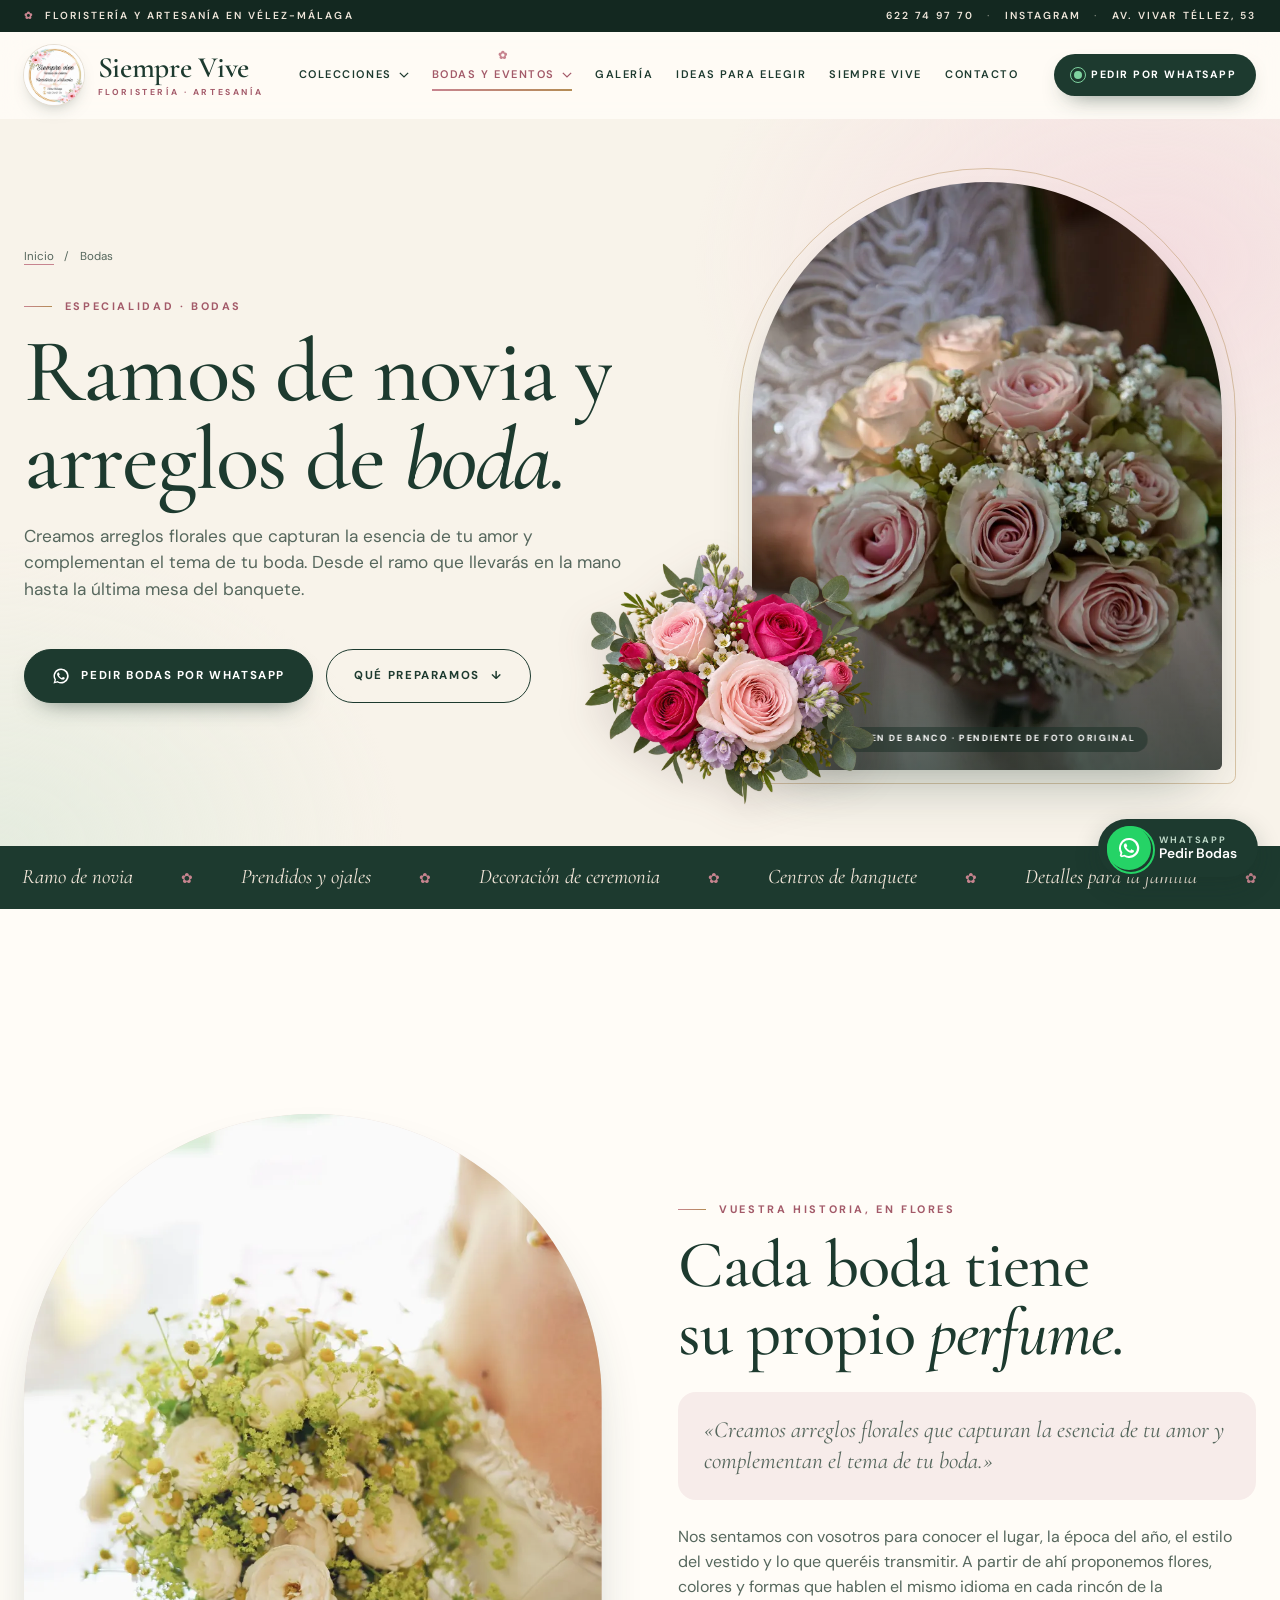
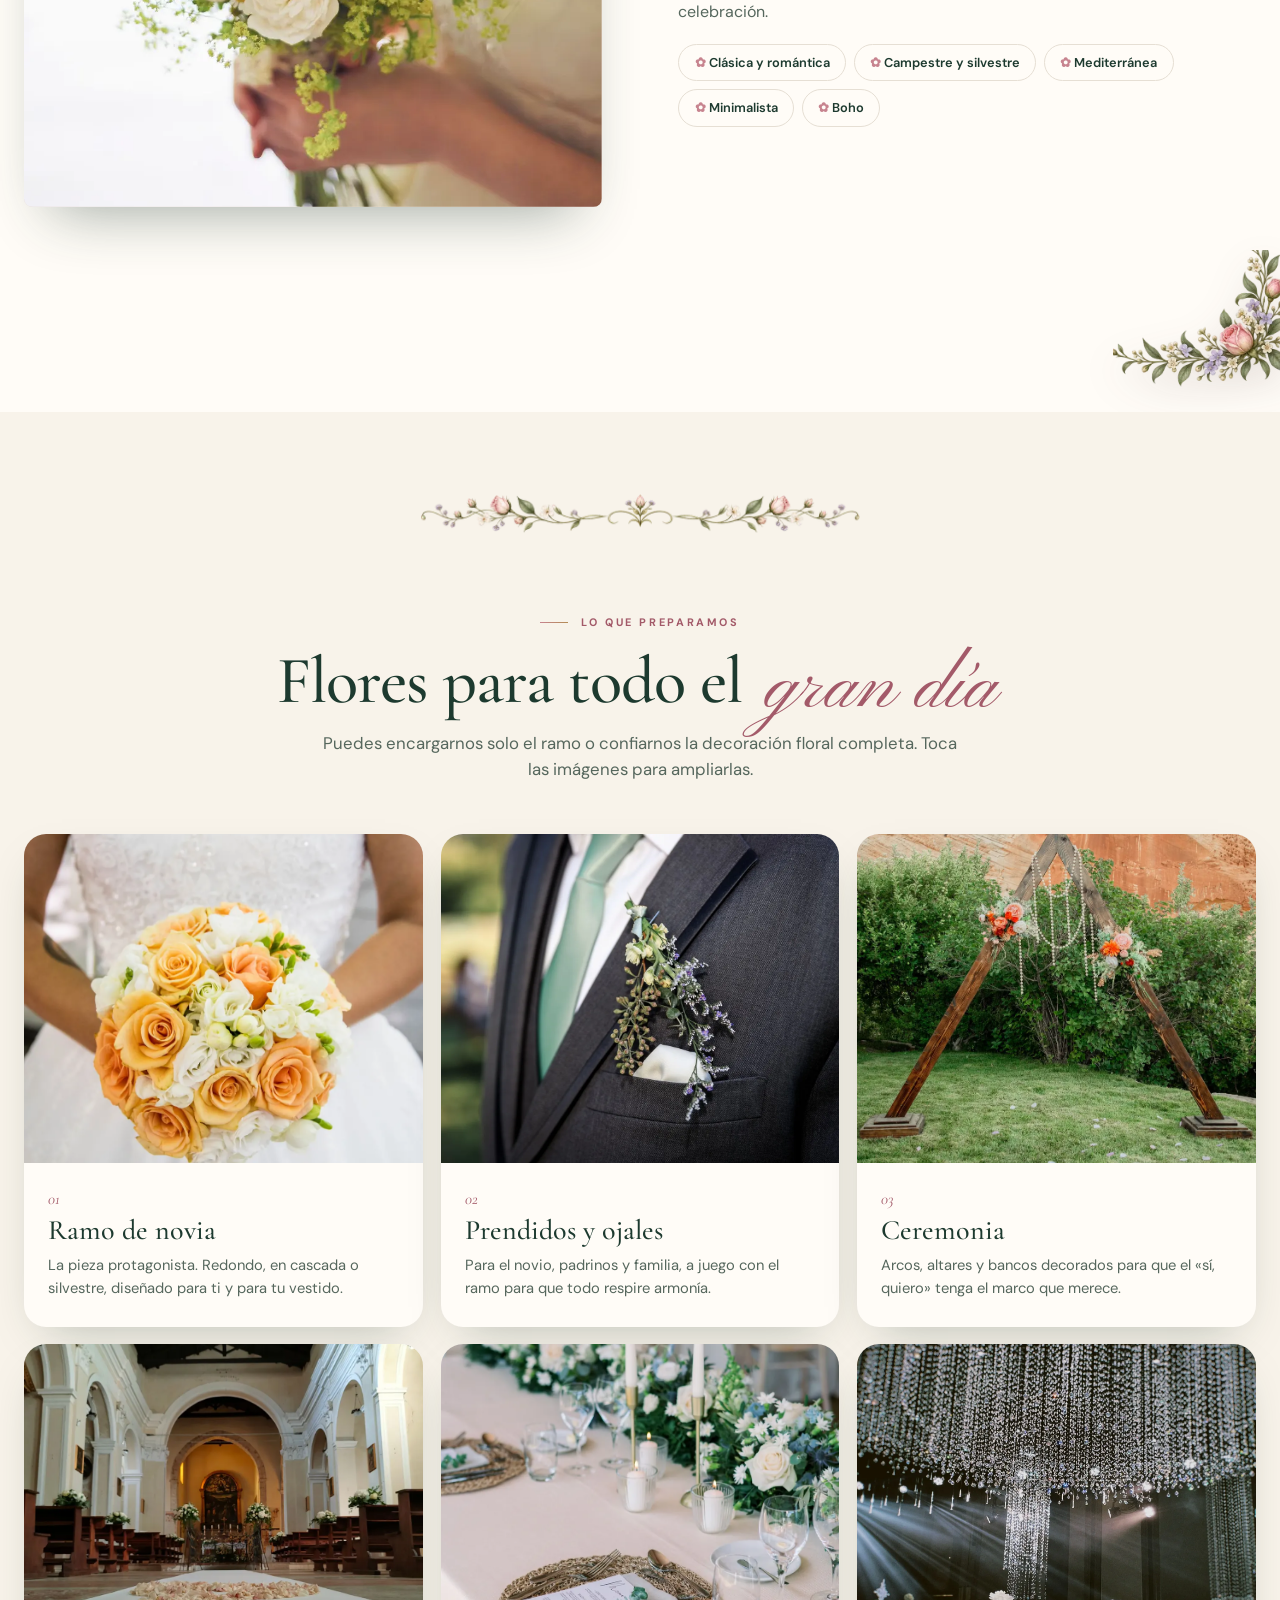
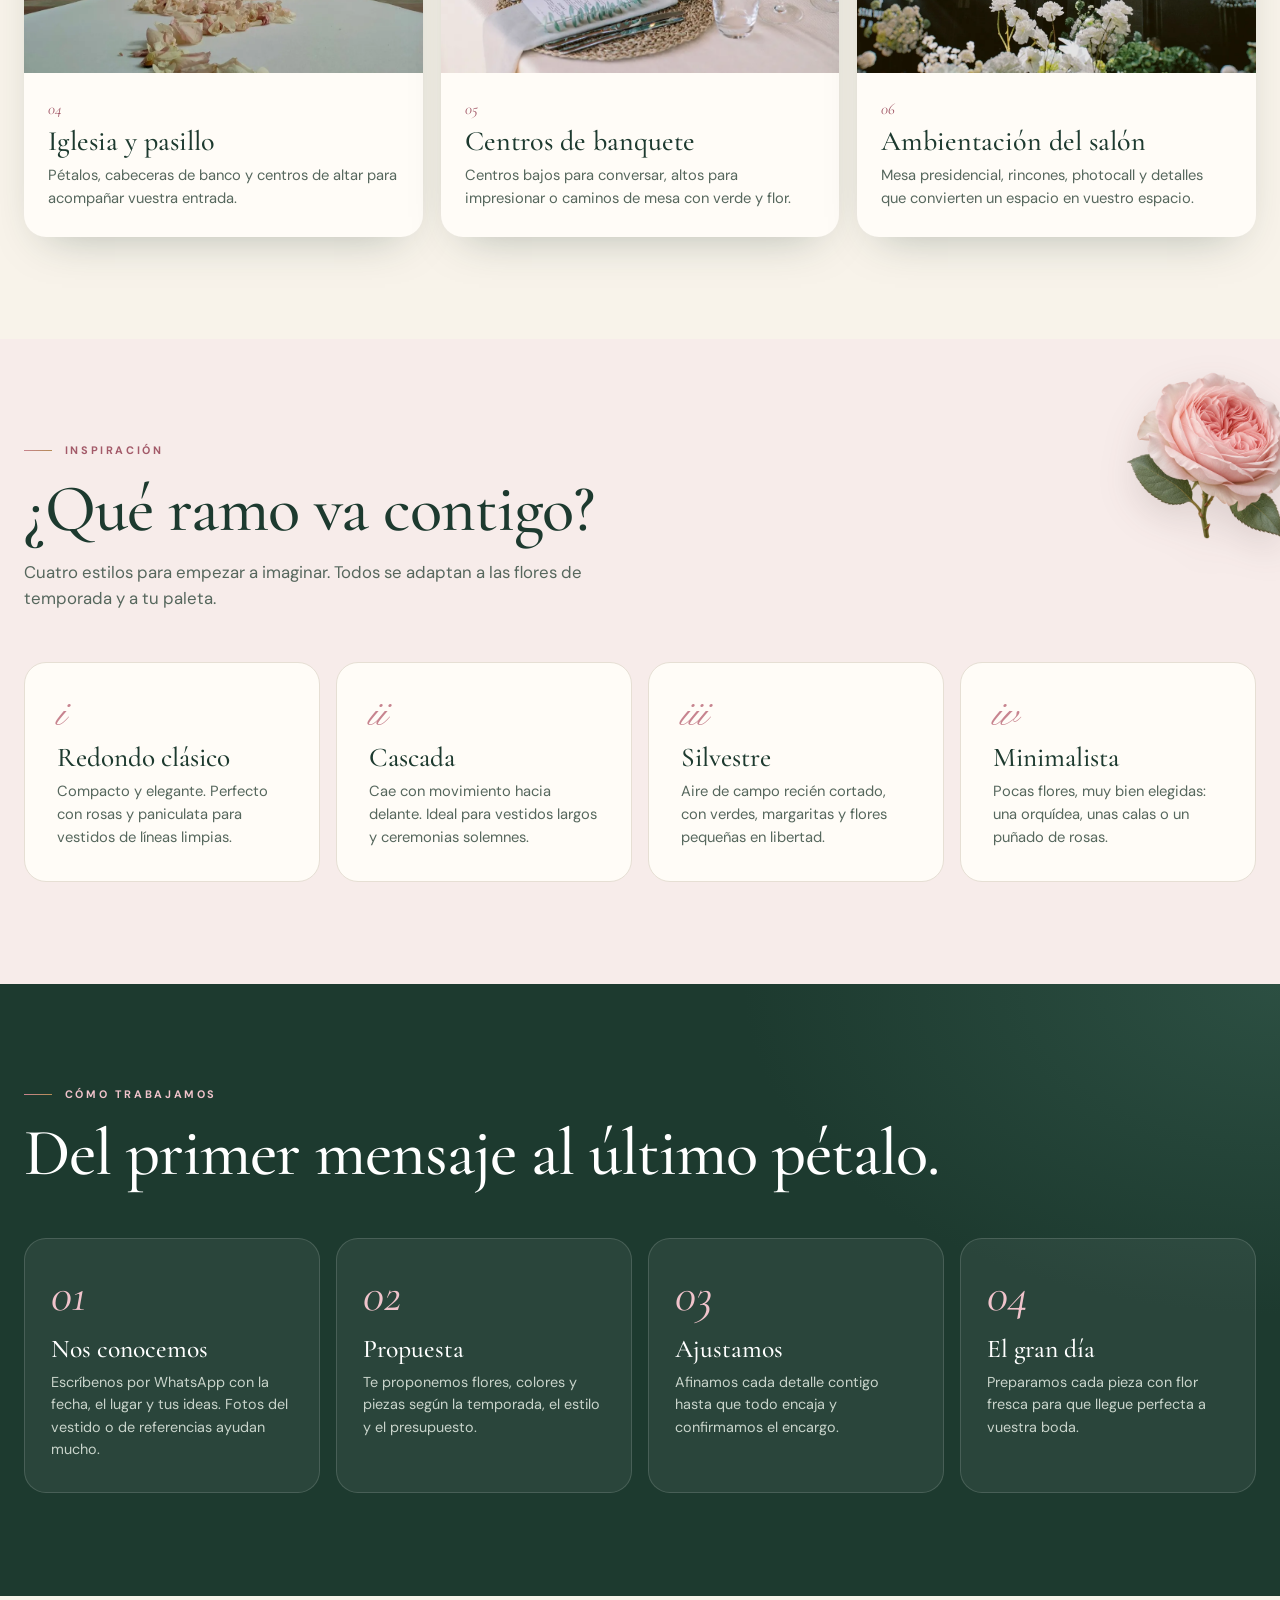
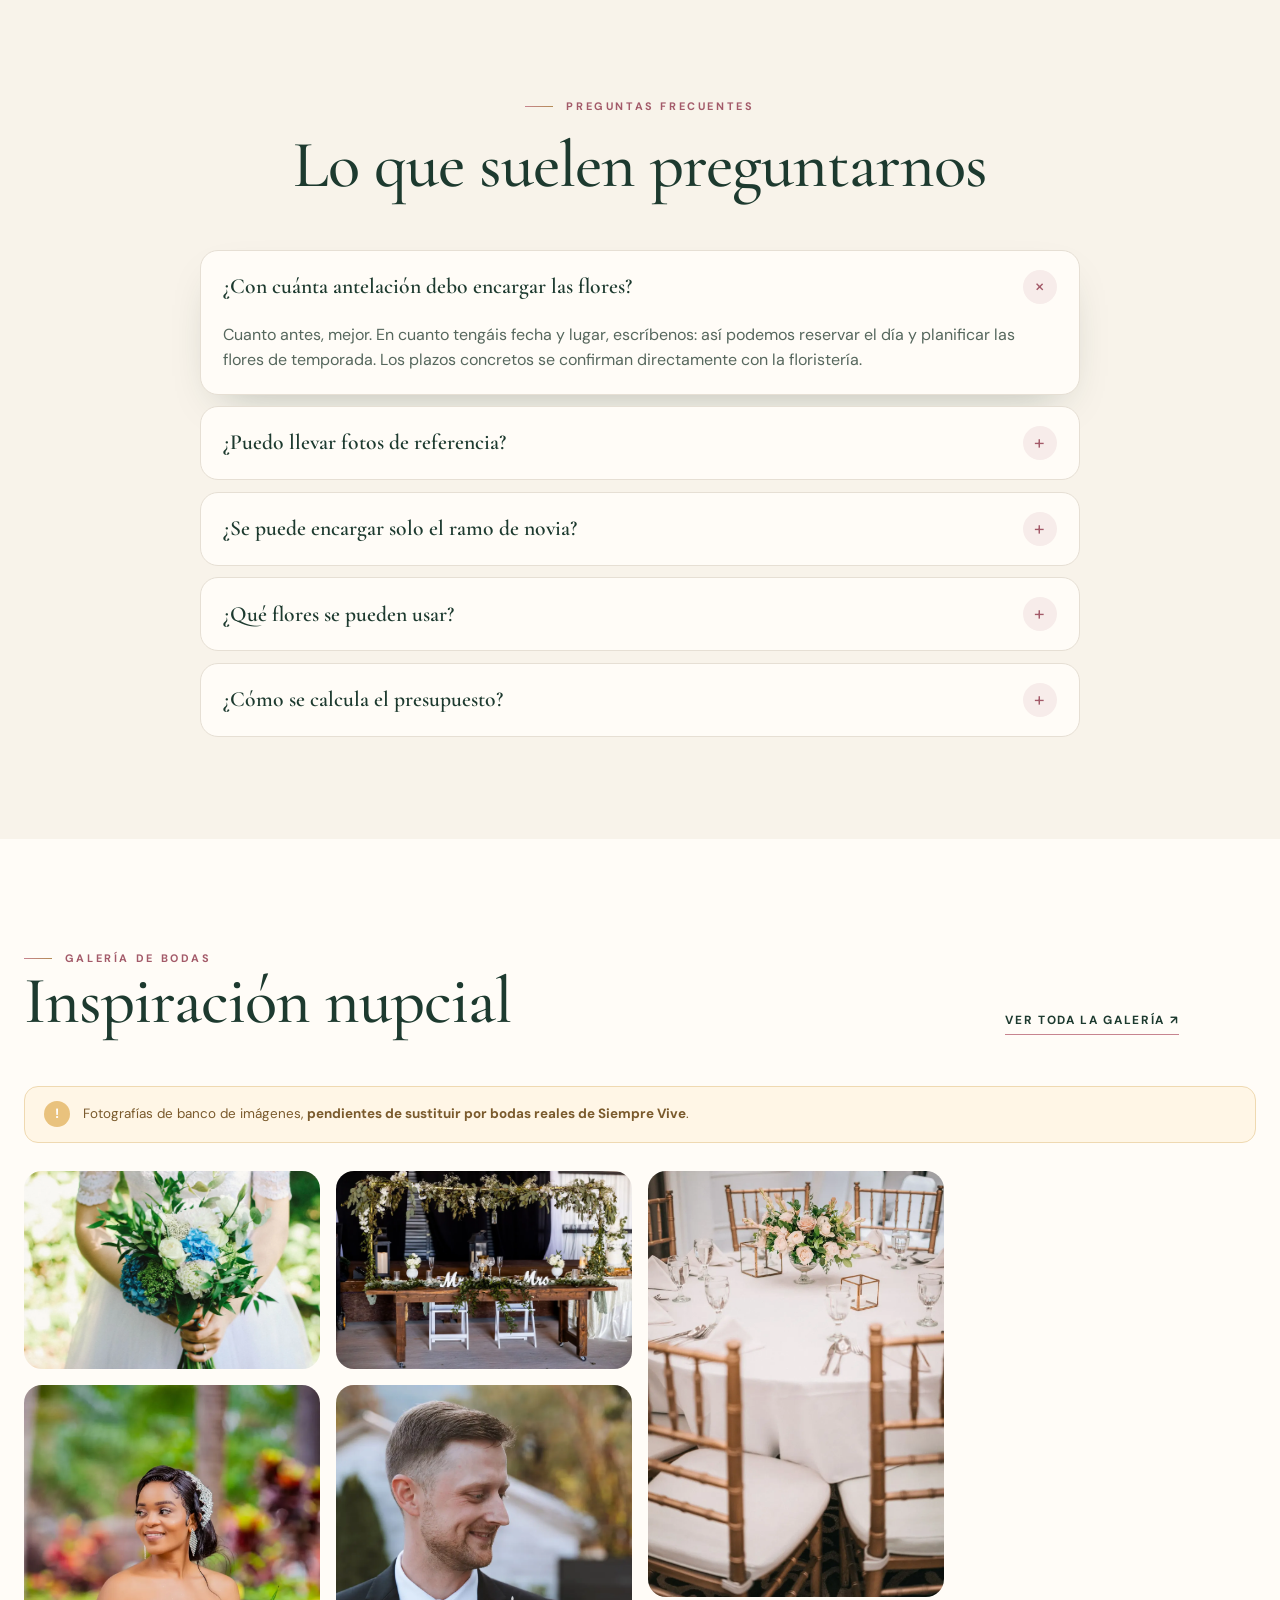
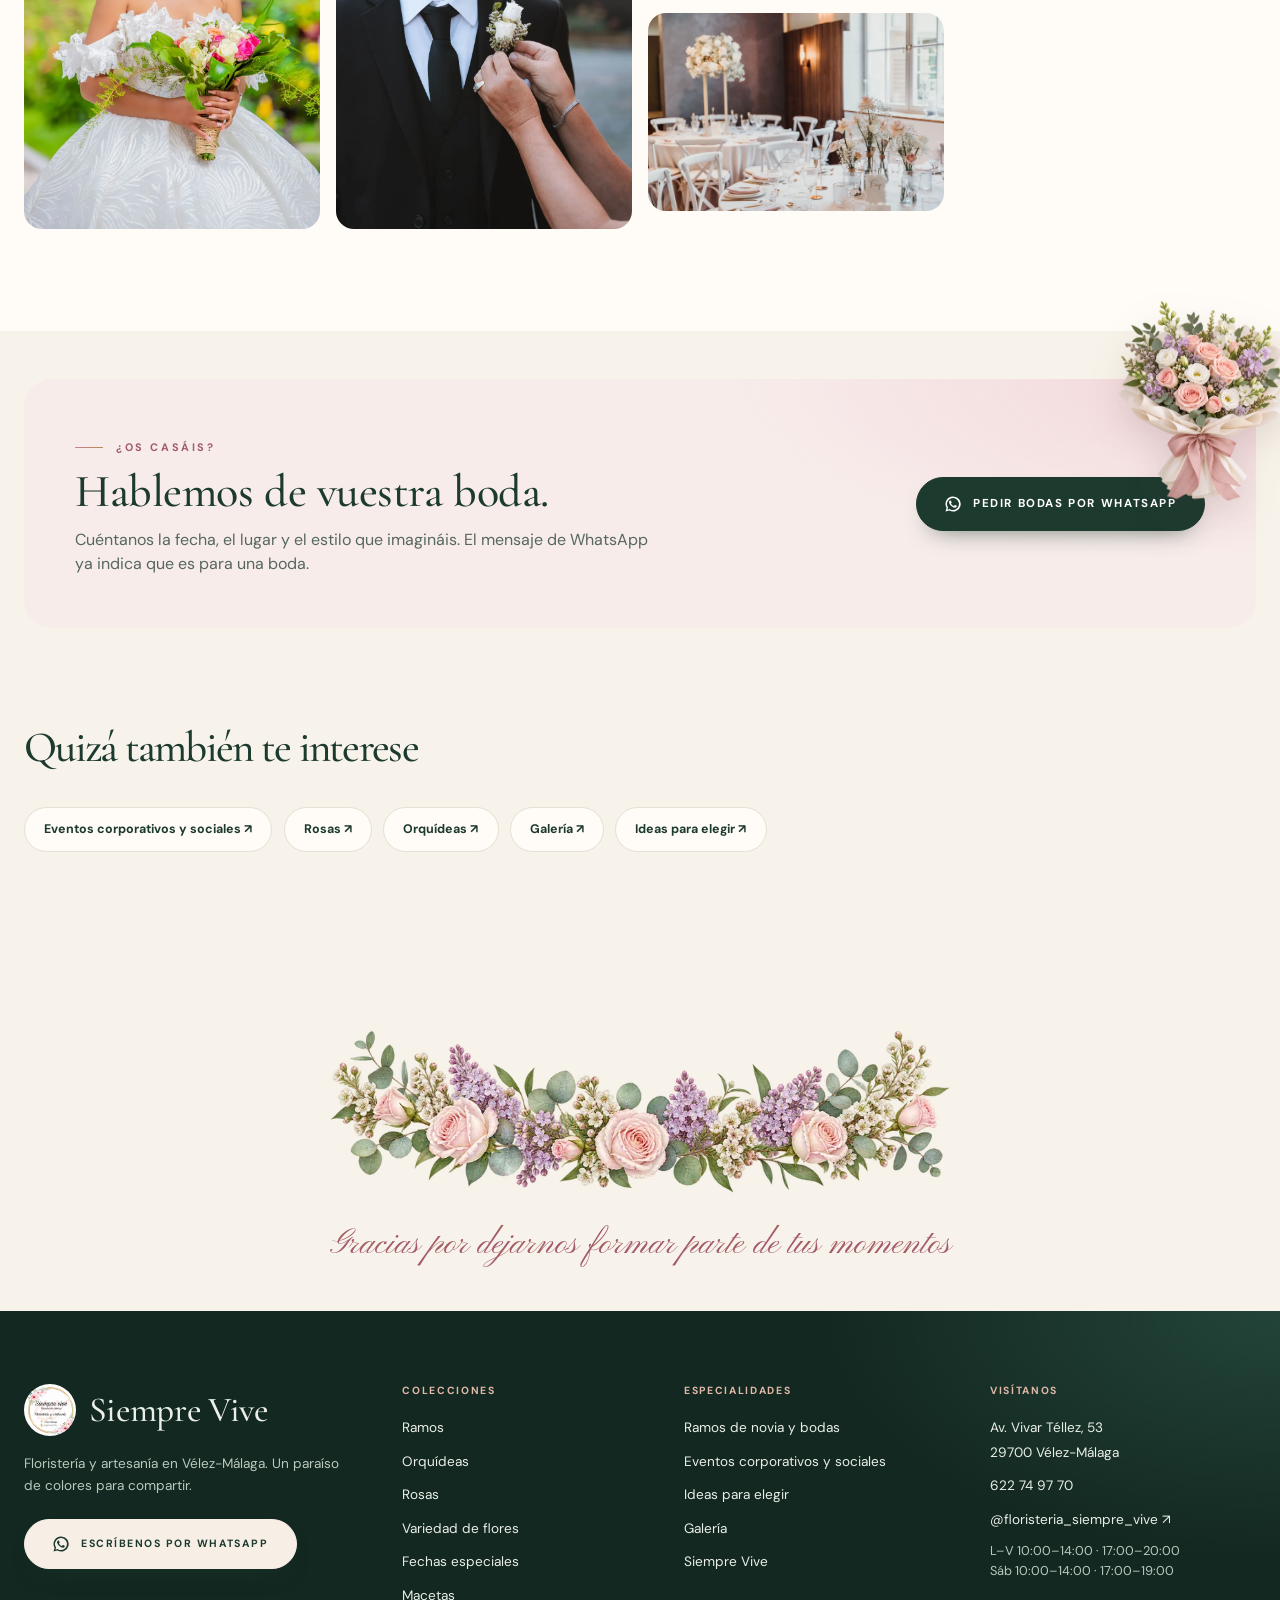
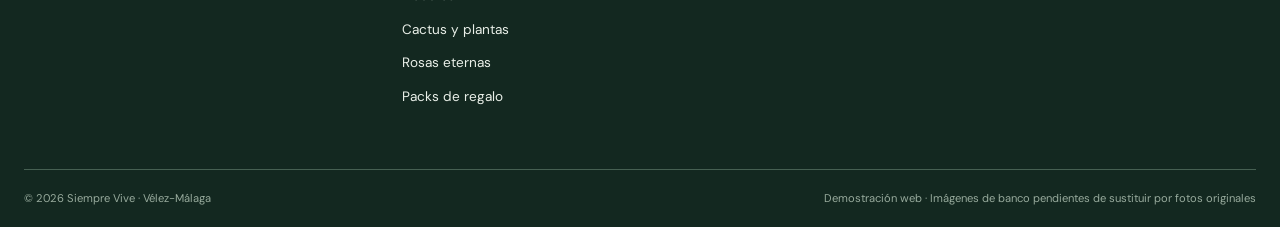
==== bodas.html @ 186dc27d "Web Floristería Siempre Vive: rediseño premium, bodas, eventos, galería e ideas para elegir Co-Autho" ====
<!doctype html>
<html lang="es">
<head>
  <meta charset="utf-8"><meta name="viewport" content="width=device-width, initial-scale=1">
  <title>Ramos de novia y arreglos de boda en Vélez-Málaga | Siempre Vive</title>
  <meta name="description" content="Ramos de novia, prendidos, decoración de ceremonia y centros de banquete. Siempre Vive crea arreglos florales que capturan la esencia de vuestro amor en Vélez-Málaga.">
  <meta name="theme-color" content="#1d3a2f">
  <meta property="og:type" content="website"><meta property="og:title" content="Ramos de novia y arreglos de boda | Siempre Vive"><meta property="og:description" content="Creamos arreglos florales que capturan la esencia de tu amor y complementan el tema de tu boda."><meta property="og:image" content="assets/images/banco/novia-rosas-rosa.webp">
  <link rel="preload" as="image" href="assets/images/banco/novia-rosas-rosa.webp">
  <link rel="preconnect" href="https://fonts.googleapis.com"><link rel="preconnect" href="https://fonts.gstatic.com" crossorigin><link rel="stylesheet" href="https://fonts.googleapis.com/css2?family=Cormorant+Garamond:ital,wght@0,400;0,500;0,600;1,400;1,500&amp;family=DM+Sans:wght@400;500;600;700&amp;family=Pinyon+Script&amp;display=swap"><link rel="stylesheet" href="assets/css/styles.css?v=09260100"><link rel="stylesheet" href="assets/css/premium.css?v=09260100"><script defer src="assets/js/site.js?v=09260100"></script>
</head>
<body>
<a class="skip-link" href="#contenido">Saltar al contenido</a>
<header class="site-header">
  <div class="topbar"><div class="container topbar-inner"><span class="topbar-msg"><span aria-hidden="true">✿</span> Floristería y artesanía en Vélez-Málaga</span><span class="topbar-links"><a href="tel:+34622749770">622 74 97 70</a><span aria-hidden="true">·</span><a href="https://www.instagram.com/floristeria_siempre_vive/" target="_blank" rel="noopener noreferrer">Instagram</a><span aria-hidden="true">·</span><a href="index.html#contacto">Av. Vivar Téllez, 53</a></span></div></div>
  <div class="header-main"><div class="container header-inner">
    <a class="brand" href="index.html" aria-label="Siempre Vive, ir al inicio"><img src="logo.jpeg" width="64" height="64" alt=""><span class="brand-copy"><span class="brand-name">Siempre Vive</span><span class="brand-sub">Floristería · Artesanía</span></span></a>
    <nav class="desktop-nav" aria-label="Navegación principal">
      <div class="nav-dropdown nav-mega"><button class="nav-trigger" type="button" aria-expanded="false" aria-controls="mega-colecciones">Colecciones <svg viewBox="0 0 12 8" aria-hidden="true"><path d="m1 1 5 5 5-5" fill="none" stroke="currentColor" stroke-width="1.5"/></svg></button>
        <div class="dropdown-panel mega-panel" id="mega-colecciones"><div class="mega-inner">
          <div class="mega-intro"><span class="script">Nuestras</span><strong>colecciones</strong><p>Flores, plantas y detalles para cada forma de sentir. Elige una colección y pídela directamente por WhatsApp.</p><a class="text-link" href="index.html#flores">Verlas todas <span aria-hidden="true">↗</span></a><img class="mega-orn" src="assets/images/adornos/esquina-sup.webp" alt="" aria-hidden="true"></div>
          <div class="mega-grid"><a class="mega-item" href="ramos.html"><img src="assets/images/thumbs/ramos.webp" alt="" width="56" height="56" loading="lazy"><span><strong>Ramos</strong><small>El detalle que habla</small></span></a><a class="mega-item" href="orquideas.html"><img src="assets/images/thumbs/orquideas.webp" alt="" width="56" height="56" loading="lazy"><span><strong>Orquídeas</strong><small>Elegancia natural</small></span></a><a class="mega-item" href="rosas.html"><img src="assets/images/thumbs/rosas.webp" alt="" width="56" height="56" loading="lazy"><span><strong>Rosas</strong><small>Un gesto clásico</small></span></a><a class="mega-item" href="variedad-de-flores.html"><img src="assets/images/thumbs/variedad.webp" alt="" width="56" height="56" loading="lazy"><span><strong>Variedad de flores</strong><small>Color en cada pétalo</small></span></a><a class="mega-item" href="fechas-especiales.html"><img src="assets/images/thumbs/fechas.webp" alt="" width="56" height="56" loading="lazy"><span><strong>Fechas especiales</strong><small>Momentos que importan</small></span></a><a class="mega-item" href="macetas.html"><img src="assets/images/thumbs/macetas.webp" alt="" width="56" height="56" loading="lazy"><span><strong>Macetas</strong><small>Un rincón con vida</small></span></a><a class="mega-item" href="cactus-y-plantas.html"><img src="assets/images/thumbs/cactus.webp" alt="" width="56" height="56" loading="lazy"><span><strong>Cactus y plantas</strong><small>Verdes singulares</small></span></a><a class="mega-item" href="rosas-eternas.html"><img src="assets/images/thumbs/rosas-eternas.webp" alt="" width="56" height="56" loading="lazy"><span><strong>Rosas eternas</strong><small>Un recuerdo que permanece</small></span></a><a class="mega-item" href="packs-de-regalo.html"><img src="assets/images/thumbs/packs.webp" alt="" width="56" height="56" loading="lazy"><span><strong>Packs de regalo</strong><small>Detalles con intención</small></span></a></div>
          <a class="mega-feature" href="galeria.html"><img src="assets/images/thumbs/galeria.webp" alt="" loading="lazy"><span><small>Inspírate</small><strong>Galería de trabajos</strong><em>Ver galería ↗</em></span></a>
        </div></div>
      </div>
      <div class="nav-dropdown nav-spec"><button class="nav-trigger is-active" type="button" aria-expanded="false" aria-controls="menu-bodas">Bodas y eventos <svg viewBox="0 0 12 8" aria-hidden="true"><path d="m1 1 5 5 5-5" fill="none" stroke="currentColor" stroke-width="1.5"/></svg></button>
        <div class="dropdown-panel spec-panel" id="menu-bodas"><a class="spec-item is-active" href="bodas.html"><span class="spec-img"><img src="assets/images/thumbs/bodas-card.webp" alt="" loading="lazy"></span><strong>Ramos de novia y bodas</strong><small>Arreglos que capturan la esencia de vuestro amor</small></a><a class="spec-item" href="eventos.html"><span class="spec-img"><img src="assets/images/thumbs/eventos-card.webp" alt="" loading="lazy"></span><strong>Eventos corporativos y sociales</strong><small>Elegancia y sofisticación para cada evento</small></a></div>
      </div>
      <a class="nav-link" href="galeria.html">Galería</a>
      <a class="nav-link" href="index.html#ideas">Ideas para elegir</a>
      <a class="nav-link" href="sobre-nosotros.html">Siempre Vive</a>
      <a class="nav-link" href="index.html#contacto">Contacto</a>
    </nav>
    <a class="header-cta" href="https://wa.me/34622749770" data-wa="" target="_blank" rel="noopener noreferrer"><span class="cta-dot" aria-hidden="true"></span>Pedir por WhatsApp</a>
    <button class="menu-toggle" type="button" aria-label="Abrir menú" aria-controls="mobile-menu" aria-expanded="false"><span></span><span></span><span></span></button>
  </div></div>
  <nav class="mobile-nav" id="mobile-menu" aria-label="Navegación móvil" inert>
    <img class="mnav-orn mnav-orn-a" src="assets/images/adornos/esquina-sup.webp" alt="" aria-hidden="true">
    <div class="mnav-head"><a class="brand" href="index.html"><img src="logo.jpeg" width="48" height="48" alt=""><span class="brand-name">Siempre Vive</span></a><button class="mnav-close" type="button" aria-label="Cerrar menú"><span></span><span></span></button></div>
    <div class="mnav-body">
      <div class="mnav-links">
        <a href="index.html"><small>01</small>Inicio</a>
        <a href="galeria.html"><small>02</small>Galería</a>
        <a href="index.html#ideas"><small>03</small>Ideas para elegir</a>
        <a href="sobre-nosotros.html"><small>04</small>Siempre Vive</a>
        <a href="index.html#contacto"><small>05</small>Contacto</a>
      </div>
      <p class="mnav-label">Bodas y eventos</p>
      <div class="mnav-spec"><a class="mspec is-active" href="bodas.html"><img src="assets/images/thumbs/bodas-card.webp" alt="" loading="lazy"><span>Ramos de novia y bodas</span></a><a class="mspec" href="eventos.html"><img src="assets/images/thumbs/eventos-card.webp" alt="" loading="lazy"><span>Eventos corporativos y sociales</span></a></div>
      <p class="mnav-label">Colecciones <span aria-hidden="true">→ desliza</span></p>
      <div class="mnav-chips"><a class="mchip" href="ramos.html"><img src="assets/images/thumbs/ramos.webp" alt="" width="64" height="64" loading="lazy"><span>Ramos</span></a><a class="mchip" href="orquideas.html"><img src="assets/images/thumbs/orquideas.webp" alt="" width="64" height="64" loading="lazy"><span>Orquídeas</span></a><a class="mchip" href="rosas.html"><img src="assets/images/thumbs/rosas.webp" alt="" width="64" height="64" loading="lazy"><span>Rosas</span></a><a class="mchip" href="variedad-de-flores.html"><img src="assets/images/thumbs/variedad.webp" alt="" width="64" height="64" loading="lazy"><span>Variedad de flores</span></a><a class="mchip" href="fechas-especiales.html"><img src="assets/images/thumbs/fechas.webp" alt="" width="64" height="64" loading="lazy"><span>Fechas especiales</span></a><a class="mchip" href="macetas.html"><img src="assets/images/thumbs/macetas.webp" alt="" width="64" height="64" loading="lazy"><span>Macetas</span></a><a class="mchip" href="cactus-y-plantas.html"><img src="assets/images/thumbs/cactus.webp" alt="" width="64" height="64" loading="lazy"><span>Cactus y plantas</span></a><a class="mchip" href="rosas-eternas.html"><img src="assets/images/thumbs/rosas-eternas.webp" alt="" width="64" height="64" loading="lazy"><span>Rosas eternas</span></a><a class="mchip" href="packs-de-regalo.html"><img src="assets/images/thumbs/packs.webp" alt="" width="64" height="64" loading="lazy"><span>Packs de regalo</span></a></div>
      <div class="mnav-foot"><a class="button btn-light-wa" href="https://wa.me/34622749770" data-wa="" target="_blank" rel="noopener noreferrer">Pedir por WhatsApp</a><div class="mnav-contact"><a href="tel:+34622749770">622 74 97 70</a><a href="https://www.instagram.com/floristeria_siempre_vive/" target="_blank" rel="noopener noreferrer">Instagram ↗</a></div><span class="script">con amor, Siempre Vive</span></div>
      <img class="mnav-orn-b" src="assets/images/adornos/guirnalda-fina.webp" alt="" aria-hidden="true">
    </div>
  </nav>
</header>
<main id="contenido">
  <section class="page-hero" aria-labelledby="page-title"><div class="page-hero-copy"><nav class="breadcrumb" aria-label="Ruta de navegación"><a href="index.html">Inicio</a><span aria-hidden="true">/</span><span aria-current="page">Bodas</span></nav><span class="eyebrow">Especialidad · Bodas</span><h1 id="page-title" data-split>Ramos de novia y arreglos de <em>boda.</em></h1><p>Creamos arreglos florales que capturan la esencia de tu amor y complementan el tema de tu boda. Desde el ramo que llevarás en la mano hasta la última mesa del banquete.</p><div class="hero-actions"><a class="button" href="https://wa.me/34622749770" target="_blank" rel="noopener noreferrer">Pedir Bodas por WhatsApp</a><a class="button button-outline" href="#preparamos">Qué preparamos <span aria-hidden="true">↓</span></a></div></div><div class="hero-visual"><div class="page-hero-image"><img src="assets/images/banco/novia-rosas-rosa.webp" alt="Novia sosteniendo un ramo de rosas rosadas y paniculata" fetchpriority="high"><span class="photo-tag">Imagen de banco · pendiente de foto original</span></div><img class="orn orn-hero" src="assets/images/adornos/ramos.webp" alt="" aria-hidden="true"></div></section>
  <div class="marquee" aria-label="Ramo de novia, prendidos, ceremonia, banquete y detalles"><div class="marquee-track" aria-hidden="true"><div class="marquee-group"><span>Ramo de novia</span><span>Prendidos y ojales</span><span>Decoración de ceremonia</span><span>Centros de banquete</span><span>Detalles para la familia</span></div><div class="marquee-group"><span>Ramo de novia</span><span>Prendidos y ojales</span><span>Decoración de ceremonia</span><span>Centros de banquete</span><span>Detalles para la familia</span></div></div></div>

  <section class="band band-paper" aria-labelledby="story-title">
    <img class="orn orn-band-br" src="assets/images/adornos/esquina-inf.webp" alt="" aria-hidden="true" loading="lazy">
    <div class="container feature-split">
      <div class="reveal-img arch" data-lightbox><img src="assets/images/banco/novia-blanco.webp" alt="Novia con ramo silvestre de flores blancas y verdes" loading="lazy"></div>
      <div data-reveal="right"><span class="eyebrow">Vuestra historia, en flores</span><h2 class="section-heading" id="story-title">Cada boda tiene su propio <em>perfume.</em></h2>
        <p class="feature-quote">«Creamos arreglos florales que capturan la esencia de tu amor y complementan el tema de tu boda.»</p>
        <p>Nos sentamos con vosotros para conocer el lugar, la época del año, el estilo del vestido y lo que queréis transmitir. A partir de ahí proponemos flores, colores y formas que hablen el mismo idioma en cada rincón de la celebración.</p>
        <ul class="pill-list"><li>Clásica y romántica</li><li>Campestre y silvestre</li><li>Mediterránea</li><li>Minimalista</li><li>Boho</li></ul>
      </div>
    </div>
  </section>

  <div class="orn-divider" aria-hidden="true" style="background:var(--cream)"><img src="assets/images/adornos/divisor.webp" alt="" loading="lazy"></div>

  <section class="band band-cream" id="preparamos" aria-labelledby="prep-title">
    <div class="container">
      <div class="sec-head center" data-reveal><span class="eyebrow">Lo que preparamos</span><h2 class="section-heading" id="prep-title">Flores para todo el <span class="script-accent">gran día</span></h2><p>Puedes encargarnos solo el ramo o confiarnos la decoración floral completa. Toca las imágenes para ampliarlas.</p></div>
      <div class="cards-3" data-stagger>
        <article class="icard"><figure data-lightbox><img src="assets/images/banco/novia-ramo.webp" alt="Ramo de novia redondo de rosas melocotón" loading="lazy"></figure><div><span>01</span><h3>Ramo de novia</h3><p>La pieza protagonista. Redondo, en cascada o silvestre, diseñado para ti y para tu vestido.</p></div></article>
        <article class="icard"><figure data-lightbox><img src="assets/images/banco/ojal-traje.webp" alt="Prendido floral en la solapa de un traje" loading="lazy"></figure><div><span>02</span><h3>Prendidos y ojales</h3><p>Para el novio, padrinos y familia, a juego con el ramo para que todo respire armonía.</p></div></article>
        <article class="icard"><figure data-lightbox><img src="assets/images/banco/arco-triangulo.webp" alt="Arco de boda de madera decorado con flores al aire libre" loading="lazy"></figure><div><span>03</span><h3>Ceremonia</h3><p>Arcos, altares y bancos decorados para que el «sí, quiero» tenga el marco que merece.</p></div></article>
        <article class="icard"><figure data-lightbox><img src="assets/images/banco/pasillo-iglesia.webp" alt="Pasillo de iglesia con pétalos de rosa" loading="lazy"></figure><div><span>04</span><h3>Iglesia y pasillo</h3><p>Pétalos, cabeceras de banco y centros de altar para acompañar vuestra entrada.</p></div></article>
        <article class="icard"><figure data-lightbox><img src="assets/images/banco/mesa-banquete-eucalipto.webp" alt="Mesa de banquete con flores blancas, eucalipto y velas" loading="lazy"></figure><div><span>05</span><h3>Centros de banquete</h3><p>Centros bajos para conversar, altos para impresionar o caminos de mesa con verde y flor.</p></div></article>
        <article class="icard"><figure data-lightbox><img src="assets/images/banco/lampara-flores.webp" alt="Salón con lámpara de cristal y flores blancas" loading="lazy"></figure><div><span>06</span><h3>Ambientación del salón</h3><p>Mesa presidencial, rincones, photocall y detalles que convierten un espacio en vuestro espacio.</p></div></article>
      </div>
    </div>
  </section>

  <section class="band band-pink" aria-labelledby="styles-title">
    <img class="orn orn-band-r" src="assets/images/adornos/rosas.webp" alt="" aria-hidden="true" loading="lazy">
    <div class="container">
      <div class="sec-head" data-reveal><span class="eyebrow">Inspiración</span><h2 class="section-heading" id="styles-title">¿Qué ramo va contigo?</h2><p>Cuatro estilos para empezar a imaginar. Todos se adaptan a las flores de temporada y a tu paleta.</p></div>
      <div class="ideas-questions qgrid-4" data-stagger>
        <article><b>i</b><h3>Redondo clásico</h3><p>Compacto y elegante. Perfecto con rosas y paniculata para vestidos de líneas limpias.</p></article>
        <article><b>ii</b><h3>Cascada</h3><p>Cae con movimiento hacia delante. Ideal para vestidos largos y ceremonias solemnes.</p></article>
        <article><b>iii</b><h3>Silvestre</h3><p>Aire de campo recién cortado, con verdes, margaritas y flores pequeñas en libertad.</p></article>
        <article><b>iv</b><h3>Minimalista</h3><p>Pocas flores, muy bien elegidas: una orquídea, unas calas o un puñado de rosas.</p></article>
      </div>
    </div>
  </section>

  <section class="band band-dark" aria-labelledby="process-title">
    <div class="container">
      <div class="sec-head" data-reveal><span class="eyebrow">Cómo trabajamos</span><h2 class="section-heading" id="process-title">Del primer mensaje al último pétalo.</h2></div>
      <div class="timeline" data-stagger>
        <article><h3>Nos conocemos</h3><p>Escríbenos por WhatsApp con la fecha, el lugar y tus ideas. Fotos del vestido o de referencias ayudan mucho.</p></article>
        <article><h3>Propuesta</h3><p>Te proponemos flores, colores y piezas según la temporada, el estilo y el presupuesto.</p></article>
        <article><h3>Ajustamos</h3><p>Afinamos cada detalle contigo hasta que todo encaja y confirmamos el encargo.</p></article>
        <article><h3>El gran día</h3><p>Preparamos cada pieza con flor fresca para que llegue perfecta a vuestra boda.</p></article>
      </div>
    </div>
  </section>

  <section class="band band-cream" aria-labelledby="faq-title">
    <div class="container">
      <div class="sec-head center" data-reveal><span class="eyebrow">Preguntas frecuentes</span><h2 class="section-heading" id="faq-title">Lo que suelen preguntarnos</h2></div>
      <div class="faq" data-reveal>
        <details open><summary>¿Con cuánta antelación debo encargar las flores?</summary><p>Cuanto antes, mejor. En cuanto tengáis fecha y lugar, escríbenos: así podemos reservar el día y planificar las flores de temporada. Los plazos concretos se confirman directamente con la floristería.</p></details>
        <details><summary>¿Puedo llevar fotos de referencia?</summary><p>¡Claro! Las referencias de Instagram o Pinterest, una foto del vestido y del lugar nos ayudan a entender lo que imagináis y a proponer algo coherente.</p></details>
        <details><summary>¿Se puede encargar solo el ramo de novia?</summary><p>Sí. Puedes encargar únicamente el ramo o sumar prendidos, ceremonia y banquete. Nos adaptamos a lo que necesites.</p></details>
        <details><summary>¿Qué flores se pueden usar?</summary><p>Depende de la temporada y la disponibilidad. Trabajamos habitualmente con rosas, lirios, tulipanes, orquídeas, girasoles, claveles y margaritas, entre otras. Te diremos qué opciones hay para tu fecha.</p></details>
        <details><summary>¿Cómo se calcula el presupuesto?</summary><p>Según las piezas, el tamaño, las flores elegidas y la fecha. Cuéntanos qué necesitas y la floristería te preparará una propuesta personalizada.</p></details>
      </div>
    </div>
  </section>

  <section class="gallery-home" aria-labelledby="gal-title">
    <div class="container">
      <div class="sec-head split" data-reveal><div><span class="eyebrow">Galería de bodas</span><h2 class="section-heading" id="gal-title">Inspiración nupcial</h2></div><a class="text-link" href="galeria.html">Ver toda la galería ↗</a></div>
      <p class="pending-note" data-reveal><span>Fotografías de banco de imágenes, <strong>pendientes de sustituir por bodas reales de Siempre Vive</strong>.</span></p>
      <div class="masonry">
        <figure class="g-item" data-lightbox data-reveal><img src="assets/images/banco/novia-manos.webp" alt="Novia con ramo de flores blancas, azules y verdes" loading="lazy"><figcaption>Ramo en blanco y azul</figcaption></figure>
        <figure class="g-item" data-lightbox data-reveal><img src="assets/images/banco/novia-vestido.webp" alt="Novia en jardín con ramo de colores" loading="lazy"><figcaption>Ramo de colores vivos</figcaption></figure>
        <figure class="g-item" data-lightbox data-reveal><img src="assets/images/banco/mesa-recepcion.webp" alt="Mesa presidencial de boda con guirnalda verde" loading="lazy"><figcaption>Mesa presidencial</figcaption></figure>
        <figure class="g-item" data-lightbox data-reveal><img src="assets/images/banco/ojal-colocar.webp" alt="Colocando el prendido al novio" loading="lazy"><figcaption>Prendido del novio</figcaption></figure>
        <figure class="g-item" data-lightbox data-reveal><img src="assets/images/banco/arreglo-sillas.webp" alt="Mesa redonda con centro floral rosa y blanco" loading="lazy"><figcaption>Centro de mesa romántico</figcaption></figure>
        <figure class="g-item" data-lightbox data-reveal><img src="assets/images/banco/mesa-boda.webp" alt="Salón de boda con centros florales altos" loading="lazy"><figcaption>Centros altos para el banquete</figcaption></figure>
      </div>
    </div>
  </section>

  <section class="container category-cta" aria-labelledby="cta-title"><img class="orn orn-cta" src="assets/images/adornos/fechas.webp" alt="" aria-hidden="true" loading="lazy"><div><span class="eyebrow">¿Os casáis?</span><h2 id="cta-title">Hablemos de vuestra boda.</h2><p>Cuéntanos la fecha, el lugar y el estilo que imagináis. El mensaje de WhatsApp ya indica que es para una boda.</p></div><a class="button" href="https://wa.me/34622749770" target="_blank" rel="noopener noreferrer">Pedir Bodas por WhatsApp</a></section>
  <section class="related container" aria-labelledby="related-title"><h2 id="related-title">Quizá también te interese</h2><div class="related-links"><a href="eventos.html">Eventos corporativos y sociales ↗</a><a href="rosas.html">Rosas ↗</a><a href="orquideas.html">Orquídeas ↗</a><a href="galeria.html">Galería ↗</a><a href="index.html#ideas">Ideas para elegir ↗</a></div></section>
</main>
<div class="footer-garland" aria-hidden="true"><img class="orn-garland" src="assets/images/adornos/guirnalda.webp" alt="" loading="lazy"><p class="script">Gracias por dejarnos formar parte de tus momentos</p></div>
<footer class="footer"><div class="container"><div class="footer-top">
  <div class="footer-about"><a class="footer-brand" href="index.html"><img src="logo.jpeg" width="56" height="56" alt="" loading="lazy">Siempre Vive</a><p>Floristería y artesanía en Vélez-Málaga. Un paraíso de colores para compartir.</p><a class="button btn-light-wa" href="https://wa.me/34622749770" data-wa="" target="_blank" rel="noopener noreferrer">Escríbenos por WhatsApp</a></div>
  <div><small>Colecciones</small><ul><li><a href="ramos.html">Ramos</a></li><li><a href="orquideas.html">Orquídeas</a></li><li><a href="rosas.html">Rosas</a></li><li><a href="variedad-de-flores.html">Variedad de flores</a></li><li><a href="fechas-especiales.html">Fechas especiales</a></li><li><a href="macetas.html">Macetas</a></li><li><a href="cactus-y-plantas.html">Cactus y plantas</a></li><li><a href="rosas-eternas.html">Rosas eternas</a></li><li><a href="packs-de-regalo.html">Packs de regalo</a></li></ul></div>
  <div><small>Especialidades</small><ul><li><a href="bodas.html">Ramos de novia y bodas</a></li><li><a href="eventos.html">Eventos corporativos y sociales</a></li><li><a href="index.html#ideas">Ideas para elegir</a></li><li><a href="galeria.html">Galería</a></li><li><a href="sobre-nosotros.html">Siempre Vive</a></li></ul></div>
  <div><small>Visítanos</small><ul><li><a href="https://www.google.com/maps/search/?api=1&amp;query=Av.%20Vivar%20T%C3%A9llez%2053%2C%2029700%20V%C3%A9lez-M%C3%A1laga" target="_blank" rel="noopener noreferrer">Av. Vivar Téllez, 53<br>29700 Vélez-Málaga</a></li><li><a href="tel:+34622749770">622 74 97 70</a></li><li><a href="https://www.instagram.com/floristeria_siempre_vive/" target="_blank" rel="noopener noreferrer">@floristeria_siempre_vive ↗</a></li><li class="footer-hours">L–V 10:00–14:00 · 17:00–20:00<br>Sáb 10:00–14:00 · 17:00–19:00</li></ul></div>
</div><div class="footer-bottom"><span>© 2026 Siempre Vive · Vélez-Málaga</span><span>Demostración web · Imágenes de banco pendientes de sustituir por fotos originales</span></div></div></footer>
</body>
</html>
---- assets/css/styles.css ----
/* Las fuentes se cargan desde el <head> de cada página (Cormorant Garamond, DM Sans y Pinyon Script). */

:root{--ink:#203b32;--ink-soft:#52645a;--cream:#faf7f1;--paper:#fffdf9;--pink:#e9c8c9;--pink-light:#f6e9e7;--sage:#dfe7dd;--gold:#ad8d5a;--line:#dcded5;--font-body:'DM Sans',Arial,sans-serif;--font-display:'Playfair Display',Georgia,serif}
*{box-sizing:border-box}html{scroll-behavior:smooth}body{margin:0;background:var(--cream);color:var(--ink);font-family:var(--font-body);font-size:16px;line-height:1.55}img{display:block;max-width:100%}a{color:inherit;text-decoration:none}button{font:inherit}h1,h2,h3,p{margin-top:0}h1,h2,h3{font-weight:400}::selection{background:var(--pink);color:var(--ink)}:focus-visible{outline:3px solid #ae6b79;outline-offset:4px}.skip-link{position:absolute;z-index:1000;top:-5rem;left:1rem;padding:.75rem 1rem;background:var(--ink);color:#fff}.skip-link:focus{top:1rem}.container{width:min(100% - 3rem,1320px);margin-inline:auto}.eyebrow{display:inline-flex;gap:.8rem;align-items:center;color:#8c6b55;font-size:.69rem;font-weight:700;letter-spacing:.19em;text-transform:uppercase}.eyebrow::before{content:'';width:22px;height:1px;background:var(--gold)}.section-heading{font-family:var(--font-display);font-size:clamp(2.7rem,5vw,5.1rem);line-height:1.09;letter-spacing:-.045em}.section-intro{max-width:37rem;color:var(--ink-soft);font-size:1.04rem}.text-link{display:inline-flex;align-items:center;gap:.7rem;border-bottom:1px solid var(--gold);padding-bottom:.28rem;font-size:.82rem;font-weight:700;letter-spacing:.08em;text-transform:uppercase;transition:gap .25s,color .25s}.text-link:hover{gap:1.1rem;color:#9a6571}.button{display:inline-flex;justify-content:center;align-items:center;gap:.65rem;min-height:52px;padding:.85rem 1.35rem;border:1px solid var(--ink);background:var(--ink);color:white;font-size:.79rem;font-weight:700;letter-spacing:.075em;text-transform:uppercase;transition:background .25s,color .25s,transform .25s}.button:hover{background:#39584b;transform:translateY(-2px)}.button-outline{background:transparent;color:var(--ink)}.button-outline:hover{background:var(--ink);color:white}.button-light{background:var(--paper);border-color:var(--paper);color:var(--ink)}.button-light:hover{background:var(--pink-light)}
.site-header{position:relative;z-index:20;background:var(--paper)}.topbar{background:var(--ink);color:#f5f2e9;font-size:.67rem;font-weight:600;letter-spacing:.16em;text-transform:uppercase}.topbar-inner{min-height:30px;display:flex;justify-content:space-between;align-items:center;gap:1rem}.topbar a{transition:opacity .2s}.topbar a:hover{opacity:.65}.header-main{min-height:94px;display:flex;align-items:center;justify-content:space-between;gap:1.5rem}.brand{display:flex;align-items:center;gap:.8rem;min-width:0}.brand img{width:72px;height:72px;object-fit:cover;border-radius:50%;mix-blend-mode:multiply}.brand-copy{display:flex;flex-direction:column;line-height:1}.brand-name{font-family:var(--font-display);font-size:1.65rem;letter-spacing:-.045em;white-space:nowrap}.brand-sub{margin-top:.38rem;font-size:.55rem;font-weight:700;letter-spacing:.22em;text-transform:uppercase;color:#806b65}.desktop-nav{display:flex;align-items:center;gap:clamp(1rem,2.5vw,2.6rem)}.nav-link,.nav-trigger{border:0;background:none;padding:.8rem 0;color:var(--ink);font-size:.74rem;font-weight:700;letter-spacing:.1em;text-transform:uppercase;cursor:pointer}.nav-link{position:relative}.nav-link:after,.nav-trigger:after{content:'';position:absolute;left:0;right:100%;bottom:.48rem;height:1px;background:var(--gold);transition:right .25s}.nav-link:hover:after,.nav-link.active:after,.nav-trigger:hover:after{right:0}.nav-dropdown{position:relative}.nav-trigger{position:relative;display:flex;align-items:center;gap:.45rem}.nav-trigger svg{width:12px;transition:transform .2s}.nav-dropdown.open .nav-trigger svg{transform:rotate(180deg)}.dropdown-panel{position:absolute;top:100%;left:-1.4rem;width:255px;padding:.7rem 0;background:var(--paper);border:1px solid var(--line);box-shadow:0 18px 35px #203b321f;opacity:0;visibility:hidden;transform:translateY(8px);transition:opacity .2s,transform .2s,visibility .2s}.nav-dropdown.open .dropdown-panel,.nav-dropdown:focus-within .dropdown-panel{opacity:1;visibility:visible;transform:none}.dropdown-panel a{display:block;padding:.55rem 1.3rem;font-size:.83rem}.dropdown-panel a:hover{background:var(--pink-light)}.header-cta{white-space:nowrap;padding:.75rem 1.1rem;border:1px solid var(--ink);font-size:.69rem;font-weight:700;letter-spacing:.11em;text-transform:uppercase;transition:background .2s,color .2s}.header-cta:hover{background:var(--ink);color:#fff}.menu-toggle,.mobile-nav{display:none}
.marquee{overflow:hidden;background:var(--pink-light);border-block:1px solid #e8d7d4;color:#70575c}.marquee-track{display:flex;width:max-content;animation:marquee 30s linear infinite}.marquee:hover .marquee-track{animation-play-state:paused}.marquee-group{display:flex;align-items:center;flex:none;gap:2.4rem;padding:.67rem 1.2rem;white-space:nowrap;font-family:var(--font-display);font-size:.92rem;font-style:italic}.marquee-group span:after{content:'✦';margin-left:2.4rem;color:var(--gold);font-size:.55rem;vertical-align:middle}@keyframes marquee{to{transform:translateX(-50%)}}
.home-hero{display:grid;grid-template-columns:minmax(0,47%) minmax(0,53%);height:720px;background:var(--paper)}.hero-copy{display:flex;flex-direction:column;justify-content:center;padding:4rem max(3rem,calc((100vw - 1320px)/2)) 4rem max(1.5rem,calc((100vw - 1320px)/2));padding-right:clamp(2rem,4vw,5rem)}.hero-copy h1{max-width:780px;margin:1.1rem 0 1.55rem;font-family:var(--font-display);font-size:clamp(3.3rem,5vw,5.4rem);line-height:1.08;letter-spacing:-.057em}.hero-copy h1 em{color:#b8838d;font-weight:400}.hero-copy p{max-width:30rem;color:var(--ink-soft);font-size:1.04rem}.hero-actions{display:flex;flex-wrap:wrap;gap:.8rem;margin-top:1.8rem}.hero-side{position:relative;min-height:0;overflow:hidden}.hero-side img{position:absolute;inset:0;width:100%;height:100%;object-fit:cover;object-position:center 56%}.hero-side:after{content:'';position:absolute;inset:auto 0 0;height:27%;background:linear-gradient(transparent,#1a2e2145)}.hero-photo-label{position:absolute;z-index:1;right:2.2rem;bottom:2rem;display:flex;align-items:center;gap:.7rem;color:white;font-size:.65rem;font-weight:700;letter-spacing:.18em;text-transform:uppercase}.hero-photo-label:before{content:'';width:35px;height:1px;background:white}.scroll-note{display:flex;gap:.9rem;align-items:center;margin-top:2rem;color:#947b70;font-size:.65rem;font-weight:700;letter-spacing:.16em;text-transform:uppercase}.scroll-note:before{content:'';height:38px;width:1px;background:var(--gold)}
.intro-strip{display:grid;grid-template-columns:1fr auto;gap:3rem;align-items:end;padding-block:5.5rem 4.8rem}.intro-strip h2{max-width:700px;margin:.8rem 0 0;font-family:var(--font-display);font-size:clamp(2.4rem,4.2vw,4.5rem);line-height:1.13;letter-spacing:-.04em}.intro-strip .text-link{margin-bottom:.5rem}.categories{padding-bottom:7rem}.category-grid{display:grid;grid-template-columns:repeat(12,1fr);gap:1.1rem}.category-card{position:relative;grid-column:span 4;min-height:420px;overflow:hidden;background:#e4e4dc}.category-card.large{grid-column:span 6;min-height:510px}.category-card.wide{grid-column:span 6;min-height:390px}.category-card img{width:100%;height:100%;object-fit:cover;transition:transform .65s cubic-bezier(.2,.7,.2,1)}.category-card:hover img{transform:scale(1.045)}.category-card:after{content:'';position:absolute;inset:35% 0 0;background:linear-gradient(transparent,#152c22a6)}.category-card-copy{position:absolute;z-index:1;left:1.6rem;right:1.6rem;bottom:1.45rem;display:flex;justify-content:space-between;align-items:end;gap:1rem;color:#fff}.category-card small{display:block;margin-bottom:.33rem;font-size:.62rem;font-weight:700;letter-spacing:.19em;text-transform:uppercase}.category-card h3{margin:0;font-family:var(--font-display);font-size:clamp(1.8rem,2.6vw,2.8rem);line-height:1.12;letter-spacing:-.035em}.category-card .arrow{display:grid;place-items:center;flex:none;width:38px;height:38px;border:1px solid #ffffff8a;border-radius:50%;font-size:1.15rem;transition:background .25s,color .25s}.category-card:hover .arrow{background:#fff;color:var(--ink)}
.statement{background:var(--ink);color:#f9f5ed}.statement-inner{display:grid;grid-template-columns:1fr 1fr;gap:clamp(3rem,7vw,8rem);align-items:center;padding-block:7rem}.statement-image{position:relative}.statement-image img{width:100%;aspect-ratio:1.16;object-fit:cover}.statement-image figcaption{margin-top:.7rem;color:#d7e0d6;font-size:.7rem}.statement-copy .eyebrow{color:#e7c3b8}.statement-copy h2{margin:1rem 0 1.5rem;font-family:var(--font-display);font-size:clamp(2.8rem,4.7vw,5rem);line-height:1.13;letter-spacing:-.045em}.statement-copy p{max-width:33rem;color:#d3ded4}.statement-copy .text-link{margin-top:1.2rem;color:white}.signature{display:block;margin-top:2.5rem;color:#e5c7b7;font-family:var(--font-display);font-size:1.35rem;font-style:italic}
.services{padding-block:7rem}.services-head{display:flex;justify-content:space-between;align-items:end;gap:2rem}.services-head h2{margin:.8rem 0 0}.services-grid{display:grid;grid-template-columns:repeat(3,1fr);gap:2rem;margin-top:3rem;border-top:1px solid var(--line)}.service{padding-top:1.7rem}.service-num{color:var(--gold);font-size:.7rem;font-weight:700;letter-spacing:.15em}.service h3{margin:1.2rem 0 .7rem;font-family:var(--font-display);font-size:1.9rem}.service p{max-width:21rem;color:var(--ink-soft)}.inspiration{padding-block:6.5rem;background:var(--pink-light)}.inspiration-head{display:flex;justify-content:space-between;align-items:end;gap:2rem;margin-bottom:2rem}.inspiration-head h2{margin:.7rem 0 0}.image-row{display:grid;grid-template-columns:1.1fr .8fr 1fr;gap:1rem;align-items:stretch}.image-row figure{margin:0}.image-row img{width:100%;height:360px;object-fit:cover}.image-row figure:nth-child(2) img{height:310px;margin-top:50px}.image-row figcaption{margin-top:.6rem;color:#76685e;font-size:.68rem}.image-note{margin-top:1.8rem;color:#76685e;font-size:.78rem}
.how{padding-block:7rem}.how-inner{display:grid;grid-template-columns:.9fr 1.1fr;gap:5rem}.how h2{margin:1rem 0}.steps{border-top:1px solid var(--line)}.step{display:grid;grid-template-columns:48px 1fr;gap:1rem;padding:1.45rem 0;border-bottom:1px solid var(--line)}.step span{color:var(--gold);font-size:.75rem;font-weight:700}.step h3{margin:0 0 .35rem;font-family:var(--font-display);font-size:1.55rem}.step p{margin:0;color:var(--ink-soft)}
.contact-band{background:var(--sage)}.contact-inner{display:grid;grid-template-columns:1.05fr .95fr;gap:5rem;padding-block:6rem}.contact-inner h2{margin:1rem 0 1.5rem}.contact-inner p{color:var(--ink-soft)}.contact-details{display:grid;gap:1.4rem;align-content:center}.detail{padding-bottom:1.2rem;border-bottom:1px solid #bfcbbd}.detail small{display:block;margin-bottom:.3rem;color:#637265;font-size:.66rem;font-weight:700;letter-spacing:.17em;text-transform:uppercase}.detail a{font-family:var(--font-display);font-size:1.35rem}.detail a:hover{text-decoration:underline;text-decoration-color:var(--gold)}.detail span{font-size:.9rem}.verify-note{font-size:.72rem!important}
.footer{background:#183229;color:#e9efe8;padding:4.7rem 0 1.2rem}.footer-top{display:grid;grid-template-columns:1.5fr 1fr 1fr;gap:3rem;padding-bottom:3.8rem}.footer-brand{font-family:var(--font-display);font-size:2.5rem;letter-spacing:-.05em}.footer p{max-width:20rem;color:#b9c9bd;font-size:.85rem}.footer small{display:block;margin-bottom:1rem;color:#c9af91;font-size:.65rem;font-weight:700;letter-spacing:.16em;text-transform:uppercase}.footer ul{margin:0;padding:0;list-style:none}.footer li+li{margin-top:.55rem}.footer a{font-size:.85rem}.footer a:hover{text-decoration:underline}.footer-bottom{display:flex;justify-content:space-between;gap:1rem;padding-top:1.25rem;border-top:1px solid #466052;color:#b9c9bd;font-size:.7rem}
.page-hero{position:relative;display:grid;grid-template-columns:44% 56%;height:590px;background:var(--paper)}.page-hero-copy{display:flex;flex-direction:column;justify-content:center;padding:4.2rem 4rem 5rem max(1.5rem,calc((100vw - 1320px)/2))}.breadcrumb{display:flex;gap:.65rem;align-items:center;margin-bottom:3rem;color:#756c60;font-size:.72rem}.breadcrumb a{text-decoration:underline;text-decoration-color:var(--gold);text-underline-offset:4px}.page-hero h1{margin:.85rem 0 1.2rem;font-family:var(--font-display);font-size:clamp(3.8rem,6vw,7rem);line-height:1.05;letter-spacing:-.055em}.page-hero p{max-width:33rem;color:var(--ink-soft);font-size:1.07rem}.page-hero-image{position:relative;min-height:0;overflow:hidden}.page-hero-image img{position:absolute;inset:0;width:100%;height:100%;object-fit:cover}.page-hero-image:after{content:'';position:absolute;inset:auto 0 0;height:22%;background:linear-gradient(transparent,#172f234d)}.page-hero-image .photo-tag{position:absolute;z-index:1;right:2rem;bottom:1.7rem;color:#fff;font-size:.62rem;font-weight:700;letter-spacing:.18em;text-transform:uppercase}.category-body{padding-block:6.5rem}.category-lead{display:grid;grid-template-columns:.9fr 1.1fr;gap:5rem;align-items:start}.category-lead h2{margin:.8rem 0;font-family:var(--font-display);font-size:clamp(2.8rem,4vw,4.5rem);line-height:1.12;letter-spacing:-.04em}.category-lead p{max-width:38rem;color:var(--ink-soft);font-size:1.05rem}.category-points{display:grid;grid-template-columns:repeat(3,1fr);gap:1.5rem;margin-top:4rem;padding-top:2rem;border-top:1px solid var(--line)}.category-points article{padding-right:2rem}.category-points span{color:var(--gold);font-size:.72rem;font-weight:700}.category-points h3{margin:.7rem 0 .45rem;font-family:var(--font-display);font-size:1.45rem}.category-points p{color:var(--ink-soft);font-size:.9rem}.category-gallery{display:grid;grid-template-columns:1.4fr .8fr;gap:1.1rem;padding-bottom:6rem}.category-gallery figure{margin:0}.category-gallery img{width:100%;height:500px;object-fit:cover}.category-gallery figure:nth-child(2) img{height:410px;margin-top:90px}.category-gallery figcaption{margin-top:.6rem;color:#76685e;font-size:.7rem}.category-cta{display:grid;grid-template-columns:1fr auto;gap:2rem;align-items:center;padding:3.5rem;background:var(--pink-light)}.category-cta h2{margin:.7rem 0;font-family:var(--font-display);font-size:clamp(2.4rem,3.6vw,3.7rem);letter-spacing:-.04em}.category-cta p{max-width:36rem;margin-bottom:0;color:var(--ink-soft)}.related{padding-block:6rem}.related h2{font-family:var(--font-display);font-size:2.7rem;letter-spacing:-.04em}.related-links{display:flex;flex-wrap:wrap;gap:.7rem}.related-links a{padding:.7rem 1rem;border:1px solid var(--line);font-size:.78rem;font-weight:700;transition:background .2s}.related-links a:hover{background:var(--sage)}
[data-reveal]{opacity:0;transform:translateY(22px);transition:opacity .7s ease,transform .7s ease}[data-reveal].visible{opacity:1;transform:none}
@media(max-width:1100px){.desktop-nav{gap:1.1rem}.brand-name{font-size:1.4rem}.header-cta{display:none}.hero-copy h1{font-size:clamp(3rem,5.4vw,5rem)}}
@media(max-width:780px){.container{width:min(100% - 2rem,1320px)}.topbar{font-size:.58rem}.topbar-inner{min-height:27px}.topbar-inner span:last-child{display:none}.header-main{min-height:76px}.brand img{width:54px;height:54px}.brand-name{font-size:1.35rem}.brand-sub{font-size:.47rem}.desktop-nav{display:none}.menu-toggle{display:flex;flex-direction:column;justify-content:center;gap:5px;width:42px;height:42px;border:1px solid var(--line);background:transparent;cursor:pointer}.menu-toggle span{width:18px;height:1.5px;margin:auto;background:var(--ink);transition:transform .2s,opacity .2s}.menu-toggle span+span{margin-top:-13px}.menu-toggle[aria-expanded=true] span:first-child{transform:translateY(3.3px) rotate(45deg)}.menu-toggle[aria-expanded=true] span:last-child{transform:translateY(-3.3px) rotate(-45deg)}.mobile-nav{display:block;position:absolute;top:100%;left:0;right:0;max-height:calc(100dvh - 103px);overflow-y:auto;padding:1rem 1rem 1.7rem;background:var(--paper);border-top:1px solid var(--line);box-shadow:0 20px 30px #203b3226;visibility:hidden;opacity:0;transform:translateY(-8px);transition:opacity .2s,transform .2s,visibility .2s}.mobile-nav.open{visibility:visible;opacity:1;transform:none}.mobile-nav a{display:block;padding:.7rem .2rem;border-bottom:1px solid var(--line);font-family:var(--font-display);font-size:1.3rem}.mobile-nav .mobile-sub{padding:.48rem .2rem .48rem 1rem;font-family:var(--font-body);font-size:.82rem}.mobile-nav .mobile-contact{margin-top:1rem;padding:.8rem 1rem;background:var(--ink);color:white;border:0;text-align:center;font-family:var(--font-body);font-size:.75rem;font-weight:700;text-transform:uppercase}.home-hero,.page-hero{grid-template-columns:1fr}.hero-copy{padding:4.1rem 1rem 3rem}.hero-copy h1{font-size:clamp(3.1rem,10vw,5rem)}.hero-side{min-height:490px}.hero-side img{position:absolute;inset:0}.scroll-note{display:none}.page-hero-copy{padding:2.2rem 1rem 3rem}.page-hero h1{font-size:clamp(3.8rem,12vw,6rem)}.page-hero-image{min-height:460px}.page-hero-image img{position:absolute;inset:0}.breadcrumb{margin-bottom:2.2rem}.intro-strip{grid-template-columns:1fr;gap:1.5rem;padding-block:4rem 3rem}.category-card,.category-card.large,.category-card.wide{grid-column:span 6;min-height:390px}.statement-inner,.how-inner,.contact-inner,.category-lead{grid-template-columns:1fr;gap:2.7rem}.statement-inner{padding-block:5rem}.services,.how{padding-block:5rem}.inspiration{padding-block:5rem}.contact-inner{padding-block:5rem}.category-body{padding-block:5rem}.category-gallery{padding-bottom:4rem}.category-cta{grid-template-columns:1fr;padding:2.3rem}.footer-top{grid-template-columns:1fr 1fr}.footer-top>div:first-child{grid-column:span 2}}
@media(max-width:560px){.topbar-inner{justify-content:center}.home-hero{min-height:0}.hero-copy{padding-top:3.6rem}.hero-copy h1{font-size:clamp(2.9rem,12vw,4.1rem)}.hero-copy p{font-size:.96rem}.hero-side{min-height:450px}.hero-photo-label{right:1rem;bottom:1rem}.marquee-group{gap:1.2rem;padding:.6rem .8rem;font-size:.8rem}.marquee-group span:after{margin-left:1.2rem}.intro-strip h2{font-size:2.65rem}.category-grid{gap:.75rem}.category-card,.category-card.large,.category-card.wide{grid-column:span 6;min-height:270px}.category-card:nth-child(7){grid-column:span 12;min-height:310px}.category-card-copy{left:.9rem;right:.9rem;bottom:.9rem}.category-card h3{font-size:1.45rem}.category-card small{font-size:.53rem}.category-card .arrow{width:28px;height:28px;font-size:.9rem}.statement-copy h2,.section-heading{font-size:2.8rem}.services-head,.inspiration-head{display:block}.services-grid,.category-points{grid-template-columns:1fr;gap:0}.service,.category-points article{padding:1.2rem 0;border-bottom:1px solid var(--line)}.image-row{grid-template-columns:1fr 1fr;gap:.65rem}.image-row figure:nth-child(3){grid-column:span 2}.image-row img,.image-row figure:nth-child(2) img{height:240px;margin:0}.image-row figure:nth-child(3) img{height:260px}.contact-inner{gap:2rem}.footer-top{grid-template-columns:1fr 1fr;gap:2rem}.footer-bottom{display:block}.footer-bottom span+span{display:block;margin-top:.5rem}.page-hero-image{min-height:420px}.category-gallery{grid-template-columns:1fr 1fr;gap:.65rem}.category-gallery img,.category-gallery figure:nth-child(2) img{height:260px;margin:0}.category-cta{padding:1.5rem}.category-cta h2{font-size:2.5rem}.related{padding-block:4rem}}
@media(max-width:390px){.brand-name{font-size:1.18rem}.brand img{width:47px;height:47px}.brand-sub{letter-spacing:.15em}.category-card h3{font-size:1.24rem}.category-card .arrow{display:none}}
@media(prefers-reduced-motion:reduce){html{scroll-behavior:auto}*,*:before,*:after{animation-duration:.01ms!important;animation-iteration-count:1!important;transition-duration:.01ms!important}[data-reveal]{opacity:1;transform:none}.marquee-track{animation:none}}
@media(max-width:780px){.home-hero,.page-hero{height:auto}}
.category-card{height:420px;min-height:0}.category-card.large{height:510px;min-height:0}.category-card.wide{height:390px;min-height:0}.category-card img{position:absolute;inset:0;width:100%;height:100%}
.nav-dropdown:focus-within:not(.open) .dropdown-panel{opacity:0;visibility:hidden;transform:translateY(8px)}
@media(max-width:780px){.category-card,.category-card.large,.category-card.wide{height:390px;min-height:0}}
@media(max-width:560px){.category-card,.category-card.large,.category-card.wide{height:270px;min-height:0}.category-card:nth-child(7){height:310px;min-height:0}}

/* Editorial content and persistent direct-contact navigation */
.floral-journal{padding:5.5rem 0;background:#f1f2eb;margin-bottom:5.5rem}
.journal-intro{display:grid;grid-template-columns:.7fr 1.25fr 1fr;gap:2.4rem;align-items:start;padding-bottom:2.5rem}
.journal-intro h2{margin:0;font-family:var(--font-display);font-size:clamp(2.5rem,3.7vw,4.5rem);line-height:1.08;letter-spacing:-.045em}
.journal-intro p{margin:.4rem 0 0;color:var(--ink-soft);font-size:1rem}
.journal-grid{display:grid;grid-template-columns:repeat(2,1fr);gap:1rem}
.journal-card,.flower-notes article{padding:2.25rem;background:#fff;border:1px solid var(--line)}
.journal-card>span,.flower-notes article>span{color:var(--gold);font-size:.68rem;letter-spacing:.16em;font-weight:700;text-transform:uppercase}
.journal-card h3,.flower-notes h3{margin:.8rem 0 .6rem;font-family:var(--font-display);font-size:2rem;letter-spacing:-.03em}
.journal-card p,.flower-notes p{color:var(--ink-soft)}
.journal-card a,.flower-notes a,.journal-care a{color:var(--ink);font-size:.8rem;font-weight:700;text-decoration:underline;text-decoration-color:var(--gold);text-underline-offset:4px}
.flower-notes{display:grid;grid-template-columns:repeat(4,1fr);gap:1rem}
.flower-notes article{min-height:240px}
.flower-notes h3{font-size:1.7rem}
.flower-notes p{font-size:.86rem}
.journal-care{margin-top:2rem;color:var(--ink-soft)}
.contact-dock{position:fixed;z-index:90;right:24px;bottom:24px;display:grid;justify-items:end;gap:.45rem}
.contact-dock-note{padding:.42rem .85rem;border-radius:20px;background:#fff;color:var(--ink);box-shadow:0 5px 25px #182e2624;font-family:var(--font-display);font-size:.92rem}
.contact-dock-links{display:flex;gap:.5rem;align-items:center}
.contact-dock a{display:inline-flex;align-items:center;justify-content:center;gap:.5rem;min-height:52px;box-shadow:0 8px 25px #182e2638;transition:transform .2s,box-shadow .2s}
.contact-dock a:hover{transform:translateY(-3px);box-shadow:0 12px 28px #182e2650}
.contact-dock a:focus-visible{outline:3px solid #a97b50;outline-offset:3px}
.dock-whatsapp{padding:0 1.1rem;border-radius:50px;background:#183c30;color:#fff;font-size:.72rem;font-weight:700;letter-spacing:.04em;text-transform:uppercase}
.dock-instagram{width:52px;border-radius:50%;background:#e9c9c9;color:#392c31}
.contact-dock svg{width:23px;height:23px;fill:currentColor}
.facade-frame{position:relative;overflow:hidden}
.facade-frame img{transform:scale(1.4);transform-origin:left center}
.facade-frame figcaption{position:relative;z-index:1}
.about-story{padding-block:6rem}
.about-story .journal-intro{padding-bottom:3.5rem}
.about-split{display:grid;grid-template-columns:1fr 1fr;gap:4rem;align-items:center}
.about-split img{width:100%;height:480px;object-fit:cover}
.about-split h2{font-family:var(--font-display);font-size:clamp(2.5rem,4vw,4rem);line-height:1.1}
.about-split p{color:var(--ink-soft)}
@media(max-width:1000px){.journal-intro{grid-template-columns:1fr 1.4fr}.journal-intro p{grid-column:2}.flower-notes{grid-template-columns:repeat(2,1fr)}}
@media(max-width:780px){.floral-journal{padding:4rem 0;margin-bottom:4rem}.journal-intro,.about-split{grid-template-columns:1fr;gap:1rem}.journal-intro p{grid-column:auto}.about-split{gap:2rem}.about-split img{height:380px}.about-story{padding-block:4rem}}
@media(max-width:560px){.journal-grid,.flower-notes{grid-template-columns:1fr}.journal-card,.flower-notes article{padding:1.5rem;min-height:0}.contact-dock{right:12px;bottom:12px}.contact-dock-note{font-size:.8rem}.contact-dock a{min-height:46px}.dock-instagram{width:46px}.dock-whatsapp{padding:0 .85rem}.contact-dock svg{width:20px;height:20px}}

/* Immersive photographic page openings */
.home-hero,.page-hero{position:relative;isolation:isolate;display:flex;align-items:center;min-height:690px;height:auto;overflow:hidden;background:#182d25;color:#fff}
.hero-side,.page-hero-image{position:absolute;inset:0;z-index:-2;overflow:hidden}
.hero-side img,.page-hero-image img{position:absolute;inset:0;width:100%;height:100%;object-fit:cover;object-position:center center;animation:hero-drift 16s ease-in-out infinite alternate}
.hero-side:after,.page-hero-image:after{content:'';position:absolute;inset:0;height:auto;background:linear-gradient(90deg,rgba(13,34,28,.89) 0%,rgba(13,34,28,.73) 37%,rgba(13,34,28,.36) 72%,rgba(13,34,28,.18) 100%);pointer-events:none}
.hero-copy,.page-hero-copy{position:relative;z-index:1;width:min(100% - 6rem,1320px);margin-inline:auto;padding:7.7rem 0 7.9rem;animation:hero-arrive .9s both}
.hero-copy h1,.page-hero h1{max-width:850px;margin:1.1rem 0 1.2rem;font-size:clamp(4rem,7.5vw,7.7rem);line-height:1.04;text-wrap:balance;text-shadow:0 2px 20px #0d1c1640}
.page-hero h1{max-width:770px}
.hero-copy h1 em{color:#f0c4cb}
.hero-copy p,.page-hero p{max-width:600px;color:#f4f1e9;font-size:clamp(1rem,1.35vw,1.2rem);text-shadow:0 1px 12px #0d1c1666}
.home-hero .eyebrow,.page-hero .eyebrow,.home-hero .scroll-note{color:#f3d8c9}
.home-hero .eyebrow:before,.page-hero .eyebrow:before{background:#eec9ab}
.home-hero .button,.page-hero .button{background:#f7eee8;border-color:#f7eee8;color:#1d382e}
.home-hero .button:hover,.page-hero .button:hover{background:#fff;color:#1d382e}
.home-hero .button-outline,.page-hero .button-outline{background:transparent;border-color:#ffffffa8;color:#fff}
.home-hero .button-outline:hover,.page-hero .button-outline:hover{background:#ffffff25}
.breadcrumb{margin-bottom:2.8rem;color:#e4e3db}
.breadcrumb a{text-decoration-color:#f3c6aa}
.hero-photo-label,.page-hero-image .photo-tag{z-index:1}
.hero-side img{object-position:center 47%}
.page-hero-image.facade-frame img{transform:none;object-position:center 45%}
@keyframes hero-drift{from{transform:scale(1)}to{transform:scale(1.055)}}
@keyframes hero-arrive{from{opacity:0;transform:translateY(24px)}to{opacity:1;transform:none}}

/* Deeper botanical guides */
.field-guide{padding:6.5rem 0;background:#fffdf9}
.field-guide-head{display:grid;grid-template-columns:.7fr 1.5fr 1fr;gap:2.3rem;align-items:start;margin-bottom:2.5rem}
.field-guide-head h2{font-family:var(--font-display);font-size:clamp(2.8rem,4.5vw,5rem);line-height:1.08;letter-spacing:-.05em;text-wrap:balance}
.field-guide-head p{color:var(--ink-soft)}
.field-guide-layout{display:grid;grid-template-columns:minmax(0,1.1fr) minmax(300px,.9fr);gap:1rem}
.field-story{padding:3rem;background:#e9eee6}
.field-story h3,.care-panel h3{font-family:var(--font-display);font-size:clamp(2rem,2.7vw,3rem);letter-spacing:-.04em;line-height:1.1}
.field-story p{max-width:52rem;color:var(--ink-soft)}
.field-facts{display:grid;grid-template-columns:repeat(2,1fr);gap:1rem;margin-top:2.3rem}
.field-facts div{padding-top:1rem;border-top:1px solid #aebfb0}
.field-facts strong{display:block;margin-bottom:.45rem;font-family:var(--font-display);font-size:1.2rem;font-weight:400}
.field-facts span{color:var(--ink-soft);font-size:.86rem}
.care-panel{padding:3rem;background:#f6e9e7}
.care-panel details{border-top:1px solid #d6bdbb}
.care-panel details:last-of-type{border-bottom:1px solid #d6bdbb}
.care-panel summary{display:flex;align-items:center;justify-content:space-between;gap:1rem;cursor:pointer;padding:1.05rem 0;font-size:.95rem;font-weight:700;list-style:none}
.care-panel summary::-webkit-details-marker{display:none}
.care-panel summary:after{content:'+';font-family:var(--font-display);font-size:1.7rem;font-weight:400;line-height:1}
.care-panel details[open] summary:after{content:'−'}
.care-panel details p{padding:0 .5rem 1.15rem 0;color:var(--ink-soft);font-size:.92rem}
.field-source{display:block;margin-top:1.5rem;font-size:.77rem;text-decoration:underline;text-decoration-color:var(--gold);text-underline-offset:4px}
.field-image{width:100%;max-height:460px;object-fit:cover;margin-top:1rem}
.field-guide .flower-notes{margin-top:1rem}
.field-guide .flower-notes article{transition:transform .3s,box-shadow .3s}
.field-guide .flower-notes article:hover{transform:translateY(-6px);box-shadow:0 15px 35px #21392e14}
.field-guide .flower-notes p{font-size:.87rem}
.field-guide .flower-notes small{display:block;margin-top:1rem;color:#7a645e;line-height:1.5}
.about-values{padding:6rem 0;background:#e9eee6}
.about-values-grid{display:grid;grid-template-columns:repeat(3,1fr);gap:1rem}
.about-values article{padding:2.2rem;border-top:1px solid #9caf9e;background:#fffdf9}
.about-values article span{color:var(--gold);font-size:.7rem;font-weight:700;letter-spacing:.16em}
.about-values article h3{margin:1rem 0;font-family:var(--font-display);font-size:2rem}
.about-values article p{color:var(--ink-soft)}
@media(max-width:950px){.field-guide-head{grid-template-columns:1fr 1.5fr}.field-guide-head p{grid-column:2}.field-guide-layout{grid-template-columns:1fr}.about-values-grid{grid-template-columns:1fr 1fr}}
@media(max-width:780px){.home-hero,.page-hero{min-height:650px;display:flex}.hero-copy,.page-hero-copy{width:min(100% - 2rem,1320px);padding:6rem 0 6.5rem}.hero-copy h1,.page-hero h1{font-size:clamp(3.1rem,10vw,5.7rem)}.hero-side,.page-hero-image{min-height:0}.hero-side img,.page-hero-image img{position:absolute}.hero-side:after,.page-hero-image:after{background:linear-gradient(90deg,#10271fde,#10271fb0 62%,#10271f75)}.page-hero-image .photo-tag,.hero-photo-label{right:1rem;bottom:1rem}.field-guide{padding:4rem 0}.field-guide-head{grid-template-columns:1fr;gap:1rem}.field-guide-head p{grid-column:auto}.field-story,.care-panel{padding:2rem}.about-values{padding:4rem 0}}
@media(max-width:560px){.home-hero,.page-hero{min-height:690px}.hero-copy,.page-hero-copy{padding:5rem 0 5.5rem}.hero-copy h1,.page-hero h1{font-size:clamp(2.9rem,12vw,4.3rem)}.hero-copy p,.page-hero p{font-size:1rem}.hero-side:after,.page-hero-image:after{background:linear-gradient(90deg,#10271fe8,#10271fbd)}.hero-photo-label,.page-hero-image .photo-tag{display:none}.field-facts,.about-values-grid{grid-template-columns:1fr}.field-story,.care-panel{padding:1.5rem}.field-guide-head h2{font-size:2.9rem}}
@media(prefers-reduced-motion:reduce){.hero-side img,.page-hero-image img,.hero-copy,.page-hero-copy{animation:none}}
.about-values-grid{grid-template-columns:repeat(2,1fr)}
.about-split figure{margin:0}
.about-split figcaption{margin-top:.65rem;color:#7a7169;font-size:.75rem}
.about-split figure img{object-position:center 38%}
@media(max-width:560px){.about-values-grid{grid-template-columns:1fr}}
.site-header{position:sticky;top:0;z-index:100;transition:box-shadow .25s}
.site-header.is-scrolled{box-shadow:0 10px 35px #10271f1c}
.category-card img,.image-row img,.category-gallery img{transition:transform .7s cubic-bezier(.2,.7,.2,1)}
.category-card:hover img,.image-row figure:hover img,.category-gallery figure:hover img{transform:scale(1.035)}
.category-gallery figure,.image-row figure{overflow:hidden}
.category-gallery figcaption,.image-row figcaption{position:relative;background:var(--cream)}
.field-guide .flower-notes article:nth-child(2),.field-guide .flower-notes article:nth-child(6){background:#faf2ef}
.field-guide .flower-notes article:nth-child(3),.field-guide .flower-notes article:nth-child(7){background:#eff2eb}
@media(prefers-reduced-motion:reduce){.category-card img,.image-row img,.category-gallery img{transition:none}}
.hero-copy,.page-hero-copy{animation:hero-arrive-solid .7s ease-out both}
@keyframes hero-arrive-solid{from{transform:translateY(16px)}to{transform:none}}
@media(prefers-reduced-motion:reduce){.hero-copy,.page-hero-copy{animation:none}}
.variety-care{margin-top:1rem}

/* Practical styling notes for gifts, rooms and floral compositions */
.placement{padding:6rem 0;background:#e9eee6}
.placement-head{display:grid;grid-template-columns:.6fr 1.3fr 1fr;gap:2rem;align-items:start;margin-bottom:2.5rem}
.placement-head h2{margin:0;font-family:var(--font-display);font-size:clamp(2.8rem,4.5vw,5rem);line-height:1.08;letter-spacing:-.05em}
.placement-head p{color:var(--ink-soft)}
.placement-grid{display:grid;grid-template-columns:repeat(4,minmax(0,1fr));gap:1rem}
.placement-grid article{padding:2rem 1.55rem;background:var(--paper);border-top:1px solid #aebfb0;transition:transform .3s,box-shadow .3s}
.placement-grid article:hover{transform:translateY(-5px);box-shadow:0 16px 35px #1b352415}
.placement-grid span{color:var(--gold);font-size:.72rem;font-weight:700;letter-spacing:.15em}
.placement-grid h3{margin:1.2rem 0 .75rem;font-family:var(--font-display);font-size:1.7rem;line-height:1.2}
.placement-grid p{margin:0;color:var(--ink-soft);font-size:.9rem}
.practical{padding:6rem 0;background:#fffdf9}
.practical-head{display:grid;grid-template-columns:.6fr 1.4fr 1fr;gap:2rem;margin-bottom:2.5rem}
.practical-head h2{margin:0;font-family:var(--font-display);font-size:clamp(2.7rem,4.2vw,4.8rem);letter-spacing:-.05em;line-height:1.08}
.practical-head p{color:var(--ink-soft)}
.practical-grid{display:grid;grid-template-columns:repeat(3,minmax(0,1fr));gap:1rem}
.practical-grid article{padding:2rem;background:#f5f1eb;border:1px solid #e6ded5}
.practical-grid article:nth-child(2),.practical-grid article:nth-child(5){background:#edf1e8;border-color:#dae2d7}
.practical-grid span{display:block;color:var(--gold);font-size:.68rem;font-weight:700;letter-spacing:.14em;text-transform:uppercase}
.practical-grid h3{margin:1rem 0 .7rem;font-family:var(--font-display);font-size:1.65rem}
.practical-grid p{color:var(--ink-soft);font-size:.92rem}
.practical-grid a{font-size:.78rem;font-weight:700;text-decoration:underline;text-decoration-color:var(--gold);text-underline-offset:4px}
@media(max-width:1000px){.placement-head,.practical-head{grid-template-columns:1fr 1.4fr}.placement-head p,.practical-head p{grid-column:2}.placement-grid{grid-template-columns:repeat(2,1fr)}.practical-grid{grid-template-columns:repeat(2,1fr)}}
@media(max-width:780px){.placement,.practical{padding:4rem 0}.placement-head,.practical-head{grid-template-columns:1fr;gap:.8rem}.placement-head p,.practical-head p{grid-column:auto}}
@media(max-width:560px){.placement-grid,.practical-grid{grid-template-columns:1fr}.category-card:nth-child(8),.category-card:nth-child(9){grid-column:span 12;height:310px}}
[id]{scroll-margin-top:136px}
.practical,.placement,.field-guide{scroll-margin-top:136px}
@media(max-width:780px){[id],.practical,.placement,.field-guide{scroll-margin-top:112px}}
.about-offerings{padding:6rem 0;background:#f6e9e7}
.about-offerings-grid{display:grid;grid-template-columns:repeat(4,minmax(0,1fr));gap:1rem}
.about-offerings-grid a{display:flex;flex-direction:column;min-height:340px;padding:2rem;background:var(--paper);border-top:1px solid #d9bdbc;transition:transform .3s,box-shadow .3s}
.about-offerings-grid a:hover{transform:translateY(-5px);box-shadow:0 15px 32px #432c3018}
.about-offerings-grid span{color:var(--gold);font-size:.68rem;font-weight:700;letter-spacing:.14em;text-transform:uppercase}
.about-offerings-grid h3{margin:1.4rem 0 .8rem;font-family:var(--font-display);font-size:1.9rem;line-height:1.15}
.about-offerings-grid p{color:var(--ink-soft);font-size:.9rem}
.about-offerings-grid strong{margin-top:auto;font-size:.75rem;text-transform:uppercase;letter-spacing:.08em}
@media(max-width:1050px){.about-offerings-grid{grid-template-columns:repeat(2,1fr)}}
@media(max-width:780px){.about-offerings{padding:4rem 0}}
@media(max-width:560px){.about-offerings-grid{grid-template-columns:1fr}.about-offerings-grid a{min-height:0}}
---- assets/css/premium.css ----
/* =========================================================
   Siempre Vive · capa premium
   Se carga después de styles.css y la sobrescribe.
   ========================================================= */
:root{
  --forest:#1d3a2f;--forest-deep:#132820;--forest-soft:#2c4f42;
  --ink:#1d3a2f;--ink-soft:#56675d;
  --rose:#c7848f;--rose-deep:#a35a69;--blush:#ecd3d2;--pink:#ecd3d2;--pink-light:#f7ecea;
  --mauve:#a88bb0;--mauve-soft:#f1eaf3;--sage:#e3eadf;--sage-deep:#a8b9a0;
  --cream:#f8f3ea;--paper:#fffcf7;--gold:#b48c55;--line:#e6dfd4;
  --font-display:'Cormorant Garamond',Georgia,serif;--font-body:'DM Sans',Arial,sans-serif;--font-script:'Pinyon Script','Cormorant Garamond',cursive;
  --ease:cubic-bezier(.22,.8,.2,1);--radius:22px;
  --topbar:32px;--hdr:86px;
  --shadow-soft:0 18px 45px -22px rgba(29,58,47,.35);
  --shadow-lift:0 30px 60px -28px rgba(29,58,47,.45);
}
html{scroll-padding-top:110px}
body{padding-top:calc(var(--topbar) + var(--hdr));background:var(--cream);color:var(--ink);-webkit-font-smoothing:antialiased;overflow-x:hidden}
html.menu-open,html.lb-open{overflow:hidden}
::selection{background:var(--blush);color:var(--forest)}
h1,h2,h3{font-family:var(--font-display);font-weight:500;line-height:1.08;text-wrap:balance}
.eyebrow{color:var(--rose-deep);letter-spacing:.24em;font-size:.68rem}
.eyebrow::before{width:28px;background:linear-gradient(90deg,var(--rose),var(--gold))}
.section-heading{font-size:clamp(2.6rem,5.2vw,5rem);line-height:1.02;letter-spacing:-.015em;font-weight:500}
.script,.script-accent{font-family:var(--font-script);font-weight:400;letter-spacing:0;color:var(--rose-deep)}
.script-accent{font-size:1.15em;line-height:.8;font-style:normal;display:inline-block;padding:0 .08em;transform:translateY(.06em)}
em{font-style:italic}
.text-link{border-bottom-color:var(--rose);letter-spacing:.14em;font-size:.74rem}
.text-link:hover{color:var(--rose-deep)}
[id]{scroll-margin-top:110px}

/* ---------- Botones ---------- */
.button{position:relative;isolation:isolate;overflow:hidden;min-height:54px;padding:.95rem 1.7rem;border-radius:999px;border:1px solid var(--forest);background:var(--forest);color:#fff;font-size:.72rem;letter-spacing:.14em;gap:.7rem;box-shadow:0 12px 26px -16px rgba(29,58,47,.8);transition:transform .35s var(--ease),box-shadow .35s var(--ease),background .3s,color .3s}
.button::after{content:'';position:absolute;inset:0;z-index:-1;background:linear-gradient(115deg,transparent 30%,rgba(255,255,255,.28) 50%,transparent 70%);transform:translateX(-120%);transition:transform .8s var(--ease)}
.button:hover{transform:translateY(-3px);background:var(--forest-soft);box-shadow:0 20px 34px -18px rgba(29,58,47,.9)}
.button:hover::after{transform:translateX(120%)}
.button-outline{background:transparent;color:var(--forest);box-shadow:none}
.button-outline:hover{background:var(--forest);color:#fff}
.button-rose{background:var(--rose-deep);border-color:var(--rose-deep)}
.button-rose:hover{background:#8e4a58}
.btn-light-wa,.button.btn-light-wa{background:#f7efe6;border-color:#f7efe6;color:var(--forest)}
.btn-light-wa:hover{background:#fff;color:var(--forest)}
.wa-ico{width:18px;height:18px;flex:none;fill:currentColor}

/* ---------- Barra de progreso y volver arriba ---------- */
.scroll-progress{position:fixed;z-index:400;top:0;left:0;right:0;height:2px;background:linear-gradient(90deg,var(--rose),var(--gold),var(--mauve));transform-origin:0 50%;transform:scaleX(0);pointer-events:none}
.to-top{position:fixed;z-index:80;left:22px;bottom:22px;display:grid;place-items:center;width:46px;height:46px;border:1px solid var(--line);border-radius:50%;background:rgba(255,252,247,.9);backdrop-filter:blur(8px);color:var(--forest);cursor:pointer;opacity:0;visibility:hidden;transform:translateY(14px);transition:.4s var(--ease)}
.to-top svg{width:18px}
.to-top.show{opacity:1;visibility:visible;transform:none}
.to-top:hover{background:var(--forest);color:#fff}

/* =========================================================
   CABECERA
   ========================================================= */
.site-header{position:fixed;top:0;left:0;right:0;z-index:100;background:none;box-shadow:none!important;transition:transform .5s var(--ease)}
.site-header.is-scrolled{transform:translateY(calc(var(--topbar) * -1))}
.topbar{height:var(--topbar);background:var(--forest-deep);color:#efe6da;font-size:.64rem;letter-spacing:.2em}
.topbar-inner{height:100%;min-height:0}
.topbar-msg span{color:var(--rose);margin-right:.35rem}
.topbar-links{display:flex;gap:.8rem;align-items:center}
.topbar-links span{opacity:.45}
.header-main{position:relative;display:block;min-height:0;background:rgba(255,252,247,.86);backdrop-filter:blur(16px) saturate(1.4);-webkit-backdrop-filter:blur(16px) saturate(1.4);border-bottom:1px solid transparent;transition:background .4s,border-color .4s,box-shadow .4s}
.is-scrolled .header-main{background:rgba(255,252,247,.94);border-bottom-color:rgba(180,140,85,.2);box-shadow:0 14px 40px -24px rgba(29,58,47,.45)}
.header-inner{display:flex;align-items:center;gap:1.6rem;height:var(--hdr);transition:height .45s var(--ease)}
.is-scrolled .header-inner{height:72px}
.brand{gap:.85rem;flex:none}
.brand img{width:60px;height:60px;border-radius:50%;box-shadow:0 0 0 1px var(--line),0 8px 18px -10px rgba(29,58,47,.5);mix-blend-mode:normal;transition:width .45s var(--ease),height .45s var(--ease),transform .6s var(--ease)}
.brand:hover img{transform:rotate(-8deg) scale(1.04)}
.is-scrolled .brand img{width:50px;height:50px}
.brand-name{font-family:var(--font-display);font-size:1.85rem;font-weight:600;letter-spacing:-.01em}
.brand-sub{margin-top:.3rem;font-size:.54rem;letter-spacing:.3em;color:var(--rose-deep)}
.desktop-nav{display:flex;align-items:center;gap:clamp(1rem,1.8vw,2rem);margin-inline:auto}
.nav-link,.nav-trigger{position:relative;padding:1rem 0;font-size:.69rem;font-weight:600;letter-spacing:.14em;color:var(--forest);transition:color .3s}
.nav-link::before,.nav-trigger::before{content:'✿';position:absolute;left:50%;top:-.15rem;font-size:.66rem;letter-spacing:0;color:var(--rose);opacity:0;transform:translate(-50%,6px) scale(.5) rotate(-40deg);transition:.45s var(--ease)}
.nav-link::after,.nav-trigger::after{left:50%!important;right:50%!important;bottom:.55rem!important;height:1.5px!important;background:linear-gradient(90deg,var(--rose),var(--gold))!important;transition:left .4s var(--ease),right .4s var(--ease)!important}
.nav-link:hover,.nav-trigger:hover,.nav-dropdown.open .nav-trigger,.nav-link.is-active,.nav-trigger.is-active{color:var(--rose-deep)}
.nav-link:hover::after,.nav-trigger:hover::after,.nav-dropdown.open .nav-trigger::after,.nav-link.is-active::after,.nav-trigger.is-active::after{left:0!important;right:0!important}
.nav-link:hover::before,.nav-trigger:hover::before,.nav-dropdown.open .nav-trigger::before,.nav-link.is-active::before,.nav-trigger.is-active::before{opacity:1;transform:translate(-50%,0) scale(1) rotate(0)}
.nav-trigger svg{width:10px}
.header-cta{position:relative;display:inline-flex;align-items:center;gap:.6rem;flex:none;padding:.8rem 1.25rem;border:0;border-radius:999px;background:var(--forest);color:#fff;font-size:.66rem;letter-spacing:.14em;box-shadow:0 10px 24px -14px rgba(29,58,47,.9);transition:transform .35s var(--ease),background .3s}
.header-cta:hover{background:var(--rose-deep);color:#fff;transform:translateY(-2px)}
.header-cta .wa-ico{display:none}
.cta-dot{position:relative;width:8px;height:8px;border-radius:50%;background:#7fd3a0}
.cta-dot::after{content:'';position:absolute;inset:-4px;border-radius:50%;border:1px solid #7fd3a0;animation:ping 2s var(--ease) infinite}
@keyframes ping{0%{transform:scale(.6);opacity:1}100%{transform:scale(2.2);opacity:0}}

/* Mega menú */
.nav-dropdown.nav-mega{position:static}
.site-header .dropdown-panel{border:0;border-radius:0 0 28px 28px;background:var(--paper);box-shadow:0 40px 70px -30px rgba(29,58,47,.45);padding:0;width:auto;transform:translateY(-8px);transition:opacity .35s var(--ease),transform .45s var(--ease),visibility .35s}
.site-header .mega-panel{position:absolute;top:100%;left:0;right:0;border-top:1px solid rgba(180,140,85,.18)}
.site-header .nav-dropdown.open .dropdown-panel{opacity:1;visibility:visible;transform:none}
.mega-inner{display:grid;grid-template-columns:250px minmax(0,1fr) 250px;gap:2.4rem;width:min(100% - 3rem,1320px);margin-inline:auto;padding:2.2rem 0 2.4rem}
.mega-intro{position:relative;padding-right:1rem;border-right:1px solid var(--line)}
.mega-intro .script{display:block;font-size:2.2rem;line-height:1}
.mega-intro strong{display:block;font-family:var(--font-display);font-size:2.6rem;font-weight:500;line-height:1;margin-bottom:.9rem}
.mega-intro p{color:var(--ink-soft);font-size:.84rem;margin-bottom:1.2rem}
.mega-orn{position:absolute;right:-.4rem;bottom:-2.3rem;width:92px;opacity:.95;pointer-events:none;transform:scaleX(-1) rotate(90deg)}
.mega-grid{display:grid;grid-template-columns:repeat(3,minmax(0,1fr));gap:.35rem .8rem;align-content:start}
.site-header .dropdown-panel a.mega-item{display:flex;align-items:center;gap:.9rem;padding:.6rem .7rem;border-radius:16px;font-size:inherit;opacity:0;transform:translateY(10px);transition:background .3s,opacity .5s var(--ease),transform .5s var(--ease)}
.nav-dropdown.open a.mega-item{opacity:1;transform:none}
.mega-item:nth-child(2){transition-delay:0s,.04s,.04s!important}.mega-item:nth-child(3){transition-delay:0s,.08s,.08s!important}.mega-item:nth-child(4){transition-delay:0s,.12s,.12s!important}.mega-item:nth-child(5){transition-delay:0s,.16s,.16s!important}.mega-item:nth-child(6){transition-delay:0s,.2s,.2s!important}.mega-item:nth-child(7){transition-delay:0s,.24s,.24s!important}.mega-item:nth-child(8){transition-delay:0s,.28s,.28s!important}.mega-item:nth-child(9){transition-delay:0s,.32s,.32s!important}
.site-header .dropdown-panel a.mega-item:hover,.site-header .dropdown-panel a.mega-item.is-active{background:var(--pink-light)}
.mega-item img{width:56px;height:56px;flex:none;border-radius:50%;object-fit:cover;box-shadow:0 0 0 3px var(--paper),0 0 0 4px var(--blush);transition:transform .5s var(--ease)}
.mega-item:hover img{transform:scale(1.1) rotate(-6deg)}
.mega-item strong{display:block;font-family:var(--font-display);font-size:1.3rem;font-weight:600;line-height:1.1}
.mega-item small{display:block;margin-top:.15rem;color:var(--ink-soft);font-size:.68rem;letter-spacing:.04em}
.site-header .dropdown-panel a.mega-feature{position:relative;display:block;overflow:hidden;border-radius:22px;padding:0;min-height:260px;color:#fff}
.mega-feature img{position:absolute;inset:0;width:100%;height:100%;object-fit:cover;transition:transform .9s var(--ease)}
.mega-feature:hover img{transform:scale(1.07)}
.mega-feature::after{content:'';position:absolute;inset:0;background:linear-gradient(180deg,transparent 30%,rgba(19,40,32,.85))}
.mega-feature span{position:absolute;z-index:1;left:1.3rem;right:1.3rem;bottom:1.2rem}
.mega-feature small{display:block;font-size:.62rem;letter-spacing:.2em;text-transform:uppercase;color:#f3d2d4}
.mega-feature strong{display:block;font-family:var(--font-display);font-size:1.7rem;font-weight:500;line-height:1.1}
.mega-feature em{font-style:normal;font-size:.72rem;letter-spacing:.12em;text-transform:uppercase}

/* Desplegable bodas y eventos */
.nav-spec{position:relative}
.site-header .spec-panel{position:absolute;top:100%;left:50%;display:grid;grid-template-columns:1fr 1fr;gap:1rem;width:560px;padding:1.2rem;border-radius:26px;translate:-50% 0}
.site-header .dropdown-panel a.spec-item{display:block;padding:.6rem;border-radius:18px;font-size:inherit;transition:background .3s}
.site-header .dropdown-panel a.spec-item:hover,.site-header .dropdown-panel a.spec-item.is-active{background:var(--pink-light)}
.spec-img{display:block;overflow:hidden;border-radius:14px 14px 90px 14px;aspect-ratio:4/3;margin-bottom:.8rem}
.spec-img img{width:100%;height:100%;object-fit:cover;transition:transform .8s var(--ease)}
.spec-item:hover .spec-img img{transform:scale(1.08)}
.spec-item strong{display:block;font-family:var(--font-display);font-size:1.35rem;font-weight:600;line-height:1.1}
.spec-item small{display:block;margin-top:.3rem;color:var(--ink-soft);font-size:.74rem}

/* Botón de menú */
.site-header .menu-toggle{display:none;position:relative;flex:none;width:48px;height:48px;border:1px solid var(--line);border-radius:50%;background:var(--paper);cursor:pointer;transition:background .3s,border-color .3s}
.site-header .menu-toggle:hover{border-color:var(--rose)}
.site-header .menu-toggle span{position:absolute;left:14px;width:18px;height:1.5px;margin:0;background:var(--forest);transition:transform .4s var(--ease),opacity .3s,width .4s var(--ease)}
.site-header .menu-toggle span:nth-child(1){top:17px}
.site-header .menu-toggle span:nth-child(2){top:23px;width:12px}
.site-header .menu-toggle span:nth-child(3){top:29px}
.site-header .menu-toggle:hover span:nth-child(2){width:18px}

/* Menú móvil a pantalla completa */
.site-header .mobile-nav{display:block;position:fixed;inset:0;z-index:300;max-height:none;margin:0;padding:0;overflow-y:auto;overscroll-behavior:contain;border:0;box-shadow:none;opacity:1;transform:none;color:#f7efe6;background:radial-gradient(110% 70% at 100% 0%,#35594a 0%,transparent 60%),radial-gradient(90% 60% at 0% 100%,#3a2f3b 0%,transparent 55%),#15302a;visibility:hidden;clip-path:circle(0 at var(--ox,92%) var(--oy,60px));transition:clip-path .75s var(--ease),visibility 0s linear .75s}
.site-header .mobile-nav.open{visibility:visible;clip-path:circle(160% at var(--ox,92%) var(--oy,60px));transition:clip-path .8s var(--ease),visibility 0s}
.site-header .mobile-nav a{display:block;padding:0;border:0;font-family:var(--font-body);font-size:inherit;background:none;color:inherit;text-align:left}
.mnav-orn{position:absolute;pointer-events:none;z-index:0}
.mnav-orn-a{top:64px;right:-8px;width:150px;transform:scaleX(-1);opacity:.95}
.mnav-orn-b{bottom:-10px;left:-10px;width:170px;transform:scaleX(-1);opacity:.9}
.mnav-head{position:sticky;top:0;z-index:2;display:flex;justify-content:space-between;align-items:center;padding:1rem 1.2rem;background:linear-gradient(#15302a 70%,transparent)}
.site-header .mnav-head .brand{display:flex;gap:.7rem;align-items:center}
.mnav-head .brand img{width:46px;height:46px}
.mnav-head .brand-name{color:#f7efe6;font-size:1.6rem}
.mnav-close{position:relative;width:48px;height:48px;border:1px solid rgba(247,239,230,.3);border-radius:50%;background:transparent;cursor:pointer}
.mnav-close span{position:absolute;left:14px;top:23px;width:19px;height:1.5px;background:#f7efe6;transform:rotate(45deg)}
.mnav-close span+span{transform:rotate(-45deg)}
.mnav-body{position:relative;z-index:1;padding:.5rem 1.4rem 2.4rem}
.mnav-links{display:grid;gap:.1rem;margin-bottom:2rem}
.site-header .mnav-links a{display:flex;align-items:baseline;gap:.9rem;padding:.35rem 0;font-family:var(--font-display);font-size:clamp(2.1rem,8.5vw,3rem);font-weight:500;line-height:1.1;opacity:0;transform:translateY(26px);transition:opacity .6s var(--ease),transform .7s var(--ease),color .3s}
.site-header .mnav-links a small{font-family:var(--font-body);font-size:.66rem;letter-spacing:.18em;color:var(--gold)}
.site-header .mnav-links a[aria-current]{color:#f3c6cd}
.site-header .mnav-links a:hover{color:#f3c6cd}
.mobile-nav.open .mnav-links a{opacity:1;transform:none}
.mobile-nav.open .mnav-links a:nth-child(1){transition-delay:.2s}.mobile-nav.open .mnav-links a:nth-child(2){transition-delay:.26s}.mobile-nav.open .mnav-links a:nth-child(3){transition-delay:.32s}.mobile-nav.open .mnav-links a:nth-child(4){transition-delay:.38s}.mobile-nav.open .mnav-links a:nth-child(5){transition-delay:.44s}
.mnav-label{display:flex;justify-content:space-between;margin:0 0 .8rem;color:#d9c4b0;font-size:.64rem;font-weight:700;letter-spacing:.22em;text-transform:uppercase}
.mnav-label span{opacity:.6;letter-spacing:.1em}
.mnav-spec{display:grid;grid-template-columns:1fr 1fr;gap:.8rem;margin-bottom:1.8rem}
.site-header .mnav-spec a{position:relative;overflow:hidden;border-radius:18px 18px 70px 18px;aspect-ratio:1/1.05}
.mnav-spec img{position:absolute;inset:0;width:100%;height:100%;object-fit:cover}
.mnav-spec a::after{content:'';position:absolute;inset:0;background:linear-gradient(180deg,transparent 35%,rgba(15,33,27,.9))}
.mnav-spec span{position:absolute;z-index:1;left:.8rem;right:.8rem;bottom:.8rem;font-family:var(--font-display);font-size:1.2rem;line-height:1.1}
.mnav-chips{display:flex;gap:.9rem;overflow-x:auto;margin:0 -1.4rem 2rem;padding:0 1.4rem .6rem;scroll-snap-type:x mandatory;scrollbar-width:none}
.mnav-chips::-webkit-scrollbar{display:none}
.site-header .mnav-chips a{flex:none;width:78px;text-align:center;scroll-snap-align:start}
.mnav-chips img{width:70px;height:70px;margin:0 auto .45rem;border-radius:50%;object-fit:cover;box-shadow:0 0 0 2px #15302a,0 0 0 3px #d9a9b1}
.mnav-chips a.is-active img{box-shadow:0 0 0 2px #15302a,0 0 0 4px var(--gold)}
.mnav-chips span{display:block;font-size:.72rem;line-height:1.25;color:#efe4d8}
.mnav-foot{display:grid;gap:1rem;padding-top:1.4rem;border-top:1px solid rgba(247,239,230,.15)}
.site-header .mnav-foot .button{display:inline-flex;text-align:center;justify-content:center}
.mnav-contact{display:flex;justify-content:space-between;gap:1rem;font-size:.9rem}
.mnav-foot .script{color:#f0c3cb;font-size:1.7rem;text-align:center}

/* =========================================================
   ADORNOS FLORALES
   ========================================================= */
.orn{position:absolute;z-index:2;display:block;height:auto;pointer-events:none;user-select:none;opacity:0;scale:.86;transform-origin:50% 90%;filter:drop-shadow(0 14px 18px rgba(70,45,45,.14));transition:opacity 1.2s var(--ease),scale 1.5s var(--ease);animation:sway 7s ease-in-out infinite alternate}
.orn.visible,html:not(.js) .orn{opacity:1;scale:1}
@keyframes sway{from{rotate:-2.2deg}to{rotate:2.4deg}}
.orn-divider{display:flex;justify-content:center;padding:3.2rem 1rem 0;background:inherit}
.orn-divider img{width:min(440px,78%);clip-path:inset(0 50% 0 50%);opacity:.3;transition:clip-path 1.8s var(--ease),opacity 1.2s}
.orn-divider.visible img,html:not(.js) .orn-divider img{clip-path:inset(0 0 0 0);opacity:1}
.footer-garland{position:relative;padding:3.2rem 1rem 2.4rem;text-align:center;background:var(--cream)}
.orn-garland{position:relative;display:block;width:min(620px,94%);margin:0 auto;transform-origin:50% 0;animation:garland 6s ease-in-out infinite alternate}
@keyframes garland{from{rotate:-.8deg;translate:0 0}to{rotate:.8deg;translate:0 4px}}
.footer-garland .script{margin:1rem 0 0;font-size:clamp(1.5rem,3vw,2.2rem);color:var(--rose-deep)}

/* =========================================================
   ANIMACIONES DE ENTRADA
   ========================================================= */
html.js [data-reveal]{opacity:0;transform:translateY(28px);transition:opacity .9s var(--ease),transform 1s var(--ease);transition-delay:var(--d,0ms)}
html.js [data-reveal="left"]{transform:translateX(-40px)}
html.js [data-reveal="right"]{transform:translateX(40px)}
html.js [data-reveal="zoom"]{transform:scale(.94)}
html.js [data-reveal].visible{opacity:1;transform:none}
html:not(.js) [data-reveal]{opacity:1;transform:none}
.reveal-img{overflow:hidden}
html.js .reveal-img img{clip-path:inset(18% 0 0 0);scale:1.12;transition:clip-path 1.3s var(--ease),scale 1.6s var(--ease)}
html.js .reveal-img.visible img{clip-path:inset(0);scale:1}
[data-split].is-split .w{display:inline-block;overflow:hidden;vertical-align:top;padding-bottom:.12em;margin-bottom:-.12em}
[data-split].is-split .w>span{display:inline-block;transform:translateY(110%);transition:transform 1.1s var(--ease);transition-delay:calc(var(--i) * 70ms + 150ms)}
[data-split].split-in .w>span{transform:none}
[data-parallax]{translate:0 var(--py,0)}
.petals{position:absolute;inset:0;z-index:1;overflow:hidden;pointer-events:none}
.petal{position:absolute;top:-40px;left:var(--x);width:calc(15px * var(--s));height:calc(19px * var(--s));border-radius:80% 0 80% 0;background:radial-gradient(circle at 30% 30%,#fff 0%,var(--h) 65%);opacity:.75;box-shadow:0 4px 10px rgba(160,90,105,.15);animation:fall var(--t) linear infinite;animation-delay:var(--dl)}
@keyframes fall{0%{transform:translate(0,-6vh) rotate(0deg)}50%{transform:translate(calc(var(--dx) * -.6),50vh) rotate(260deg)}100%{transform:translate(var(--dx),115vh) rotate(540deg)}}

/* =========================================================
   PORTADA
   ========================================================= */
.hero2{position:relative;isolation:isolate;overflow:hidden;background:radial-gradient(60% 70% at 85% 30%,#f5dfe0 0%,transparent 65%),radial-gradient(50% 60% at 5% 90%,#e7eee2 0%,transparent 70%),var(--cream)}
.blob{position:absolute;z-index:-1;border-radius:50%;filter:blur(60px);opacity:.55;animation:blob 18s ease-in-out infinite alternate}
.blob-a{width:420px;height:420px;right:8%;top:-120px;background:#f1c9d0}
.blob-b{width:360px;height:360px;left:-120px;bottom:-80px;background:#dfe8d6;animation-delay:-6s}
@keyframes blob{0%{transform:translate(0,0) scale(1)}100%{transform:translate(40px,50px) scale(1.15)}}
.hero2-inner{position:relative;z-index:2;display:grid;grid-template-columns:minmax(0,1.1fr) minmax(0,.9fr);gap:clamp(2rem,5vw,5rem);align-items:center;min-height:min(calc(100vh - 118px),860px);padding-block:clamp(3rem,6vw,5rem)}
.hero2-copy .eyebrow{margin-bottom:1.4rem}
.hero2 h1{margin:0 0 1.6rem;font-size:clamp(3.4rem,6.8vw,7rem);line-height:.98;letter-spacing:-.02em;color:var(--forest);text-wrap:balance}
.hero2 h1 em{color:var(--rose-deep);font-weight:500}
.hero2-copy p{max-width:34rem;color:var(--ink-soft);font-size:clamp(1rem,1.3vw,1.14rem)}
.hero2 .hero-actions{margin-top:2.1rem}
.hero2-tags{display:flex;flex-wrap:wrap;gap:.5rem;margin:2.2rem 0 0;padding:0;list-style:none}
.hero2-tags a{display:inline-flex;align-items:center;gap:.45rem;padding:.5rem .95rem;border:1px solid var(--line);border-radius:999px;background:rgba(255,252,247,.7);font-size:.74rem;font-weight:600;transition:.3s var(--ease)}
.hero2-tags a::before{content:'✿';color:var(--rose)}
.hero2-tags a:hover{border-color:var(--rose);background:#fff;transform:translateY(-2px)}
.hero2-visual{position:relative;justify-self:center;width:min(100%,500px);margin-top:2rem}
.arch{position:relative;overflow:hidden;border-radius:999px 999px 30px 30px;box-shadow:var(--shadow-lift);background:#eadcd4}
.arch-main{aspect-ratio:4/5.1}
.arch img,.arch-mini img{width:100%;height:100%;object-fit:cover}
.arch-main img{animation:hero-drift 18s ease-in-out infinite alternate}
.arch-frame{position:absolute;inset:-14px -14px auto;height:calc(100% + 28px);border:1px solid rgba(180,140,85,.45);border-radius:999px 999px 38px 38px;pointer-events:none}
.arch-mini{position:absolute;left:-16%;bottom:9%;width:40%;aspect-ratio:1;overflow:hidden;border-radius:50%;border:6px solid var(--paper);box-shadow:var(--shadow-lift);z-index:3}
.badge-rotate{position:absolute;left:-9%;top:14%;z-index:3;display:grid;place-items:center;width:128px;height:128px;border-radius:50%;background:var(--forest);color:#f7efe6;box-shadow:var(--shadow-soft)}
.badge-rotate svg{position:absolute;inset:8px;width:calc(100% - 16px);height:calc(100% - 16px);animation:spin 22s linear infinite}
.badge-rotate text{fill:#f3dcc9;font-size:10.5px;letter-spacing:3.2px;text-transform:uppercase;font-family:var(--font-body);font-weight:600}
.badge-rotate b{font-family:var(--font-display);font-size:2rem;font-weight:400;color:#f0c3cb}
@keyframes spin{to{transform:rotate(360deg)}}
.orn-home-hero{top:-7%;right:-24%;width:70%;transform:scaleX(-1);transform-origin:30% 80%}
.scroll-cue{position:absolute;z-index:3;left:50%;bottom:1.2rem;display:grid;justify-items:center;gap:.4rem;translate:-50% 0;color:var(--ink-soft);font-size:.6rem;font-weight:700;letter-spacing:.24em;text-transform:uppercase}
.scroll-cue::after{content:'';width:1px;height:38px;background:linear-gradient(var(--rose),transparent);animation:cue 2.2s var(--ease) infinite}
@keyframes cue{0%{transform:scaleY(0);transform-origin:top}50%{transform:scaleY(1);transform-origin:top}51%{transform-origin:bottom}100%{transform:scaleY(0);transform-origin:bottom}}

/* Cinta de texto */
.marquee{background:var(--forest);border:0;color:#f3e7da}
.marquee-group{padding:.95rem 1.4rem;font-family:var(--font-display);font-size:1.3rem;font-style:italic;gap:3rem}
.marquee-group span:after{content:'✿';margin-left:3rem;color:var(--rose);font-size:.9rem;font-style:normal}
.marquee-track{animation-duration:38s}

/* Cabecera de sección reutilizable */
.sec-head{display:grid;gap:1rem;margin-bottom:clamp(2.2rem,4vw,3.5rem)}
.sec-head.center{justify-items:center;text-align:center}
.sec-head h2{margin:0}
.sec-head p{max-width:40rem;margin:0;color:var(--ink-soft);font-size:1.05rem}
.sec-head.split{grid-template-columns:1fr auto;align-items:end}
.sec-head.split p{grid-column:1}

/* Especialidades: bodas y eventos */
.specialties{position:relative;padding:clamp(5rem,9vw,8rem) 0;background:var(--paper);overflow:hidden}
.orn-spec-a{top:1.5rem;left:-10px;width:clamp(120px,14vw,210px)}
.orn-spec-b{right:-10px;bottom:1rem;width:clamp(130px,15vw,230px)}
.spec-grid{display:grid;grid-template-columns:1fr 1fr;gap:clamp(1.2rem,3vw,2.4rem)}
.spec-card{position:relative;display:flex;flex-direction:column;overflow:hidden;border-radius:var(--radius);background:var(--cream);box-shadow:var(--shadow-soft);transition:transform .6s var(--ease),box-shadow .6s var(--ease)}
.spec-card:hover{transform:translateY(-8px);box-shadow:var(--shadow-lift)}
.spec-card:nth-child(2){background:var(--mauve-soft)}
.spec-media{position:relative;display:block;aspect-ratio:16/10.5;overflow:hidden}
.spec-media img{width:100%;height:100%;object-fit:cover;transition:transform 1.2s var(--ease)}
.spec-card:hover .spec-media img{transform:scale(1.06)}
.spec-media .tag{position:absolute;left:1rem;top:1rem;padding:.4rem .8rem;border-radius:999px;background:rgba(255,252,247,.92);font-size:.62rem;font-weight:700;letter-spacing:.16em;text-transform:uppercase;color:var(--forest)}
.spec-body{display:flex;flex-direction:column;flex:1;padding:clamp(1.6rem,3vw,2.6rem)}
.spec-num{font-family:var(--font-display);font-size:1rem;font-style:italic;color:var(--rose-deep)}
.spec-body h3{margin:.3rem 0 .9rem;font-size:clamp(2rem,3vw,2.9rem);line-height:1.02}
.spec-quote{position:relative;margin:0 0 1.3rem;padding-left:1.1rem;border-left:2px solid var(--rose);font-family:var(--font-display);font-size:1.3rem;font-style:italic;line-height:1.35;color:var(--forest)}
.spec-list{display:flex;flex-wrap:wrap;gap:.45rem;margin:0 0 1.8rem;padding:0;list-style:none}
.spec-list li{padding:.4rem .8rem;border-radius:999px;background:rgba(255,255,255,.75);font-size:.76rem;font-weight:600}
.spec-actions{display:flex;flex-wrap:wrap;gap:.7rem;margin-top:auto}
.spec-extra{display:grid;grid-template-columns:auto 1fr auto;gap:1.6rem;align-items:center;margin-top:clamp(1.2rem,3vw,2.4rem);padding:1.6rem 2rem;border:1px dashed rgba(180,140,85,.55);border-radius:var(--radius)}
.spec-extra .script{font-size:2.3rem;line-height:1}
.spec-extra p{margin:0;color:var(--ink-soft)}
.spec-extra strong{color:var(--forest);font-family:var(--font-display);font-size:1.3rem;font-weight:600}

/* Colecciones */
.collections{position:relative;padding:clamp(5rem,8vw,7rem) 0;background:var(--cream)}
.coll-grid{display:grid;grid-template-columns:repeat(12,1fr);gap:1rem}
.coll-card{position:relative;grid-column:span 4;height:420px;overflow:hidden;border-radius:var(--radius);background:#e4ddd2;isolation:isolate}
.coll-card.c-lg{grid-column:span 6;height:520px}
.coll-card.c-sm{grid-column:span 3;height:360px}
.coll-card img{position:absolute;inset:0;z-index:-2;width:100%;height:100%;object-fit:cover;transition:transform 1.1s var(--ease),filter .8s}
.coll-card::before{content:'';position:absolute;inset:0;z-index:-1;background:linear-gradient(180deg,rgba(19,40,32,0) 35%,rgba(19,40,32,.82) 100%);transition:opacity .6s}
.coll-card:hover img{transform:scale(1.07)}
.coll-copy{position:absolute;left:1.5rem;right:1.5rem;bottom:1.4rem;color:#fff}
.coll-copy small{display:block;margin-bottom:.3rem;font-size:.62rem;font-weight:700;letter-spacing:.2em;text-transform:uppercase;color:#f6d8d9}
.coll-copy h3{margin:0 0 .9rem;font-size:clamp(1.9rem,2.8vw,3rem);line-height:1}
.coll-link::after{content:'';position:absolute;inset:0;z-index:1}
.coll-actions{display:flex;align-items:center;justify-content:space-between;gap:.6rem}
.coll-more{font-size:.66rem;font-weight:700;letter-spacing:.16em;text-transform:uppercase;opacity:.85;transition:letter-spacing .4s var(--ease)}
.coll-card:hover .coll-more{letter-spacing:.24em}
.coll-wa{position:relative;z-index:2;display:inline-flex;align-items:center;gap:.45rem;padding:.55rem .95rem;border-radius:999px;background:rgba(255,252,247,.95);color:var(--forest);font-size:.68rem;font-weight:700;letter-spacing:.06em;box-shadow:0 8px 18px -10px rgba(0,0,0,.5);transition:transform .35s var(--ease),background .3s,color .3s}
.coll-wa svg{width:16px;height:16px;fill:#1f9d55}
.coll-wa:hover{background:var(--rose-deep);color:#fff;transform:translateY(-2px)}
.coll-wa:hover svg{fill:#fff}

/* Ideas para elegir */
.ideas{position:relative;padding:clamp(5rem,8vw,7.5rem) 0;background:linear-gradient(180deg,var(--pink-light),var(--paper) 70%);overflow:hidden}
.orn-ideas{right:max(1rem,calc((100vw - 1320px)/2 - 40px));top:2.5rem;width:clamp(120px,14vw,210px)}
.ideas .sec-head{max-width:760px}
.tab-list{display:flex;gap:.5rem;margin-bottom:1.6rem;overflow-x:auto;padding:.3rem .2rem 1rem;scrollbar-width:none}
.tab-list::-webkit-scrollbar{display:none}
.tab-list [role="tab"]{flex:none;display:inline-flex;align-items:center;gap:.5rem;padding:.75rem 1.2rem;border:1px solid var(--line);border-radius:999px;background:var(--paper);color:var(--forest);font-size:.8rem;font-weight:600;cursor:pointer;transition:.35s var(--ease)}
.tab-list [role="tab"] i{font-style:normal;color:var(--rose)}
.tab-list [role="tab"]:hover{border-color:var(--rose);transform:translateY(-2px)}
.tab-list [role="tab"][aria-selected="true"]{background:var(--forest);border-color:var(--forest);color:#fff;box-shadow:0 12px 24px -14px rgba(29,58,47,.9)}
.tab-list [role="tab"][aria-selected="true"] i{color:#f0c3cb}
.tab-panel{display:grid;grid-template-columns:minmax(0,.95fr) minmax(0,1.05fr);gap:0;overflow:hidden;border-radius:28px;background:var(--paper);box-shadow:var(--shadow-soft)}
.tab-panel[hidden]{display:none}
.tab-panel.panel-in .idea-media img{animation:ideaImg 1s var(--ease) both}
.tab-panel.panel-in .idea-body>*{animation:ideaUp .8s var(--ease) both}
.tab-panel.panel-in .idea-body>*:nth-child(2){animation-delay:.06s}.tab-panel.panel-in .idea-body>*:nth-child(3){animation-delay:.12s}.tab-panel.panel-in .idea-body>*:nth-child(4){animation-delay:.18s}.tab-panel.panel-in .idea-body>*:nth-child(5){animation-delay:.24s}.tab-panel.panel-in .idea-body>*:nth-child(6){animation-delay:.3s}
@keyframes ideaImg{from{opacity:0;scale:1.08}to{opacity:1;scale:1}}
@keyframes ideaUp{from{opacity:0;transform:translateY(18px)}to{opacity:1;transform:none}}
.idea-media{position:relative;min-height:440px;overflow:hidden}
.idea-media img{position:absolute;inset:0;width:100%;height:100%;object-fit:cover}
.idea-media .tag{position:absolute;left:1rem;bottom:1rem;padding:.35rem .75rem;border-radius:999px;background:rgba(255,252,247,.9);font-size:.6rem;font-weight:700;letter-spacing:.14em;text-transform:uppercase}
.idea-body{padding:clamp(1.6rem,3.5vw,3rem)}
.idea-body h3{margin:0 0 .8rem;font-size:clamp(2.1rem,3.4vw,3.2rem);line-height:1}
.idea-body>p{color:var(--ink-soft)}
.idea-meta{display:grid;grid-template-columns:1fr 1fr;gap:1.2rem;margin:1.4rem 0}
.idea-meta h4{margin:0 0 .6rem;font-size:.64rem;font-weight:700;letter-spacing:.2em;text-transform:uppercase;color:var(--rose-deep)}
.chips{display:flex;flex-wrap:wrap;gap:.35rem;margin:0;padding:0;list-style:none}
.chips li{padding:.3rem .7rem;border-radius:999px;background:var(--cream);font-size:.76rem}
.swatches{display:flex;flex-wrap:wrap;gap:.5rem;margin:0;padding:0;list-style:none}
.swatches li{display:flex;align-items:center;gap:.4rem;font-size:.74rem}
.swatches li::before{content:'';width:18px;height:18px;border-radius:50%;background:var(--c);box-shadow:inset 0 0 0 1px rgba(0,0,0,.08)}
.idea-tip{margin:0 0 1.4rem;padding:1rem 1.2rem;border-radius:16px;background:var(--sage);font-size:.88rem;color:var(--forest)}
.idea-tip strong{font-family:var(--font-display);font-size:1.05rem}
.idea-links{display:flex;flex-wrap:wrap;gap:.6rem;align-items:center}
.idea-links .text-link{margin-right:.4rem}
.ideas-questions{display:grid;grid-template-columns:repeat(3,1fr);gap:1rem;margin-top:clamp(2.5rem,5vw,4rem)}
.ideas-questions article{position:relative;padding:2rem;border-radius:var(--radius);background:var(--paper);border:1px solid var(--line);transition:transform .5s var(--ease),box-shadow .5s var(--ease)}
.ideas-questions article:hover{transform:translateY(-6px);box-shadow:var(--shadow-soft)}
.ideas-questions b{display:block;font-family:var(--font-script);font-weight:400;font-size:2.6rem;line-height:1;color:var(--rose)}
.ideas-questions h3{margin:.4rem 0 .5rem;font-size:1.7rem}
.ideas-questions p{margin:0;color:var(--ink-soft);font-size:.92rem}
.color-guide{margin-top:clamp(2.5rem,5vw,4rem);padding:clamp(1.6rem,3.5vw,2.8rem);border-radius:28px;background:var(--forest);color:#f3ebe0}
.color-guide h3{margin:0 0 .4rem;font-size:clamp(1.9rem,3vw,2.7rem)}
.color-guide>p{margin:0 0 1.8rem;color:#c9d4cb}
.color-grid{display:grid;grid-template-columns:repeat(6,1fr);gap:1rem}
.color-grid div{display:grid;gap:.5rem}
.color-grid span{display:block;aspect-ratio:1;border-radius:50% 50% 50% 8px;background:var(--c);box-shadow:inset 0 -12px 20px rgba(0,0,0,.12);transition:transform .5s var(--ease),border-radius .5s var(--ease)}
.color-grid div:hover span{transform:rotate(-8deg) scale(1.05);border-radius:50%}
.color-grid strong{font-family:var(--font-display);font-size:1.25rem;font-weight:500}
.color-grid small{color:#c9d4cb;font-size:.78rem;line-height:1.4}

/* Galería */
.gallery-home{position:relative;padding:clamp(5rem,8vw,7rem) 0;background:var(--paper);overflow:hidden}
.pending-note{display:flex;align-items:center;gap:.8rem;margin:0 0 1.8rem;padding:.9rem 1.2rem;border-radius:14px;background:#fff6e6;border:1px solid #efd9b1;color:#7a5a2c;font-size:.84rem}
.pending-note::before{content:'!';display:grid;place-items:center;flex:none;width:26px;height:26px;border-radius:50%;background:#e9c27d;color:#fff;font-weight:700}
.masonry{columns:4 250px;column-gap:1rem}
.g-item{position:relative;display:block;margin:0 0 1rem;overflow:hidden;border-radius:18px;background:#e8e1d6;break-inside:avoid;cursor:zoom-in}
.g-item img{width:100%;height:auto;transition:transform 1s var(--ease)}
.g-item:hover img{transform:scale(1.06)}
.g-item figcaption{position:absolute;left:0;right:0;bottom:0;padding:2.4rem 1rem .9rem;background:linear-gradient(transparent,rgba(19,40,32,.8));color:#fff;font-family:var(--font-display);font-size:1.15rem;opacity:0;transform:translateY(10px);transition:.5s var(--ease)}
.g-item:hover figcaption,.g-item:focus-visible figcaption{opacity:1;transform:none}
.g-item::after{content:'';position:absolute;top:.8rem;right:.8rem;width:38px;height:38px;border-radius:50%;background:rgba(255,252,247,.92) url("data:image/svg+xml,%3Csvg xmlns='http://www.w3.org/2000/svg' viewBox='0 0 24 24' fill='none' stroke='%231d3a2f' stroke-width='1.6'%3E%3Ccircle cx='11' cy='11' r='6'/%3E%3Cpath d='M20 20l-4.5-4.5M11 8v6M8 11h6'/%3E%3C/svg%3E") center/20px no-repeat;opacity:0;scale:.7;transition:.4s var(--ease)}
.g-item:hover::after,.g-item:focus-visible::after{opacity:1;scale:1}
.g-item.pop{animation:ideaImg .6s var(--ease) both}
.g-item[hidden]{display:none}
.filter-bar{display:flex;flex-wrap:wrap;gap:.5rem;margin-bottom:1.6rem}
.filter-bar button{padding:.65rem 1.1rem;border:1px solid var(--line);border-radius:999px;background:var(--paper);color:var(--forest);font-size:.78rem;font-weight:600;cursor:pointer;transition:.3s var(--ease)}
.filter-bar button:hover{border-color:var(--rose)}
.filter-bar button[aria-pressed="true"]{background:var(--forest);border-color:var(--forest);color:#fff}

/* Visor */
.lightbox{position:fixed;inset:0;z-index:500;display:grid;grid-template-columns:auto 1fr auto;align-items:center;gap:1rem;padding:2rem;background:rgba(12,24,19,.93);backdrop-filter:blur(8px);opacity:0;transition:opacity .3s}
.lightbox.open{opacity:1}
.lightbox[hidden]{display:none}
.lb-figure{grid-column:2;display:grid;justify-items:center;gap:.8rem;margin:0;min-width:0}
.lb-figure img{max-width:100%;max-height:calc(100vh - 9rem);border-radius:14px;box-shadow:0 30px 80px rgba(0,0,0,.5);opacity:0;scale:.97;transition:opacity .4s,scale .5s var(--ease)}
.lightbox.lb-ready .lb-figure img{opacity:1;scale:1}
.lb-figure figcaption{display:flex;gap:1.2rem;align-items:center;color:#efe6da;font-family:var(--font-display);font-size:1.2rem;text-align:center}
.lb-count{font-family:var(--font-body);font-size:.7rem;letter-spacing:.2em;color:#b8c4ba}
.lightbox button{display:grid;place-items:center;width:54px;height:54px;border:1px solid rgba(255,255,255,.25);border-radius:50%;background:rgba(255,255,255,.06);color:#fff;font-size:2rem;line-height:1;cursor:pointer;transition:.3s}
.lightbox button:hover{background:#fff;color:var(--forest)}
.lb-close{position:absolute;top:1.2rem;right:1.2rem}

/* Sección fachada */
.statement{position:relative;overflow:hidden;background:radial-gradient(70% 90% at 100% 0%,#2c4f42 0%,transparent 60%),var(--forest)}
.statement-image img{border-radius:220px 220px 22px 22px}
.statement-image{border-radius:220px 220px 22px 22px}
.statement-copy h2{font-weight:500;letter-spacing:-.01em}
.statement-copy .signature{font-family:var(--font-script);font-style:normal;font-size:2.4rem;color:#f0c3cb}

/* Cómo encargar */
.how{position:relative}
.steps{border-top:0;display:grid;gap:.8rem}
.step{grid-template-columns:64px 1fr;align-items:center;padding:1.3rem 1.4rem;border:1px solid var(--line);border-radius:20px;background:var(--paper);transition:transform .5s var(--ease),box-shadow .5s var(--ease)}
.step:hover{transform:translateX(8px);box-shadow:var(--shadow-soft)}
.step span{display:grid;place-items:center;width:52px;height:52px;border-radius:50%;background:var(--pink-light);font-family:var(--font-display);font-size:1.3rem;font-style:italic;color:var(--rose-deep)}
.step h3{font-size:1.6rem}

/* Contacto */
.contact-band{position:relative;background:linear-gradient(180deg,var(--sage),#eef2ea)}
.contact-inner{grid-template-columns:1fr 1.05fr;align-items:start}
.contact-map{overflow:hidden;border-radius:26px;box-shadow:var(--shadow-soft);background:#dfe5da;aspect-ratio:4/3.2}
.contact-map iframe{display:block;width:100%;height:100%;border:0;filter:saturate(.8) sepia(.08)}
.contact-details{gap:1rem;margin-top:1.8rem}
.detail{padding:1.1rem 1.2rem;border:0;border-radius:16px;background:rgba(255,252,247,.75)}
.detail a{font-family:var(--font-display);font-size:1.4rem;font-weight:500}
.orn-contact{top:2rem;right:max(1rem,calc((100vw - 1320px)/2));width:clamp(110px,12vw,180px)}

/* Pie */
.footer{background:radial-gradient(60% 80% at 100% 0%,#23443a 0%,transparent 60%),var(--forest-deep);padding-top:4.5rem}
.footer-top{grid-template-columns:1.4fr 1fr 1.1fr 1.1fr;gap:2.5rem}
.footer-brand{display:inline-flex;align-items:center;gap:.8rem;margin-bottom:1rem;font-size:2.3rem;font-weight:500}
.footer-brand img{width:52px;height:52px;border-radius:50%}
.footer-about .button{margin-top:.6rem;min-height:48px;font-size:.66rem}
.footer small{color:#e0b8a8}
.footer a:hover{color:#f0c3cb;text-decoration:none}
.footer-hours{color:#b9c9bd;font-size:.8rem;line-height:1.6}
.footer-bottom{color:#97aa9c}

/* Botón flotante */
.contact-dock{right:22px;bottom:22px;display:block;opacity:0;transform:translateY(120%);transition:opacity .6s var(--ease),transform .7s var(--ease)}
.contact-dock.show{opacity:1;transform:none}
.dock-whatsapp{position:relative;display:inline-flex!important;align-items:center;gap:.7rem;min-height:58px!important;padding:0 1.3rem 0 .6rem!important;border-radius:999px;background:var(--forest)!important;color:#fff;text-transform:none!important;letter-spacing:0!important;font-size:.86rem!important}
.dock-whatsapp .wa-ico{box-sizing:content-box;width:24px;height:24px;padding:10px;border-radius:50%;background:#25d366;fill:#fff}
.dock-whatsapp::before{content:'';position:absolute;left:.6rem;top:50%;width:44px;height:44px;margin-top:-22px;border-radius:50%;border:2px solid #25d366;animation:ping 2.4s var(--ease) infinite;pointer-events:none}
.dock-text{display:grid;line-height:1.15;font-weight:600;max-width:210px;white-space:nowrap;overflow:hidden;text-overflow:ellipsis}
.dock-text small{font-size:.58rem;letter-spacing:.2em;text-transform:uppercase;color:#bcd6c6;font-weight:700}

/* =========================================================
   PÁGINAS INTERIORES
   ========================================================= */
.page-hero{display:grid;grid-template-columns:minmax(0,1.08fr) minmax(0,.92fr);gap:clamp(2rem,5vw,5rem);align-items:center;min-height:0;height:auto;padding:clamp(2.5rem,5vw,4.5rem) max(1.5rem,calc((100vw - 1320px)/2)) clamp(3.5rem,6vw,5.5rem);color:var(--ink);background:radial-gradient(55% 70% at 90% 20%,#f4dde0 0%,transparent 65%),radial-gradient(45% 60% at 0% 100%,#e5ecdf 0%,transparent 70%),var(--cream)}
.page-hero-copy{width:auto;margin:0;padding:0;animation:hero-arrive-solid .9s var(--ease) both}
.page-hero h1{margin:.8rem 0 1.2rem;color:var(--forest);font-size:clamp(3.4rem,7vw,7rem);line-height:.98;letter-spacing:-.02em;text-shadow:none}
.page-hero p{color:var(--ink-soft);text-shadow:none}
.page-hero .eyebrow{color:var(--rose-deep)}
.page-hero .eyebrow:before{background:linear-gradient(90deg,var(--rose),var(--gold))}
.page-hero .breadcrumb{margin-bottom:2rem;color:var(--ink-soft)}
.page-hero .breadcrumb a{text-decoration-color:var(--rose)}
.page-hero .button{background:var(--forest);border-color:var(--forest);color:#fff}
.page-hero .button:hover{background:var(--forest-soft);color:#fff}
.page-hero .button-outline{background:transparent;border-color:var(--forest);color:var(--forest)}
.page-hero .button-outline:hover{background:var(--forest);color:#fff}
.hero-visual{position:relative;justify-self:center;width:min(100%,470px)}
.page-hero .page-hero-image{position:relative;inset:auto;z-index:auto;aspect-ratio:4/5;min-height:0;overflow:hidden;border-radius:999px 999px 26px 26px;box-shadow:var(--shadow-lift)}
.page-hero .page-hero-image:after{background:linear-gradient(180deg,transparent 70%,rgba(19,40,32,.45));inset:0}
.page-hero .page-hero-image img{position:absolute;inset:0;width:100%;height:100%;object-fit:cover}
.page-hero .page-hero-image .photo-tag{left:50%;right:auto;bottom:1.1rem;translate:-50% 0;white-space:nowrap;padding:.35rem .8rem;border-radius:999px;background:rgba(19,40,32,.45);backdrop-filter:blur(6px);font-size:.56rem}
.hero-visual::before{content:'';position:absolute;inset:-14px;border:1px solid rgba(180,140,85,.45);border-radius:999px 999px 34px 34px;pointer-events:none}
.orn-hero{left:-36%;bottom:-7%;width:62%}
.page-hero .page-hero-image.facade-frame img{transform:none}

.category-body{padding-block:clamp(4rem,7vw,6rem)}
.category-lead h2{font-weight:500;letter-spacing:-.01em}
.category-points{border-top:0;gap:1rem}
.category-points article{padding:1.8rem;border-radius:var(--radius);background:var(--paper);border:1px solid var(--line);transition:transform .5s var(--ease),box-shadow .5s var(--ease)}
.category-points article:hover{transform:translateY(-6px);box-shadow:var(--shadow-soft)}
.category-points span{font-family:var(--font-display);font-size:1.1rem;font-style:italic;color:var(--rose-deep)}
.category-points h3{font-size:1.7rem}
.category-gallery{gap:1.2rem}
.category-gallery figure{position:relative;overflow:visible}
.category-gallery img{border-radius:20px;cursor:zoom-in}
.category-gallery figure:first-child img{border-radius:20px 200px 20px 20px}
.category-gallery figure:nth-child(2) img{border-radius:200px 200px 20px 20px}
.category-gallery figcaption{background:transparent}
.category-gallery figure[data-lightbox]::after{content:'';position:absolute;top:1rem;right:1rem;width:40px;height:40px;border-radius:50%;background:rgba(255,252,247,.92) url("data:image/svg+xml,%3Csvg xmlns='http://www.w3.org/2000/svg' viewBox='0 0 24 24' fill='none' stroke='%231d3a2f' stroke-width='1.6'%3E%3Ccircle cx='11' cy='11' r='6'/%3E%3Cpath d='M20 20l-4.5-4.5M11 8v6M8 11h6'/%3E%3C/svg%3E") center/20px no-repeat;box-shadow:0 6px 16px -8px rgba(0,0,0,.4);pointer-events:none}
.category-gallery figure:nth-child(2)[data-lightbox]::after{top:calc(90px + 1rem)}
.field-story,.care-panel{border-radius:var(--radius)}
.care-panel{background:var(--pink-light)}
.field-facts div{border-top-color:rgba(180,140,85,.4)}
.flower-notes article,.journal-card{border-radius:var(--radius)}
.practical-grid article,.placement-grid article,.about-values article,.about-offerings-grid a{border-radius:var(--radius)}
.practical-grid span,.placement-grid span{color:var(--rose-deep)}
.category-cta{position:relative;overflow:visible;margin-top:3rem;border-radius:28px;padding:clamp(2rem,4vw,3.5rem);background:radial-gradient(70% 120% at 100% 0%,#f3d7da 0%,transparent 60%),var(--pink-light)}
.category-cta h2{font-weight:500;letter-spacing:-.01em}
.orn-cta{top:-78px;right:-28px;width:clamp(120px,13vw,190px)}
.category-cta>div{position:relative;z-index:1;max-width:44rem}
.related h2{font-weight:500}
.related-links a{border-radius:999px;padding:.75rem 1.2rem;background:var(--paper);transition:.3s var(--ease)}
.related-links a:hover{background:var(--forest);color:#fff;border-color:var(--forest)}

/* Páginas nuevas: bloques comunes */
.feature-split{display:grid;grid-template-columns:1fr 1fr;gap:clamp(2rem,6vw,6rem);align-items:center;padding-block:clamp(4.5rem,8vw,7rem)}
.feature-split .arch{aspect-ratio:4/4.8}
.feature-split h2{margin:.8rem 0 1.2rem}
.feature-split p{color:var(--ink-soft)}
.feature-quote{margin:1.6rem 0;padding:1.4rem 1.6rem;border-radius:18px;background:var(--pink-light);font-family:var(--font-display);font-size:1.45rem;font-style:italic;line-height:1.35}
.cards-3{display:grid;grid-template-columns:repeat(3,1fr);gap:1.1rem}
.cards-4{display:grid;grid-template-columns:repeat(4,1fr);gap:1.1rem}
.icard{overflow:hidden;border-radius:var(--radius);background:var(--paper);box-shadow:var(--shadow-soft);transition:transform .55s var(--ease),box-shadow .55s var(--ease)}
.icard:hover{transform:translateY(-8px);box-shadow:var(--shadow-lift)}
.icard figure{margin:0;aspect-ratio:4/3.3;overflow:hidden;cursor:zoom-in}
.icard figure img{width:100%;height:100%;object-fit:cover;transition:transform 1s var(--ease)}
.icard:hover figure img{transform:scale(1.07)}
.icard div{padding:1.5rem 1.5rem 1.7rem}
.icard span{font-family:var(--font-display);font-style:italic;color:var(--rose-deep)}
.icard h3{margin:.3rem 0 .5rem;font-size:1.75rem;line-height:1.05}
.icard p{margin:0;color:var(--ink-soft);font-size:.92rem}
.band{position:relative;padding:clamp(4.5rem,8vw,7rem) 0;overflow:hidden}
.band-cream{background:var(--cream)}.band-paper{background:var(--paper)}.band-pink{background:var(--pink-light)}.band-sage{background:var(--sage)}.band-mauve{background:var(--mauve-soft)}
.band-dark{background:radial-gradient(70% 90% at 100% 0%,#2c4f42 0%,transparent 60%),var(--forest);color:#f3ebe0}
.band-dark .section-heading,.band-dark h3{color:#fff}
.band-dark p{color:#c9d4cb}
.band-dark .eyebrow{color:#f0c3cb}
.timeline{display:grid;grid-template-columns:repeat(4,1fr);gap:1rem;counter-reset:t}
.timeline article{position:relative;padding:2rem 1.6rem;border-radius:var(--radius);background:rgba(255,255,255,.06);border:1px solid rgba(255,255,255,.14)}
.timeline article::before{counter-increment:t;content:counter(t,decimal-leading-zero);display:block;margin-bottom:1rem;font-family:var(--font-display);font-size:3rem;font-style:italic;line-height:1;color:#f0c3cb}
.timeline h3{margin:0 0 .5rem;font-size:1.6rem}
.timeline p{margin:0;font-size:.9rem}
.faq{display:grid;gap:.7rem;max-width:880px;margin-inline:auto}
.faq details{border-radius:18px;background:var(--paper);border:1px solid var(--line);transition:box-shadow .4s}
.faq details[open]{box-shadow:var(--shadow-soft)}
.faq summary{display:flex;justify-content:space-between;align-items:center;gap:1rem;padding:1.2rem 1.4rem;cursor:pointer;list-style:none;font-family:var(--font-display);font-size:1.35rem;font-weight:600}
.faq summary::-webkit-details-marker{display:none}
.faq summary::after{content:'+';flex:none;display:grid;place-items:center;width:34px;height:34px;border-radius:50%;background:var(--pink-light);font-family:var(--font-body);font-size:1.2rem;font-weight:400;color:var(--rose-deep);transition:transform .4s var(--ease)}
.faq details[open] summary::after{transform:rotate(45deg)}
.faq details p{margin:0;padding:0 1.4rem 1.3rem;color:var(--ink-soft)}
.pill-list{display:flex;flex-wrap:wrap;gap:.5rem;margin:1.2rem 0 0;padding:0;list-style:none}
.pill-list li{padding:.5rem .95rem;border-radius:999px;background:var(--paper);border:1px solid var(--line);font-size:.8rem;font-weight:600}
.pill-list li::before{content:'✿ ';color:var(--rose)}
.ideas-questions.qgrid-4{grid-template-columns:repeat(4,1fr);margin-top:0}
@media (max-width:1100px){.ideas-questions.qgrid-4{grid-template-columns:repeat(2,1fr)}}
@media (max-width:640px){.ideas-questions.qgrid-4{grid-template-columns:1fr}}
.orn-band-l{left:-12px;top:2rem;width:clamp(110px,13vw,200px)}
.orn-band-r{right:-12px;top:2rem;width:clamp(110px,13vw,200px)}
.orn-band-br{right:-12px;bottom:1.5rem;width:clamp(120px,14vw,220px)}

/* =========================================================
   RESPONSIVE
   ========================================================= */
@media (max-width:1260px){
  .desktop-nav{display:none}
  .site-header .menu-toggle{display:block}
  .header-inner{justify-content:space-between}
  .header-cta{margin-left:auto}
}
@media (max-width:1100px){
  .hero2-inner{grid-template-columns:1fr 1fr}
  .coll-card.c-sm{grid-column:span 6;height:340px}
  .color-grid{grid-template-columns:repeat(3,1fr)}
  .footer-top{grid-template-columns:1fr 1fr}
  .timeline,.cards-4{grid-template-columns:repeat(2,1fr)}
  .spec-extra{grid-template-columns:1fr;gap:.6rem;text-align:center;justify-items:center}
}
@media (max-width:900px){
  .hero2-inner{grid-template-columns:1fr;min-height:0;padding-top:2.6rem}
  .hero2-visual{width:min(78%,420px);margin:1.5rem auto 2.5rem}
  .spec-grid{grid-template-columns:1fr}
  .tab-panel{grid-template-columns:1fr}
  .idea-media{min-height:280px}
  .ideas-questions,.cards-3{grid-template-columns:1fr 1fr}
  .page-hero{grid-template-columns:1fr;padding-top:2rem}
  .hero-visual{width:min(74%,400px);margin:1rem auto 1.5rem}
  .feature-split{grid-template-columns:1fr}
  .contact-inner{grid-template-columns:1fr}
  .coll-card,.coll-card.c-lg{grid-column:span 6;height:400px}
}
@media (max-width:780px){
  :root{--topbar:28px;--hdr:70px}
  html{scroll-padding-top:84px}
  [id]{scroll-margin-top:84px}
  .topbar{font-size:.56rem;letter-spacing:.14em}
  .topbar-inner{justify-content:center}
  .topbar-links{display:none}
  .is-scrolled .header-inner{height:62px}
  .brand img{width:48px;height:48px}
  .is-scrolled .brand img{width:42px;height:42px}
  .brand-name{font-size:1.5rem}
  .brand-sub{font-size:.48rem;letter-spacing:.24em}
  .masonry{columns:2 150px;column-gap:.7rem}
  .g-item{margin-bottom:.7rem;border-radius:14px}
  .g-item figcaption{opacity:1;transform:none;font-size:.95rem;padding:1.6rem .7rem .6rem}
  .g-item::after{opacity:1;scale:.8;top:.4rem;right:.4rem}
  .lightbox{grid-template-columns:1fr;padding:1rem}
  .lb-figure{grid-column:1}
  .lb-prev,.lb-next{position:absolute;bottom:1.2rem;width:48px!important;height:48px!important}
  .lb-prev{left:1.2rem}.lb-next{right:1.2rem}
  .lb-figure img{max-height:calc(100vh - 12rem)}
  .category-gallery figure:nth-child(2)[data-lightbox]::after{top:1rem}
  .timeline{grid-template-columns:1fr}
}
@media (max-width:640px){
  .header-cta{display:none}
  .hero2 h1{font-size:clamp(2.9rem,12.5vw,4.2rem)}
  .hero2-copy p{font-size:1rem}
  .hero2 .hero-actions .button{flex:1 1 100%}
  .hero2-visual{width:74%;margin:1rem auto 3rem}
  .arch-mini{left:-18%;width:44%;border-width:4px}
  .badge-rotate{width:92px;height:92px;left:-14%;top:10%}
  .badge-rotate text{font-size:9.5px;letter-spacing:2.2px}
  .badge-rotate b{font-size:1.5rem}
  .orn-home-hero{right:-20%;top:-10%;width:66%}
  .scroll-cue{display:none}
  .marquee-group{font-size:1.05rem;padding:.75rem 1rem;gap:1.8rem}
  .marquee-group span:after{margin-left:1.8rem}
  .specialties{padding-top:4.5rem}
  .orn-spec-a{top:.6rem;left:-14px;width:96px}
  .orn-spec-b{width:110px;bottom:.4rem}
  .spec-body{padding:1.4rem}
  .spec-quote{font-size:1.15rem}
  .spec-actions .button{flex:1 1 100%}
  .spec-extra{padding:1.3rem}
  .coll-grid{gap:.7rem}
  .coll-card,.coll-card.c-lg,.coll-card.c-sm{grid-column:span 6;height:270px;border-radius:16px}
  .coll-card:first-child{grid-column:span 12;height:330px}
  .coll-copy{left:.8rem;right:.8rem;bottom:.8rem}
  .coll-copy small{font-size:.5rem;letter-spacing:.14em}
  .coll-copy h3{font-size:1.45rem;margin-bottom:.55rem}
  .coll-more{display:none}
  .coll-wa{padding:.45rem .7rem;font-size:.62rem}
  .coll-card:not(:first-child) .coll-wa span{display:none}
  .coll-card:not(:first-child) .coll-wa{padding:.5rem}
  .coll-card:not(:first-child) .coll-actions{justify-content:flex-start}
  .orn-ideas{top:1rem;right:-10px;width:92px}
  .ideas .sec-head{padding-right:62px}
  .idea-meta{grid-template-columns:1fr}
  .idea-links .button{flex:1 1 100%}
  .ideas-questions,.cards-3,.cards-4{grid-template-columns:1fr}
  .color-grid{grid-template-columns:repeat(2,1fr)}
  .sec-head.split{grid-template-columns:1fr}
  .step{grid-template-columns:52px 1fr;padding:1rem}
  .step span{width:44px;height:44px}
  .contact-map{aspect-ratio:1/1}
  .orn-contact{width:84px;top:1rem;right:.2rem}
  .footer-top{grid-template-columns:1fr 1fr;gap:2rem 1.2rem}
  .footer-about{grid-column:1/-1}
  .footer-top>div:last-child{grid-column:1/-1}
  .footer-bottom span+span{font-size:.64rem}
  .contact-dock{right:12px;bottom:12px}
  .dock-whatsapp{min-height:52px!important;padding:0 1rem 0 .45rem!important;font-size:.8rem!important}
  .dock-whatsapp .wa-ico{width:20px;height:20px;padding:9px}
  .dock-whatsapp::before{left:.45rem;width:38px;height:38px;margin-top:-19px}
  .dock-text{max-width:150px}
  .to-top{left:12px;bottom:14px;width:42px;height:42px}
  .page-hero h1{font-size:clamp(2.9rem,13vw,4.4rem)}
  .page-hero .hero-actions .button{flex:1 1 100%}
  .hero-visual{width:72%;margin:.6rem auto 1.4rem}
  .orn-hero{left:-30%;bottom:-8%;width:58%}
  .category-cta{padding:2.6rem 1.4rem 1.6rem;margin-top:4rem}
  .category-cta .button{width:100%}
  .orn-cta{top:-62px;right:-8px;width:112px}
  .category-gallery{grid-template-columns:1fr 1fr}
  .category-gallery figure:first-child img{border-radius:14px 90px 14px 14px}
  .category-gallery figure:nth-child(2) img{border-radius:90px 90px 14px 14px}
  .orn-divider{padding-top:2.4rem}
  .orn-band-l,.orn-band-r{top:.6rem;width:92px}
  .orn-band-br{width:100px}
  .footer-garland{padding:2.4rem .6rem 1.8rem}
  .mega-inner{display:none}
}
@media (max-width:380px){
  .brand-name{font-size:1.3rem}
  .brand img{width:42px;height:42px}
  .coll-card,.coll-card.c-lg,.coll-card.c-sm{height:230px}
}
@media (prefers-reduced-motion:reduce){
  .orn,.orn-garland,.arch-main img,.badge-rotate svg,.blob,.cta-dot::after,.dock-whatsapp::before,.scroll-cue::after{animation:none!important}
  .site-header .mobile-nav{transition:none}
  html.js [data-reveal],html.js .reveal-img img{opacity:1;transform:none;clip-path:none;scale:1}
}
.orn-divider + section{padding-top:clamp(2.4rem,4vw,3.6rem)!important}
.gallery-home .orn-band-r{top:.6rem;width:clamp(84px,8vw,118px)}
.gallery-home .sec-head{padding-right:clamp(0px,6vw,90px)}
.map-wrap{position:relative;padding-top:clamp(100px,11vw,160px)}
.map-wrap .orn-contact{top:0;right:8%;width:clamp(110px,11vw,165px);z-index:3}
@media (max-width:640px){.map-wrap{padding-top:96px}.map-wrap .orn-contact{top:0;right:6%;width:100px}}
/* Portada en móvil: titular, imagen y después el texto */
@media (max-width:900px){
  .hero2-inner{display:flex;flex-direction:column;align-items:stretch;gap:0;padding-top:2rem;padding-bottom:3rem}
  .hero2-copy{display:contents}
  .hero2-copy .eyebrow{order:1;margin-bottom:1rem}
  .hero2 h1{order:2;margin-bottom:.4rem}
  .hero2-visual{order:3}
  .hero2-copy p{order:4}
  .hero2 .hero-actions{order:5;margin-top:1.4rem}
  .hero2-tags{order:6;margin-top:1.4rem}
}
@media (max-width:640px){
  .hero2 .eyebrow{font-size:.58rem;letter-spacing:.16em}
  .hero2 .eyebrow::before{width:18px}
  .hero2 h1{font-size:clamp(3rem,13.4vw,4.4rem);line-height:.96}
  .hero2-visual{width:64%;margin:2.4rem auto 2rem}
  .hero2-tags a{padding:.42rem .8rem;font-size:.7rem}
  .page-hero .eyebrow{font-size:.58rem;letter-spacing:.16em}
}
.mnav-chips{scroll-padding-inline:1.4rem}
.site-header .mnav-orn-b{position:static;display:block;width:min(320px,90%);margin:1.6rem auto 0;transform:none;opacity:.95;pointer-events:none}
@media (max-width:640px){
  .coll-card:not(:first-child) .coll-wa span{display:inline}
  .coll-card:not(:first-child) .coll-wa{padding:.42rem .65rem .42rem .5rem;gap:.3rem;font-size:.58rem;letter-spacing:.02em;max-width:100%}
  .coll-card:not(:first-child) .coll-wa svg{width:14px;height:14px}
}
/* Páginas interiores en móvil: la imagen aparece justo después del título */
@media (max-width:900px){
  .page-hero{display:flex;flex-direction:column;align-items:stretch;gap:0}
  .page-hero-copy{display:contents}
  .page-hero .breadcrumb{order:1;margin-bottom:1.4rem}
  .page-hero .eyebrow{order:2}
  .page-hero h1{order:3;margin-bottom:.2rem}
  .hero-visual{order:4}
  .page-hero-copy>p{order:5}
  .page-hero .hero-actions{order:6}
}
@media (max-width:640px){
  .hero-visual{width:62%;margin:2rem auto 2.2rem}
  .page-hero .page-hero-image .photo-tag{font-size:.5rem;letter-spacing:.1em;bottom:.8rem}
}
.lb-count{white-space:nowrap}
@media (max-width:640px){.lb-figure figcaption{flex-direction:column;gap:.4rem;font-size:1.05rem;padding:0 .5rem}}
.footer .footer-brand{font-family:var(--font-display);font-size:2.2rem;letter-spacing:-.01em}
.footer .footer-about .button{font-size:.66rem}
@media (max-width:640px){.footer{padding-bottom:5.5rem}}
@media (max-width:900px){.feature-split .arch{width:min(82%,420px);margin-inline:auto}}
@media (max-width:640px){.icard figure{aspect-ratio:16/10.5}.icard div{padding:1.2rem 1.2rem 1.4rem}.icard h3{font-size:1.55rem}}
.site-header .mnav-foot a.button{display:inline-flex;align-items:center;justify-content:center;gap:.7rem;min-height:54px;padding:.95rem 1.6rem;border-radius:999px;background:#f7efe6;color:var(--forest);font-size:.74rem;font-weight:700;letter-spacing:.14em;text-transform:uppercase}
.site-header .mnav-foot a.button:hover{background:#fff}
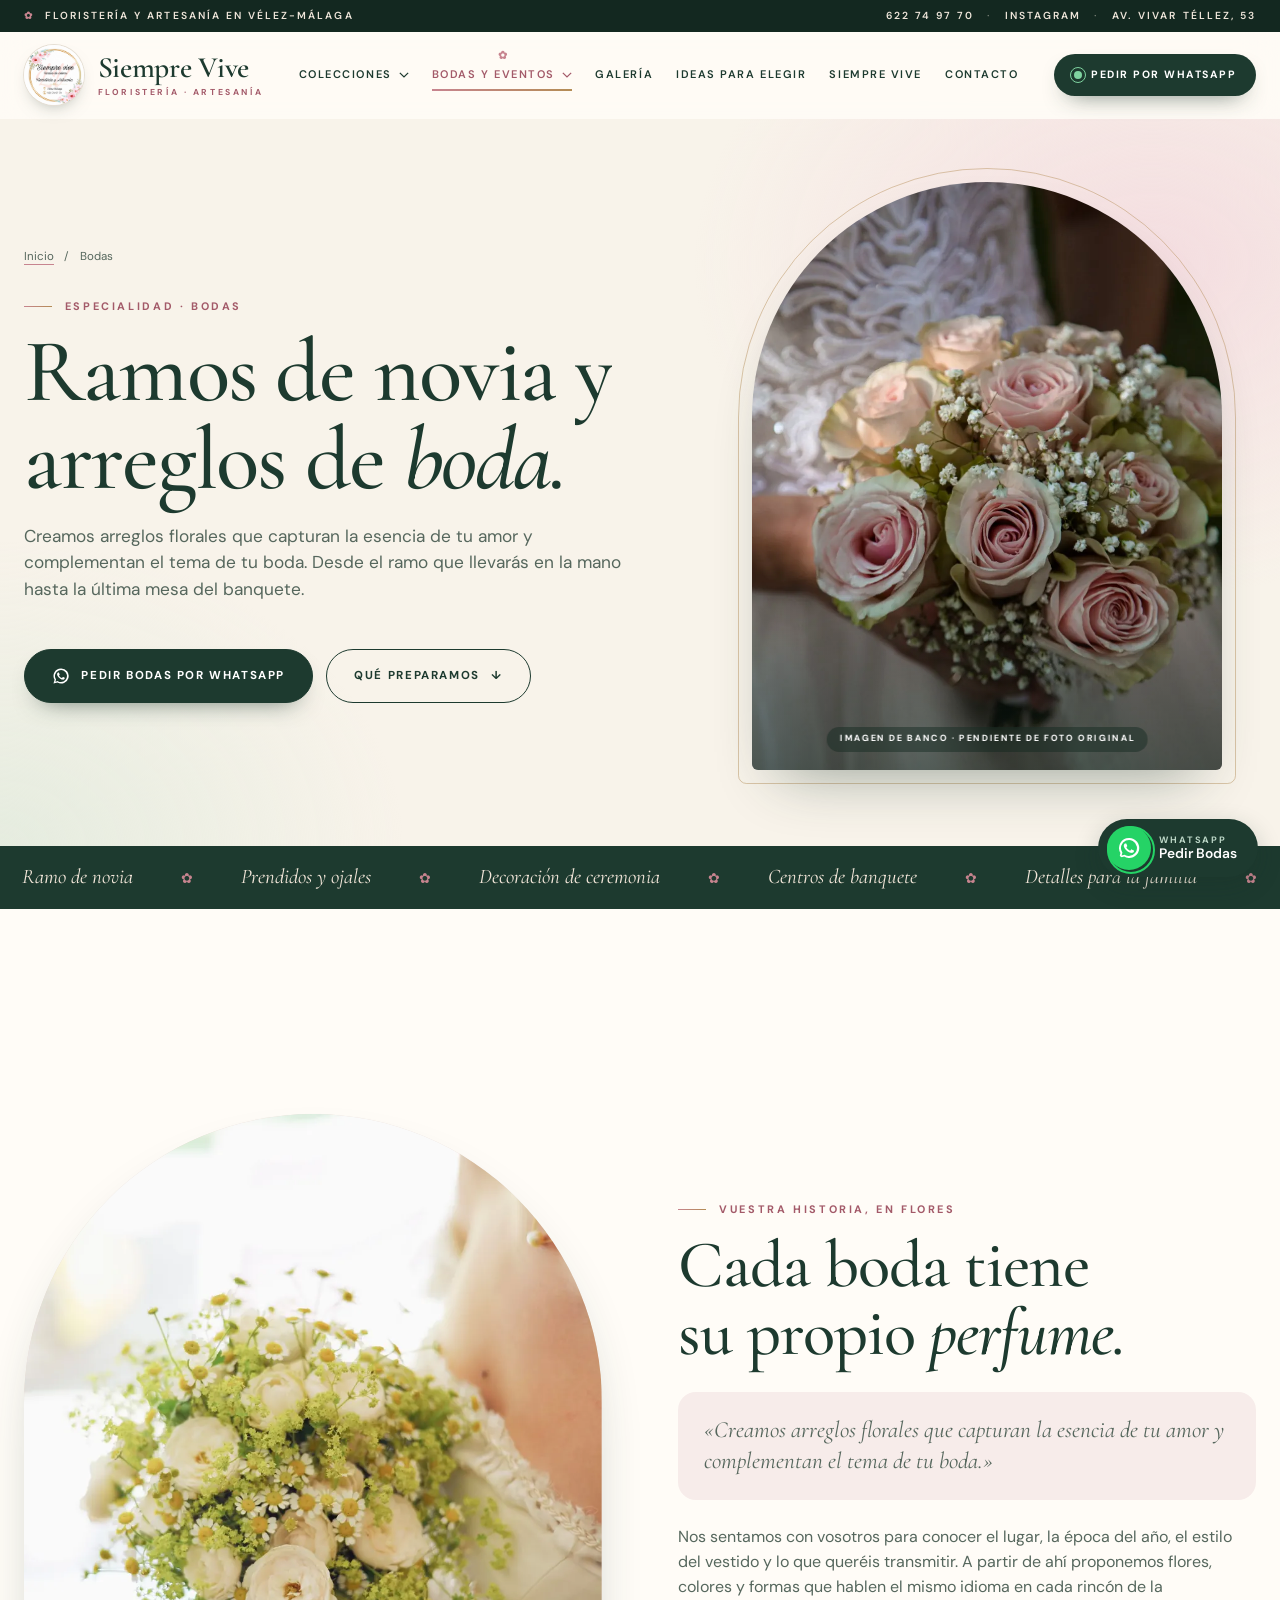
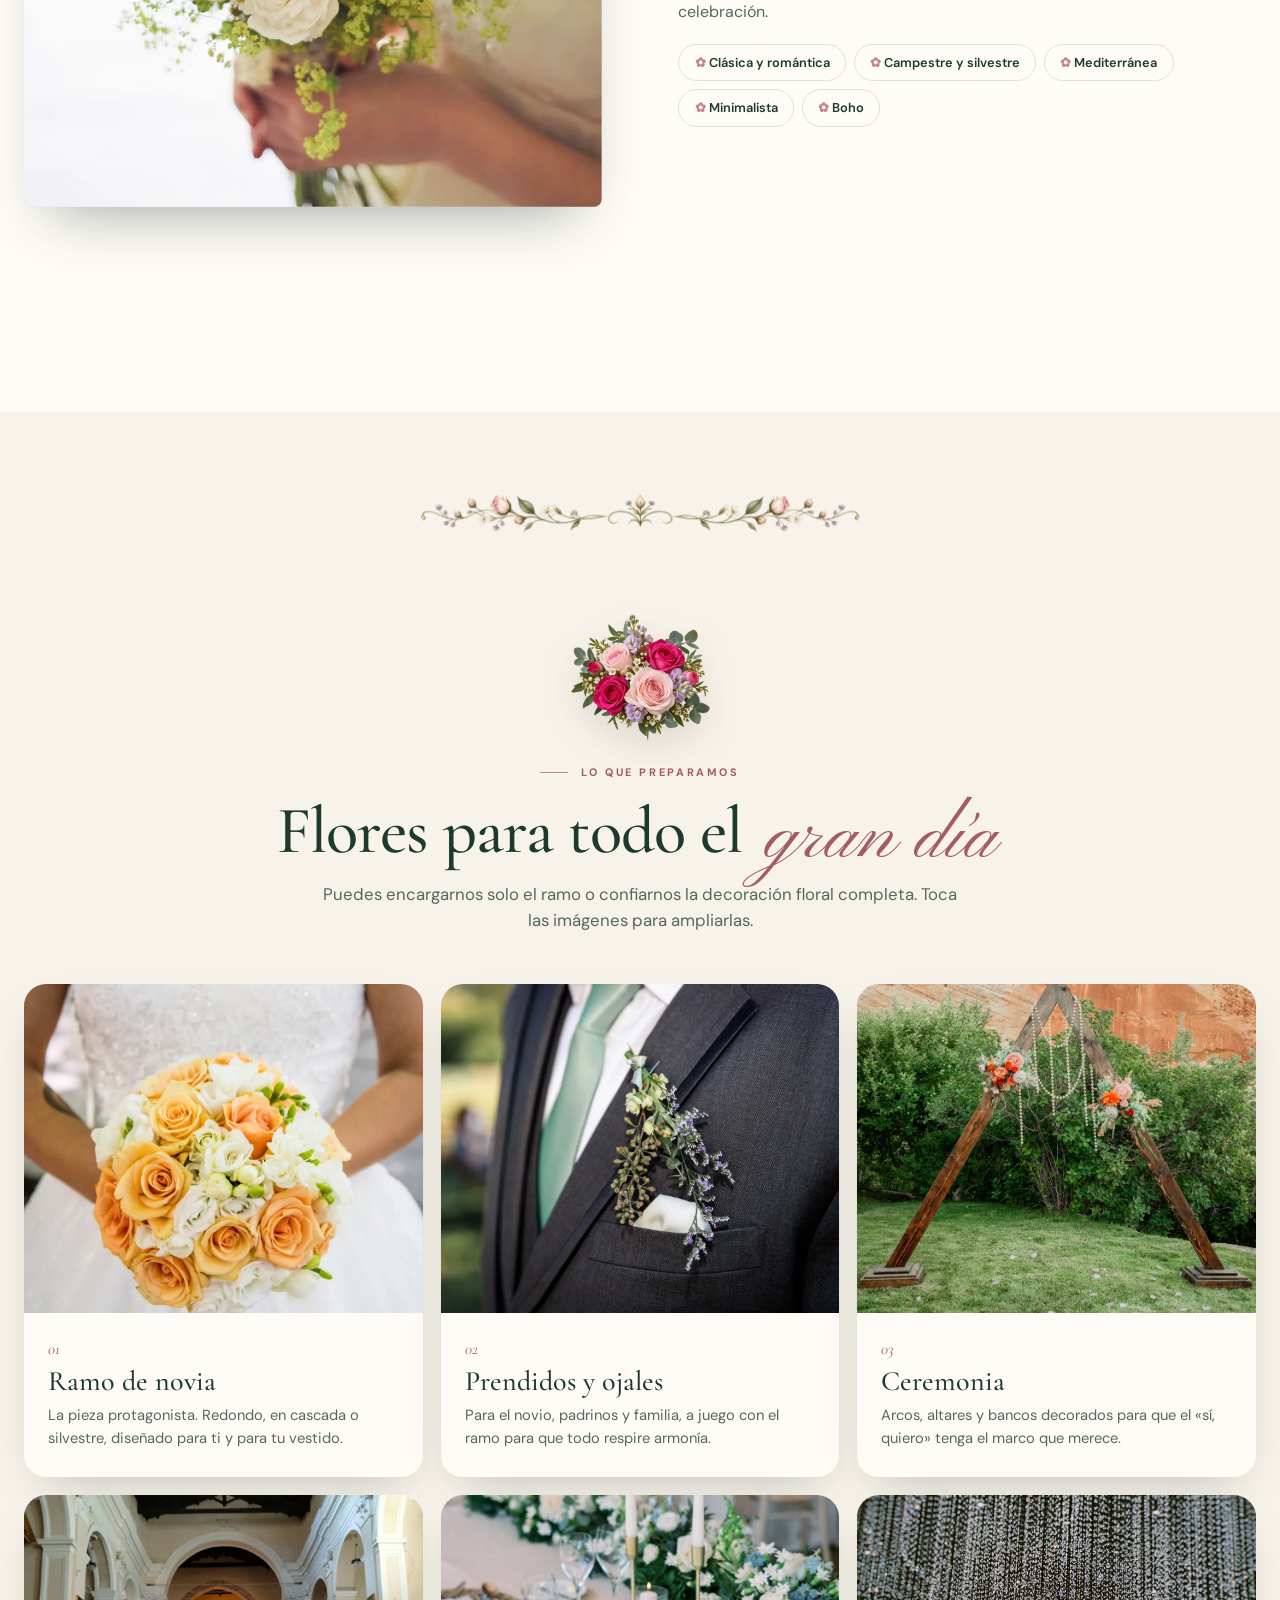
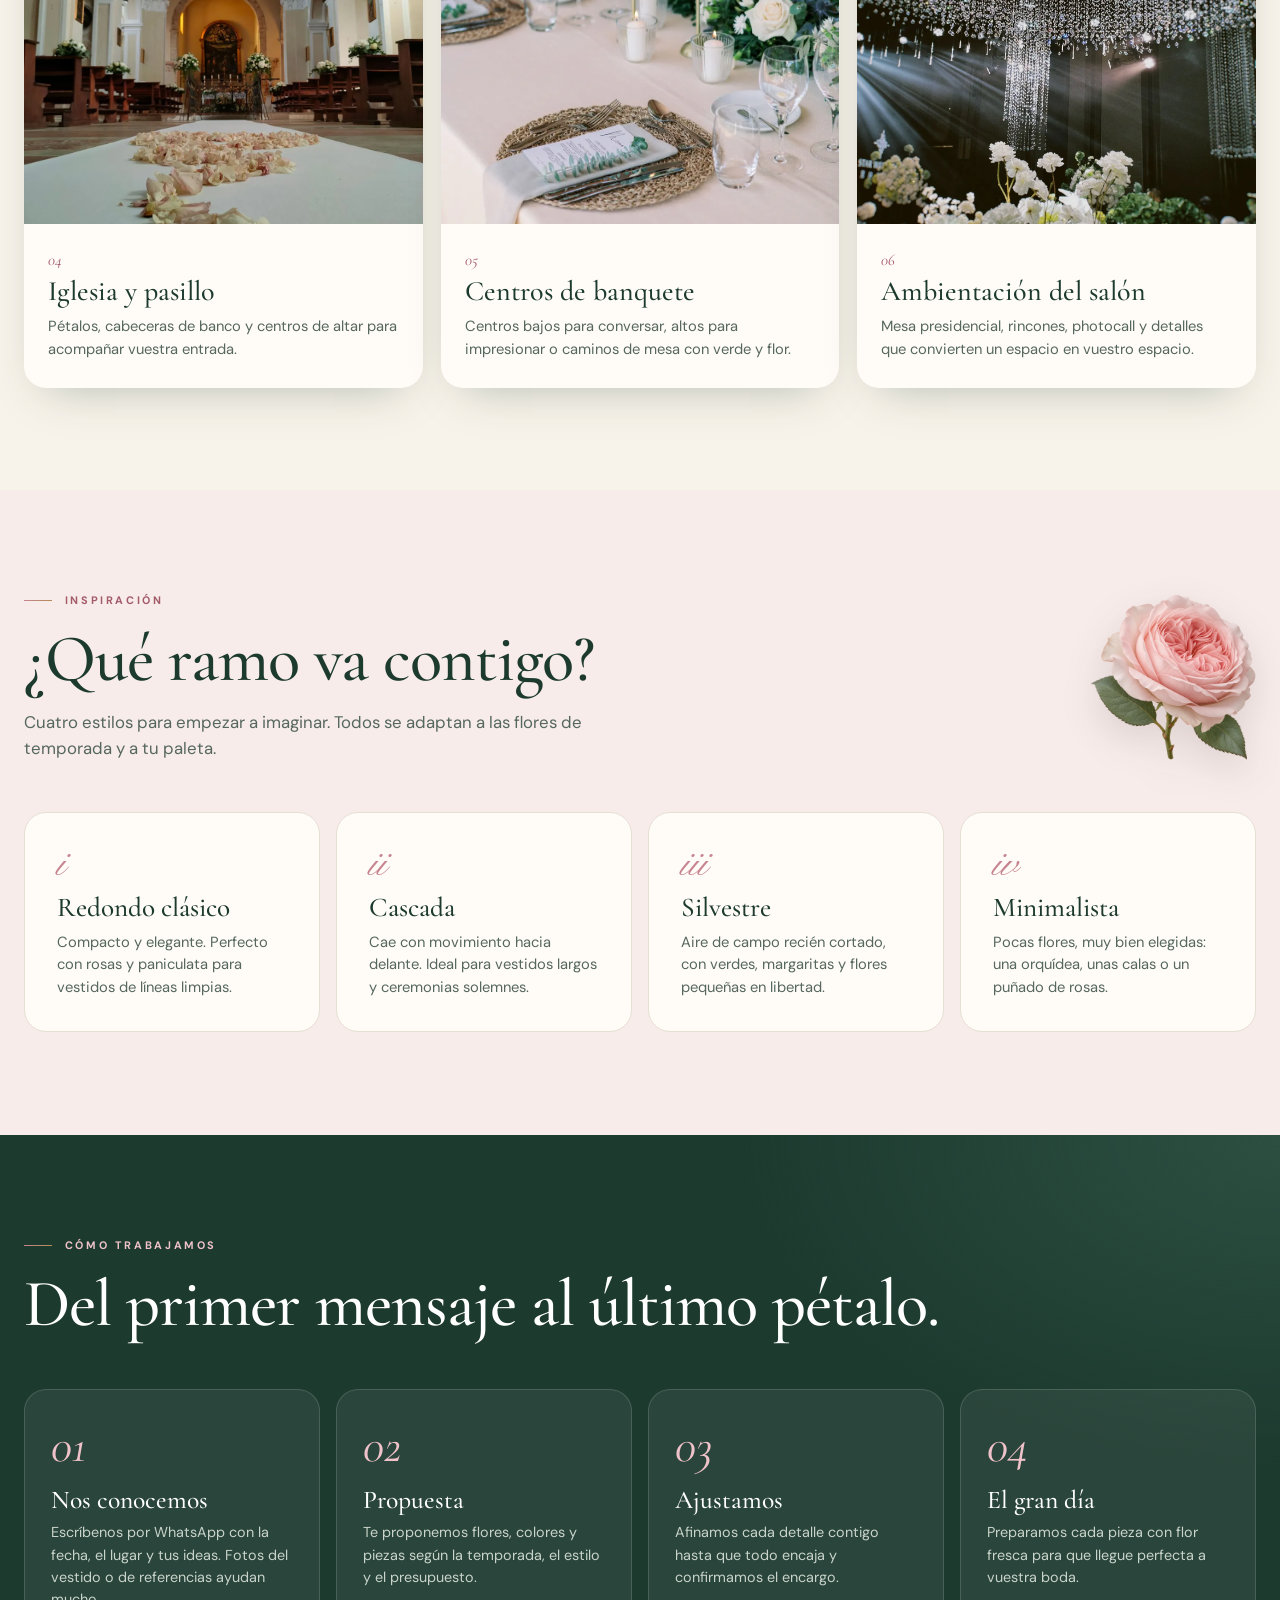
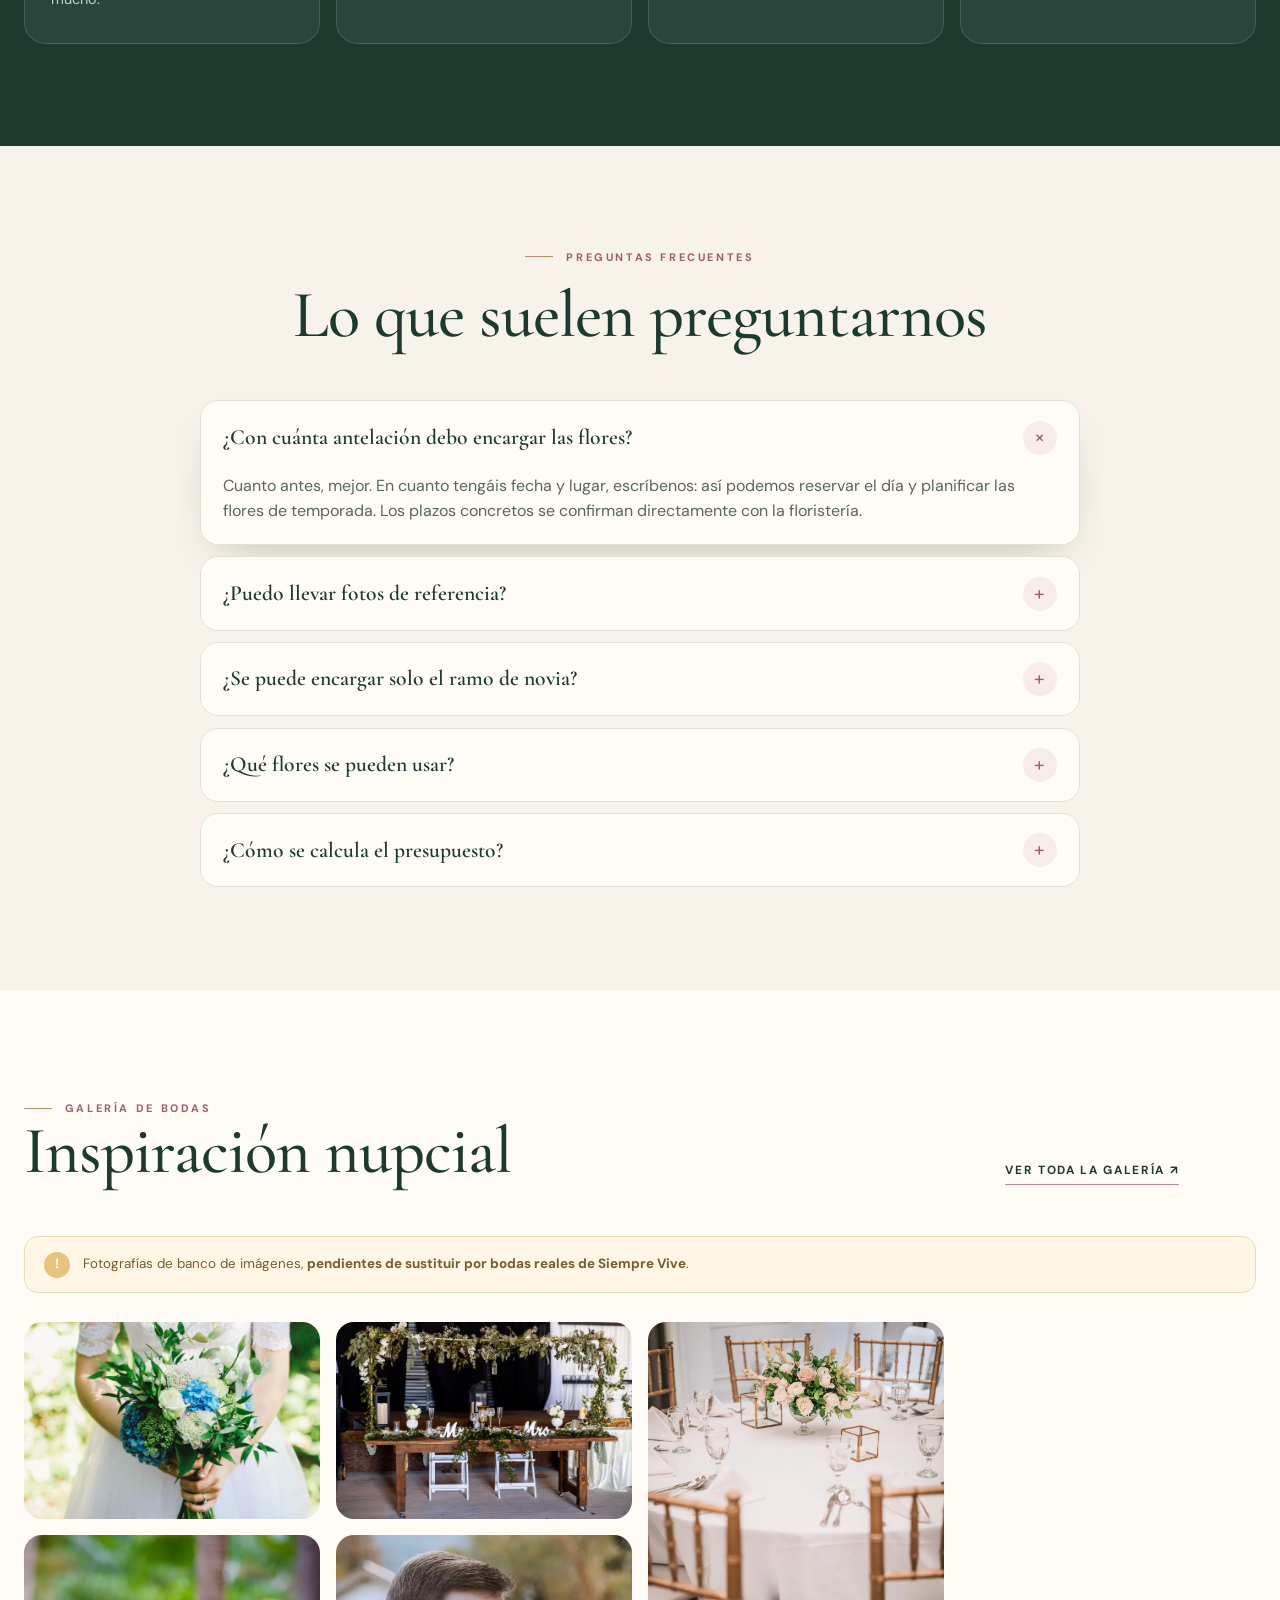
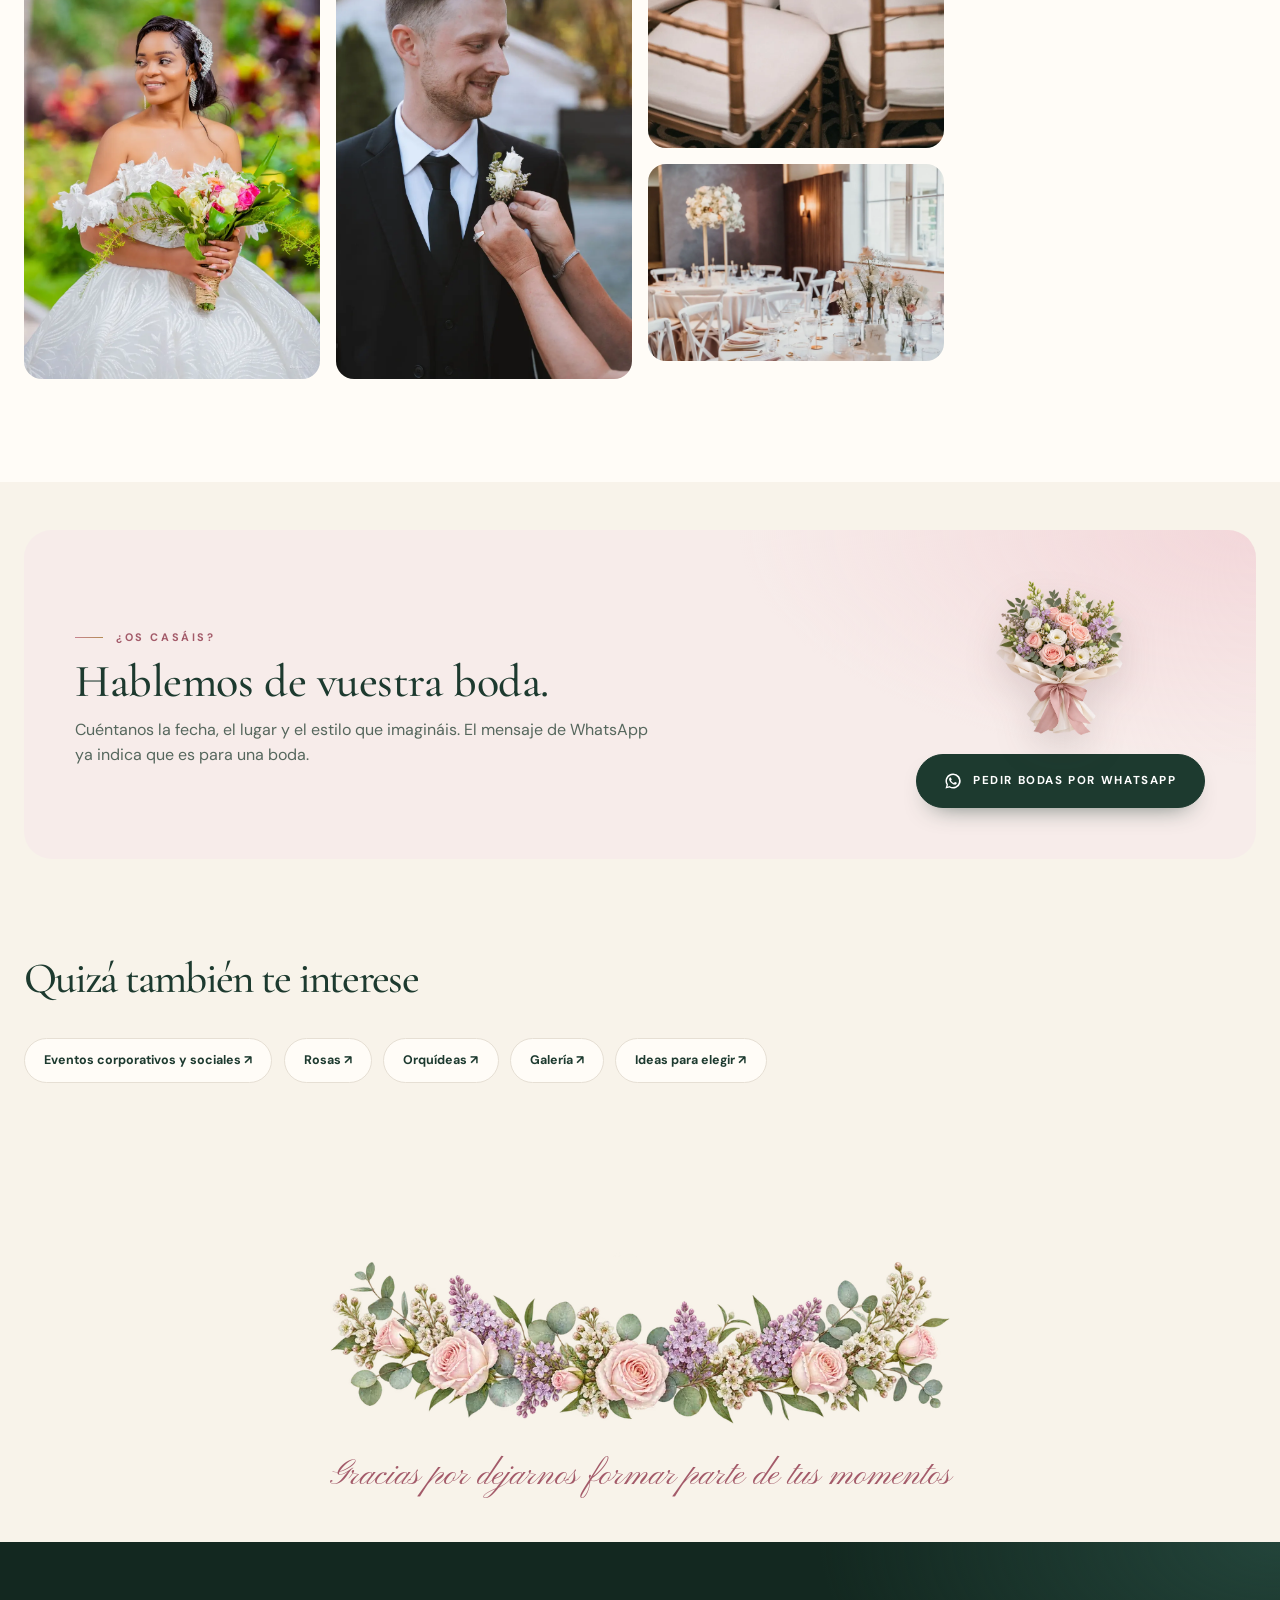
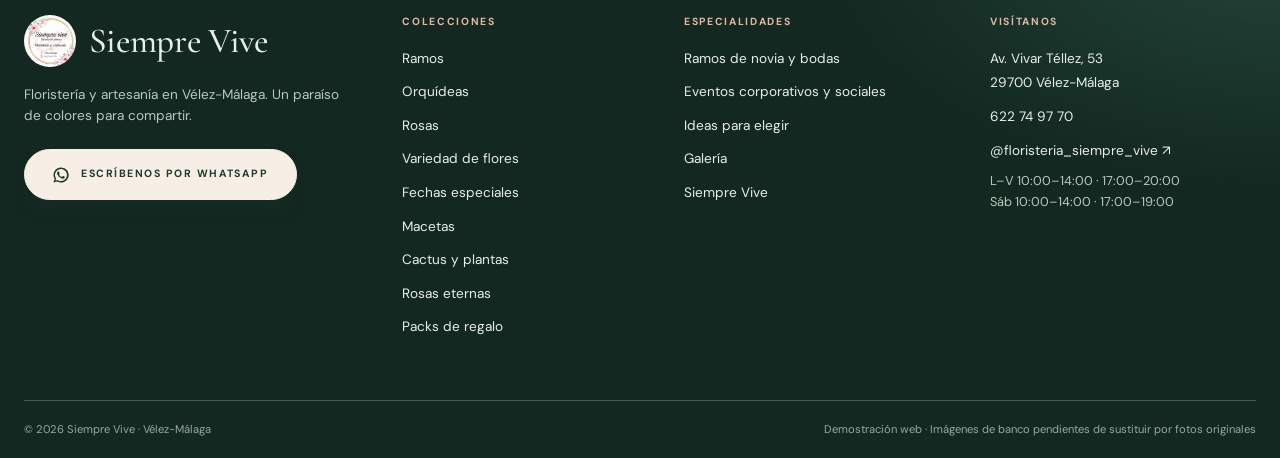
==== commit ea1f425a: "Adornos florales en su propio espacio: fuera de fotos, títulos y botones Co-Authored-By: Claude Opus" ====
--- a/bodas.html
+++ b/bodas.html
@@ -7,7 +7,7 @@
   <meta name="theme-color" content="#1d3a2f">
   <meta property="og:type" content="website"><meta property="og:title" content="Ramos de novia y arreglos de boda | Siempre Vive"><meta property="og:description" content="Creamos arreglos florales que capturan la esencia de tu amor y complementan el tema de tu boda."><meta property="og:image" content="assets/images/banco/novia-rosas-rosa.webp">
   <link rel="preload" as="image" href="assets/images/banco/novia-rosas-rosa.webp">
-  <link rel="preconnect" href="https://fonts.googleapis.com"><link rel="preconnect" href="https://fonts.gstatic.com" crossorigin><link rel="stylesheet" href="https://fonts.googleapis.com/css2?family=Cormorant+Garamond:ital,wght@0,400;0,500;0,600;1,400;1,500&amp;family=DM+Sans:wght@400;500;600;700&amp;family=Pinyon+Script&amp;display=swap"><link rel="stylesheet" href="assets/css/styles.css?v=09260100"><link rel="stylesheet" href="assets/css/premium.css?v=09260100"><script defer src="assets/js/site.js?v=09260100"></script>
+  <link rel="preconnect" href="https://fonts.googleapis.com"><link rel="preconnect" href="https://fonts.gstatic.com" crossorigin><link rel="stylesheet" href="https://fonts.googleapis.com/css2?family=Cormorant+Garamond:ital,wght@0,400;0,500;0,600;1,400;1,500&amp;family=DM+Sans:wght@400;500;600;700&amp;family=Pinyon+Script&amp;display=swap"><link rel="stylesheet" href="assets/css/styles.css?v=09261107"><link rel="stylesheet" href="assets/css/premium.css?v=09261107"><script defer src="assets/js/site.js?v=09261107"></script>
 </head>
 <body>
 <a class="skip-link" href="#contenido">Saltar al contenido</a>
@@ -35,7 +35,7 @@
     <button class="menu-toggle" type="button" aria-label="Abrir menú" aria-controls="mobile-menu" aria-expanded="false"><span></span><span></span><span></span></button>
   </div></div>
   <nav class="mobile-nav" id="mobile-menu" aria-label="Navegación móvil" inert>
-    <img class="mnav-orn mnav-orn-a" src="assets/images/adornos/esquina-sup.webp" alt="" aria-hidden="true">
+    
     <div class="mnav-head"><a class="brand" href="index.html"><img src="logo.jpeg" width="48" height="48" alt=""><span class="brand-name">Siempre Vive</span></a><button class="mnav-close" type="button" aria-label="Cerrar menú"><span></span><span></span></button></div>
     <div class="mnav-body">
       <div class="mnav-links">
@@ -55,11 +55,10 @@
   </nav>
 </header>
 <main id="contenido">
-  <section class="page-hero" aria-labelledby="page-title"><div class="page-hero-copy"><nav class="breadcrumb" aria-label="Ruta de navegación"><a href="index.html">Inicio</a><span aria-hidden="true">/</span><span aria-current="page">Bodas</span></nav><span class="eyebrow">Especialidad · Bodas</span><h1 id="page-title" data-split>Ramos de novia y arreglos de <em>boda.</em></h1><p>Creamos arreglos florales que capturan la esencia de tu amor y complementan el tema de tu boda. Desde el ramo que llevarás en la mano hasta la última mesa del banquete.</p><div class="hero-actions"><a class="button" href="https://wa.me/34622749770" target="_blank" rel="noopener noreferrer">Pedir Bodas por WhatsApp</a><a class="button button-outline" href="#preparamos">Qué preparamos <span aria-hidden="true">↓</span></a></div></div><div class="hero-visual"><div class="page-hero-image"><img src="assets/images/banco/novia-rosas-rosa.webp" alt="Novia sosteniendo un ramo de rosas rosadas y paniculata" fetchpriority="high"><span class="photo-tag">Imagen de banco · pendiente de foto original</span></div><img class="orn orn-hero" src="assets/images/adornos/ramos.webp" alt="" aria-hidden="true"></div></section>
+  <section class="page-hero" aria-labelledby="page-title"><div class="page-hero-copy"><nav class="breadcrumb" aria-label="Ruta de navegación"><a href="index.html">Inicio</a><span aria-hidden="true">/</span><span aria-current="page">Bodas</span></nav><span class="eyebrow">Especialidad · Bodas</span><h1 id="page-title" data-split>Ramos de novia y arreglos de <em>boda.</em></h1><p>Creamos arreglos florales que capturan la esencia de tu amor y complementan el tema de tu boda. Desde el ramo que llevarás en la mano hasta la última mesa del banquete.</p><div class="hero-actions"><a class="button" href="https://wa.me/34622749770" target="_blank" rel="noopener noreferrer">Pedir Bodas por WhatsApp</a><a class="button button-outline" href="#preparamos">Qué preparamos <span aria-hidden="true">↓</span></a></div></div><div class="hero-visual"><div class="page-hero-image"><img src="assets/images/banco/novia-rosas-rosa.webp" alt="Novia sosteniendo un ramo de rosas rosadas y paniculata" fetchpriority="high"><span class="photo-tag">Imagen de banco · pendiente de foto original</span></div></div></section>
   <div class="marquee" aria-label="Ramo de novia, prendidos, ceremonia, banquete y detalles"><div class="marquee-track" aria-hidden="true"><div class="marquee-group"><span>Ramo de novia</span><span>Prendidos y ojales</span><span>Decoración de ceremonia</span><span>Centros de banquete</span><span>Detalles para la familia</span></div><div class="marquee-group"><span>Ramo de novia</span><span>Prendidos y ojales</span><span>Decoración de ceremonia</span><span>Centros de banquete</span><span>Detalles para la familia</span></div></div></div>
 
   <section class="band band-paper" aria-labelledby="story-title">
-    <img class="orn orn-band-br" src="assets/images/adornos/esquina-inf.webp" alt="" aria-hidden="true" loading="lazy">
     <div class="container feature-split">
       <div class="reveal-img arch" data-lightbox><img src="assets/images/banco/novia-blanco.webp" alt="Novia con ramo silvestre de flores blancas y verdes" loading="lazy"></div>
       <div data-reveal="right"><span class="eyebrow">Vuestra historia, en flores</span><h2 class="section-heading" id="story-title">Cada boda tiene su propio <em>perfume.</em></h2>
@@ -74,7 +73,7 @@
 
   <section class="band band-cream" id="preparamos" aria-labelledby="prep-title">
     <div class="container">
-      <div class="sec-head center" data-reveal><span class="eyebrow">Lo que preparamos</span><h2 class="section-heading" id="prep-title">Flores para todo el <span class="script-accent">gran día</span></h2><p>Puedes encargarnos solo el ramo o confiarnos la decoración floral completa. Toca las imágenes para ampliarlas.</p></div>
+      <div class="sec-head center" data-reveal><img class="orn orn-crown" src="assets/images/adornos/ramos.webp" alt="" aria-hidden="true" loading="lazy"><span class="eyebrow">Lo que preparamos</span><h2 class="section-heading" id="prep-title">Flores para todo el <span class="script-accent">gran día</span></h2><p>Puedes encargarnos solo el ramo o confiarnos la decoración floral completa. Toca las imágenes para ampliarlas.</p></div>
       <div class="cards-3" data-stagger>
         <article class="icard"><figure data-lightbox><img src="assets/images/banco/novia-ramo.webp" alt="Ramo de novia redondo de rosas melocotón" loading="lazy"></figure><div><span>01</span><h3>Ramo de novia</h3><p>La pieza protagonista. Redondo, en cascada o silvestre, diseñado para ti y para tu vestido.</p></div></article>
         <article class="icard"><figure data-lightbox><img src="assets/images/banco/ojal-traje.webp" alt="Prendido floral en la solapa de un traje" loading="lazy"></figure><div><span>02</span><h3>Prendidos y ojales</h3><p>Para el novio, padrinos y familia, a juego con el ramo para que todo respire armonía.</p></div></article>
@@ -87,9 +86,8 @@
   </section>
 
   <section class="band band-pink" aria-labelledby="styles-title">
-    <img class="orn orn-band-r" src="assets/images/adornos/rosas.webp" alt="" aria-hidden="true" loading="lazy">
     <div class="container">
-      <div class="sec-head" data-reveal><span class="eyebrow">Inspiración</span><h2 class="section-heading" id="styles-title">¿Qué ramo va contigo?</h2><p>Cuatro estilos para empezar a imaginar. Todos se adaptan a las flores de temporada y a tu paleta.</p></div>
+      <div class="sec-head with-orn" data-reveal><div><span class="eyebrow">Inspiración</span><h2 class="section-heading" id="styles-title">¿Qué ramo va contigo?</h2><p>Cuatro estilos para empezar a imaginar. Todos se adaptan a las flores de temporada y a tu paleta.</p></div><img class="orn orn-side" src="assets/images/adornos/rosas.webp" alt="" aria-hidden="true" loading="lazy"></div>
       <div class="ideas-questions qgrid-4" data-stagger>
         <article><b>i</b><h3>Redondo clásico</h3><p>Compacto y elegante. Perfecto con rosas y paniculata para vestidos de líneas limpias.</p></article>
         <article><b>ii</b><h3>Cascada</h3><p>Cae con movimiento hacia delante. Ideal para vestidos largos y ceremonias solemnes.</p></article>
--- a/assets/css/premium.css
+++ b/assets/css/premium.css
@@ -52,8 +52,8 @@
 /* =========================================================
    CABECERA
    ========================================================= */
-.site-header{position:fixed;top:0;left:0;right:0;z-index:100;background:none;box-shadow:none!important;transition:transform .5s var(--ease)}
-.site-header.is-scrolled{transform:translateY(calc(var(--topbar) * -1))}
+.site-header{position:fixed;top:0;left:0;right:0;z-index:100;background:none;box-shadow:none!important;transition:top .5s var(--ease)}
+.site-header.is-scrolled{top:calc(var(--topbar) * -1)}
 .topbar{height:var(--topbar);background:var(--forest-deep);color:#efe6da;font-size:.64rem;letter-spacing:.2em}
 .topbar-inner{height:100%;min-height:0}
 .topbar-msg span{color:var(--rose);margin-right:.35rem}
@@ -717,3 +717,37 @@
 @media (max-width:640px){.icard figure{aspect-ratio:16/10.5}.icard div{padding:1.2rem 1.2rem 1.4rem}.icard h3{font-size:1.55rem}}
 .site-header .mnav-foot a.button{display:inline-flex;align-items:center;justify-content:center;gap:.7rem;min-height:54px;padding:.95rem 1.6rem;border-radius:999px;background:#f7efe6;color:var(--forest);font-size:.74rem;font-weight:700;letter-spacing:.14em;text-transform:uppercase}
 .site-header .mnav-foot a.button:hover{background:#fff}
+
+/* =========================================================
+   ADORNOS EN SU PROPIO ESPACIO (nunca sobre fotos ni textos)
+   ========================================================= */
+.orn{position:relative;inset:auto;z-index:1}
+.orn-lead{width:clamp(150px,15vw,210px);margin-top:1.8rem}
+.orn-crown{width:clamp(120px,11vw,160px);margin:0 auto .3rem}
+.orn-crown-wide{width:clamp(210px,20vw,290px)}
+.orn-side{width:clamp(130px,13vw,185px);justify-self:end}
+.orn-after{width:clamp(130px,12vw,165px);margin-top:2.4rem}
+.orn-center{margin-inline:auto}
+.sec-head.with-orn{grid-template-columns:minmax(0,1fr) auto;align-items:center;gap:2rem;max-width:none}
+.sec-head.with-orn>div{display:grid;gap:1rem;max-width:760px}
+.sec-head.with-orn>div h2,.sec-head.with-orn>div p{margin:0}
+.ideas .sec-head.with-orn{padding-right:0}
+.gallery-home .sec-head.with-orn{padding-right:0}
+.map-col{display:grid}
+.category-cta{grid-template-columns:minmax(0,1fr) auto;column-gap:3rem;row-gap:1.2rem;margin-top:3rem}
+.category-cta>.orn-cta{grid-column:2;grid-row:1;justify-self:center;align-self:end;top:auto;right:auto;width:clamp(110px,10vw,150px)}
+.category-cta>div{grid-column:1;grid-row:1 / span 2;align-self:center}
+.category-cta>.button{grid-column:2;grid-row:2;align-self:start}
+@media (max-width:780px){
+  .category-cta{grid-template-columns:1fr;margin-top:3rem;padding:2rem 1.4rem 1.6rem}
+  .category-cta>.orn-cta{grid-column:1;grid-row:auto;order:-1;justify-self:center;width:110px;top:auto;right:auto}
+  .category-cta>div,.category-cta>.button{grid-column:1;grid-row:auto}
+}
+@media (max-width:640px){
+  .sec-head.with-orn{grid-template-columns:1fr;gap:.6rem}
+  .sec-head.with-orn>.orn-side{order:-1;justify-self:end;width:104px;margin-bottom:-.6rem}
+  .orn-lead{width:130px;margin-top:1.2rem}
+  .orn-crown{width:110px}
+  .orn-crown-wide{width:200px}
+  .orn-after{width:120px;margin-top:1.8rem}
+}
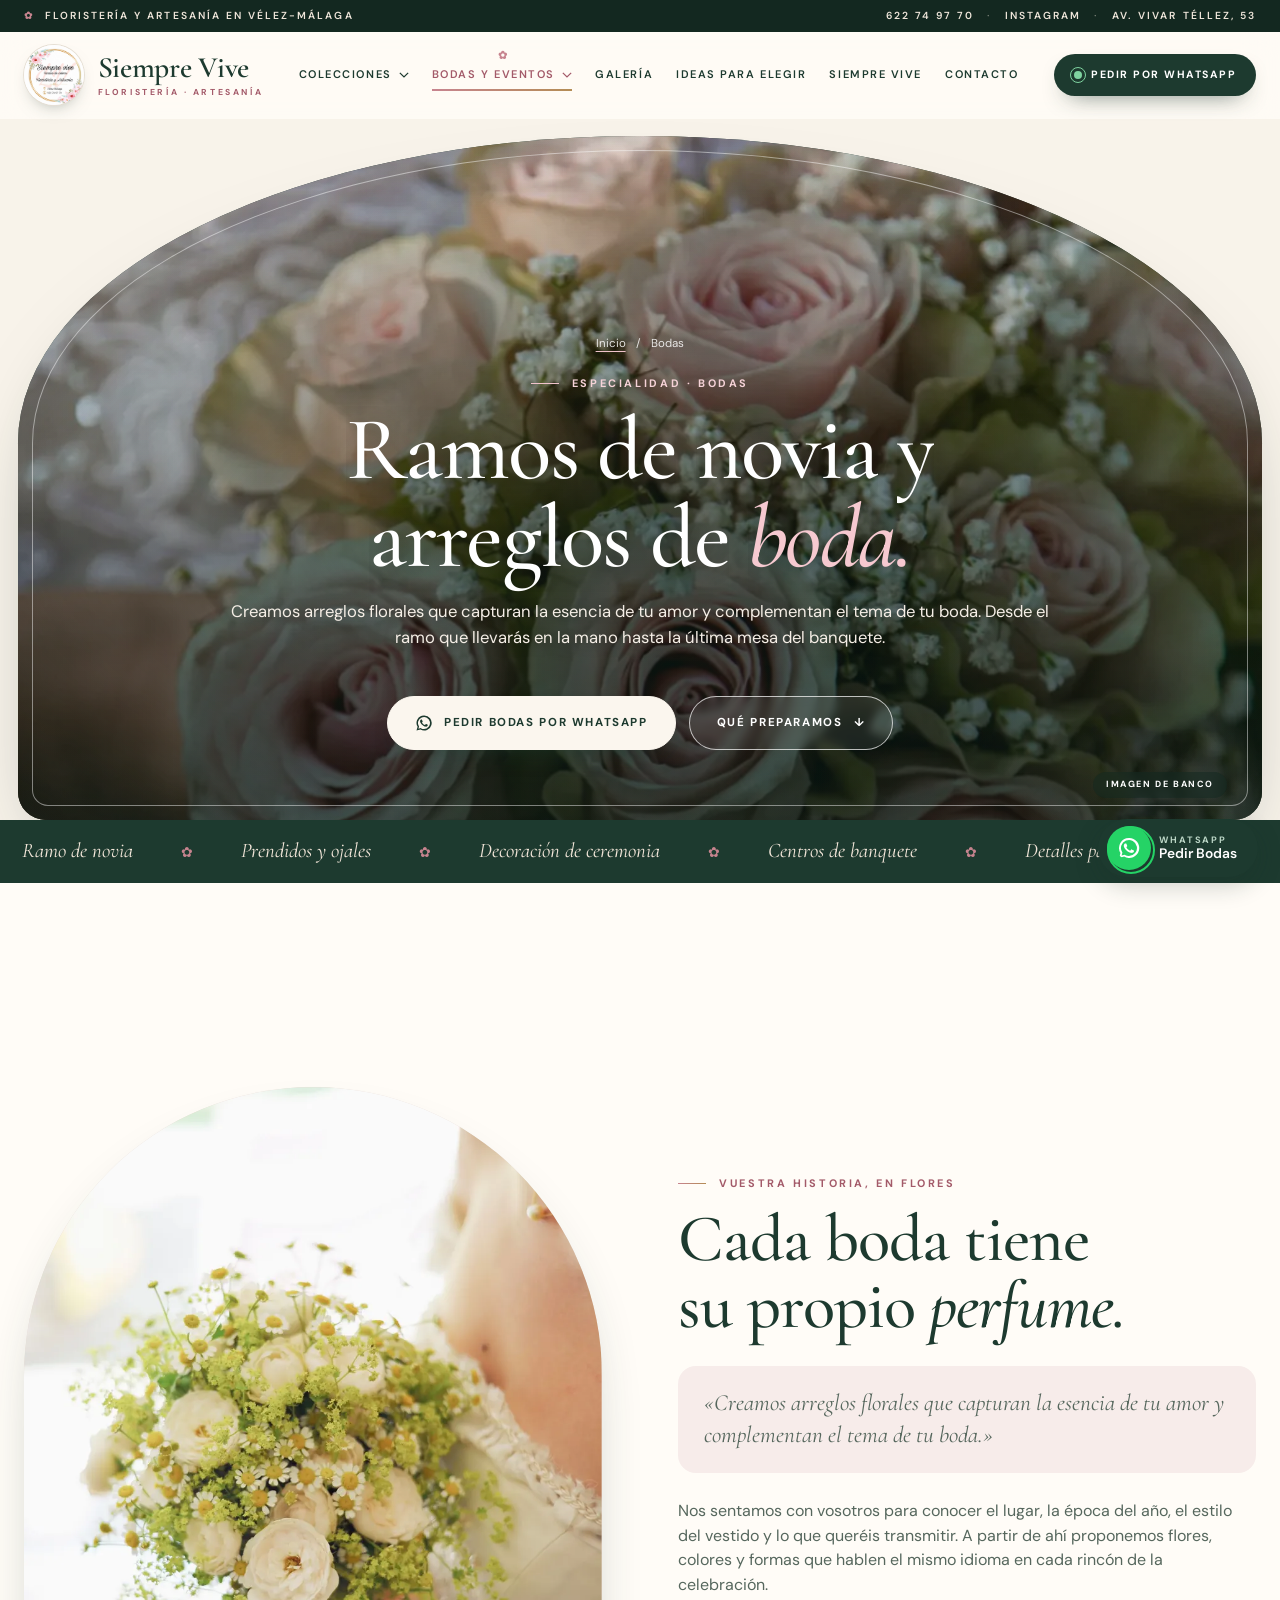
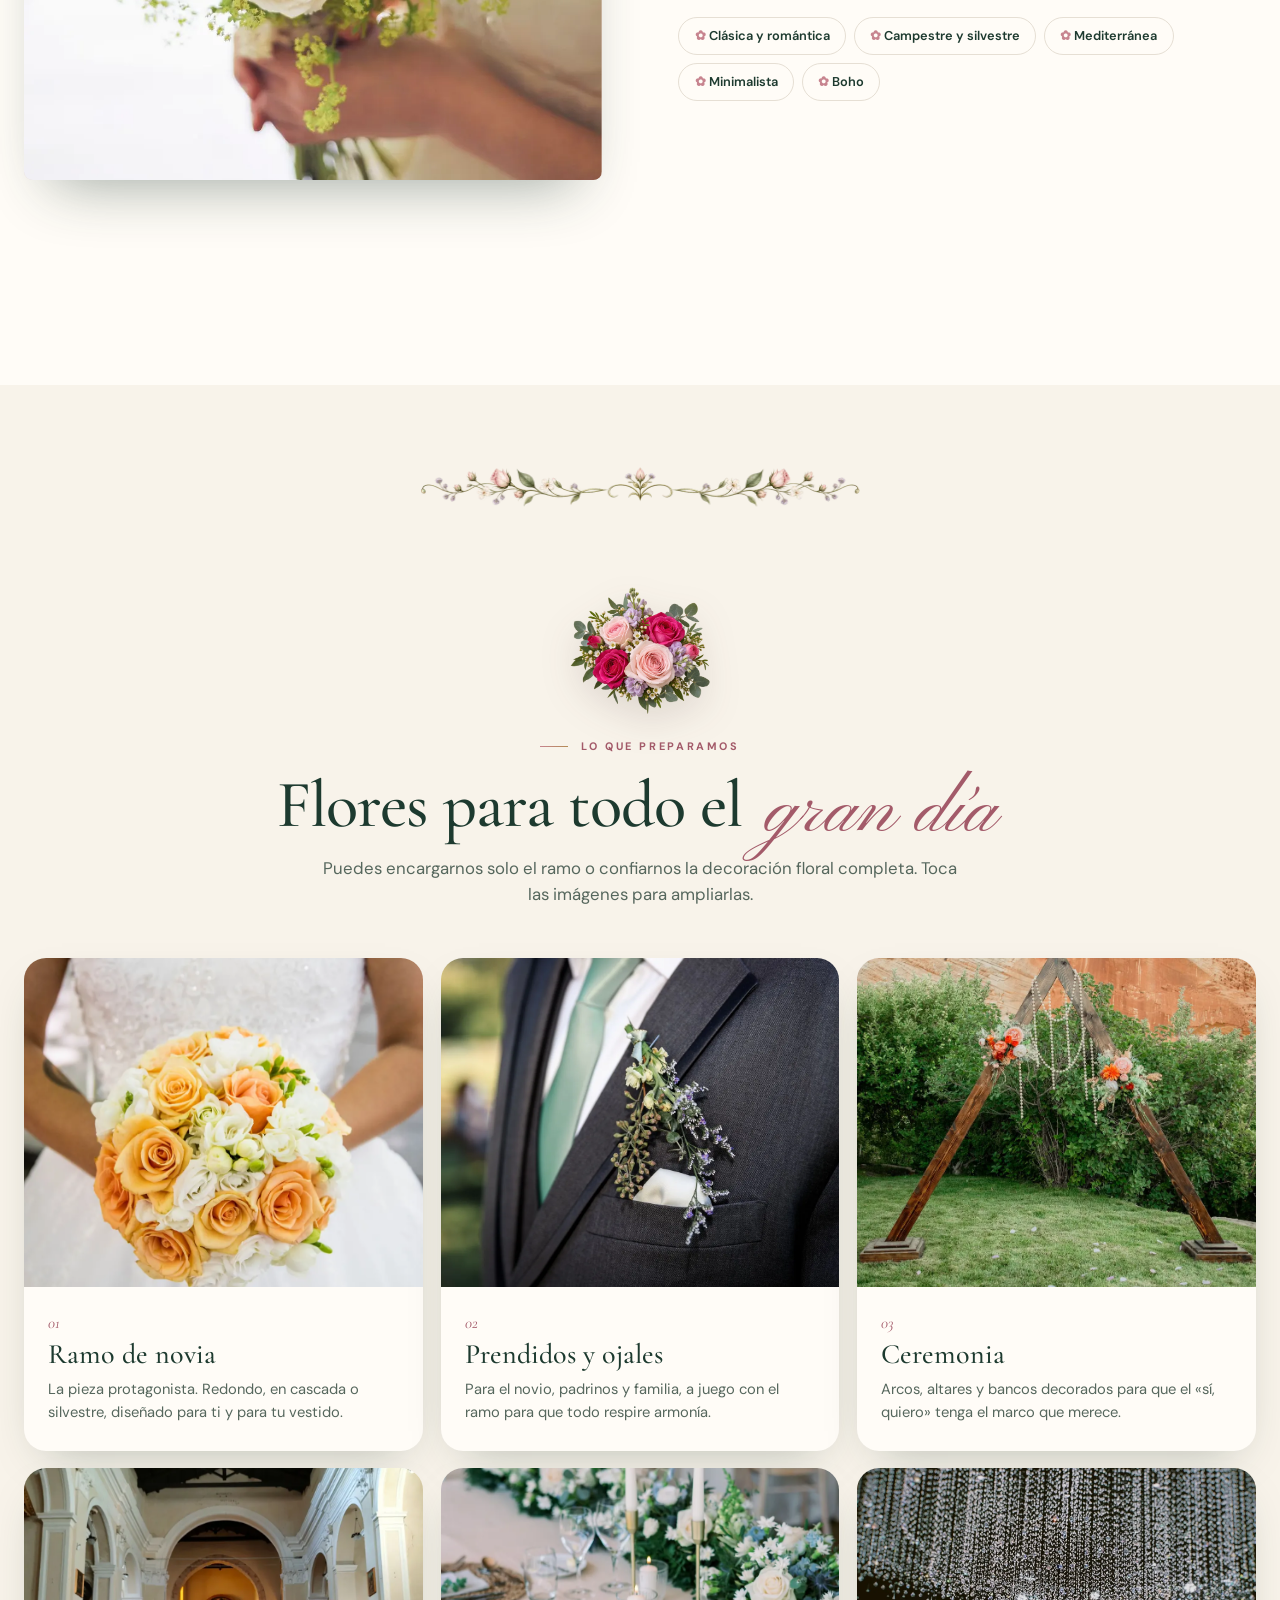
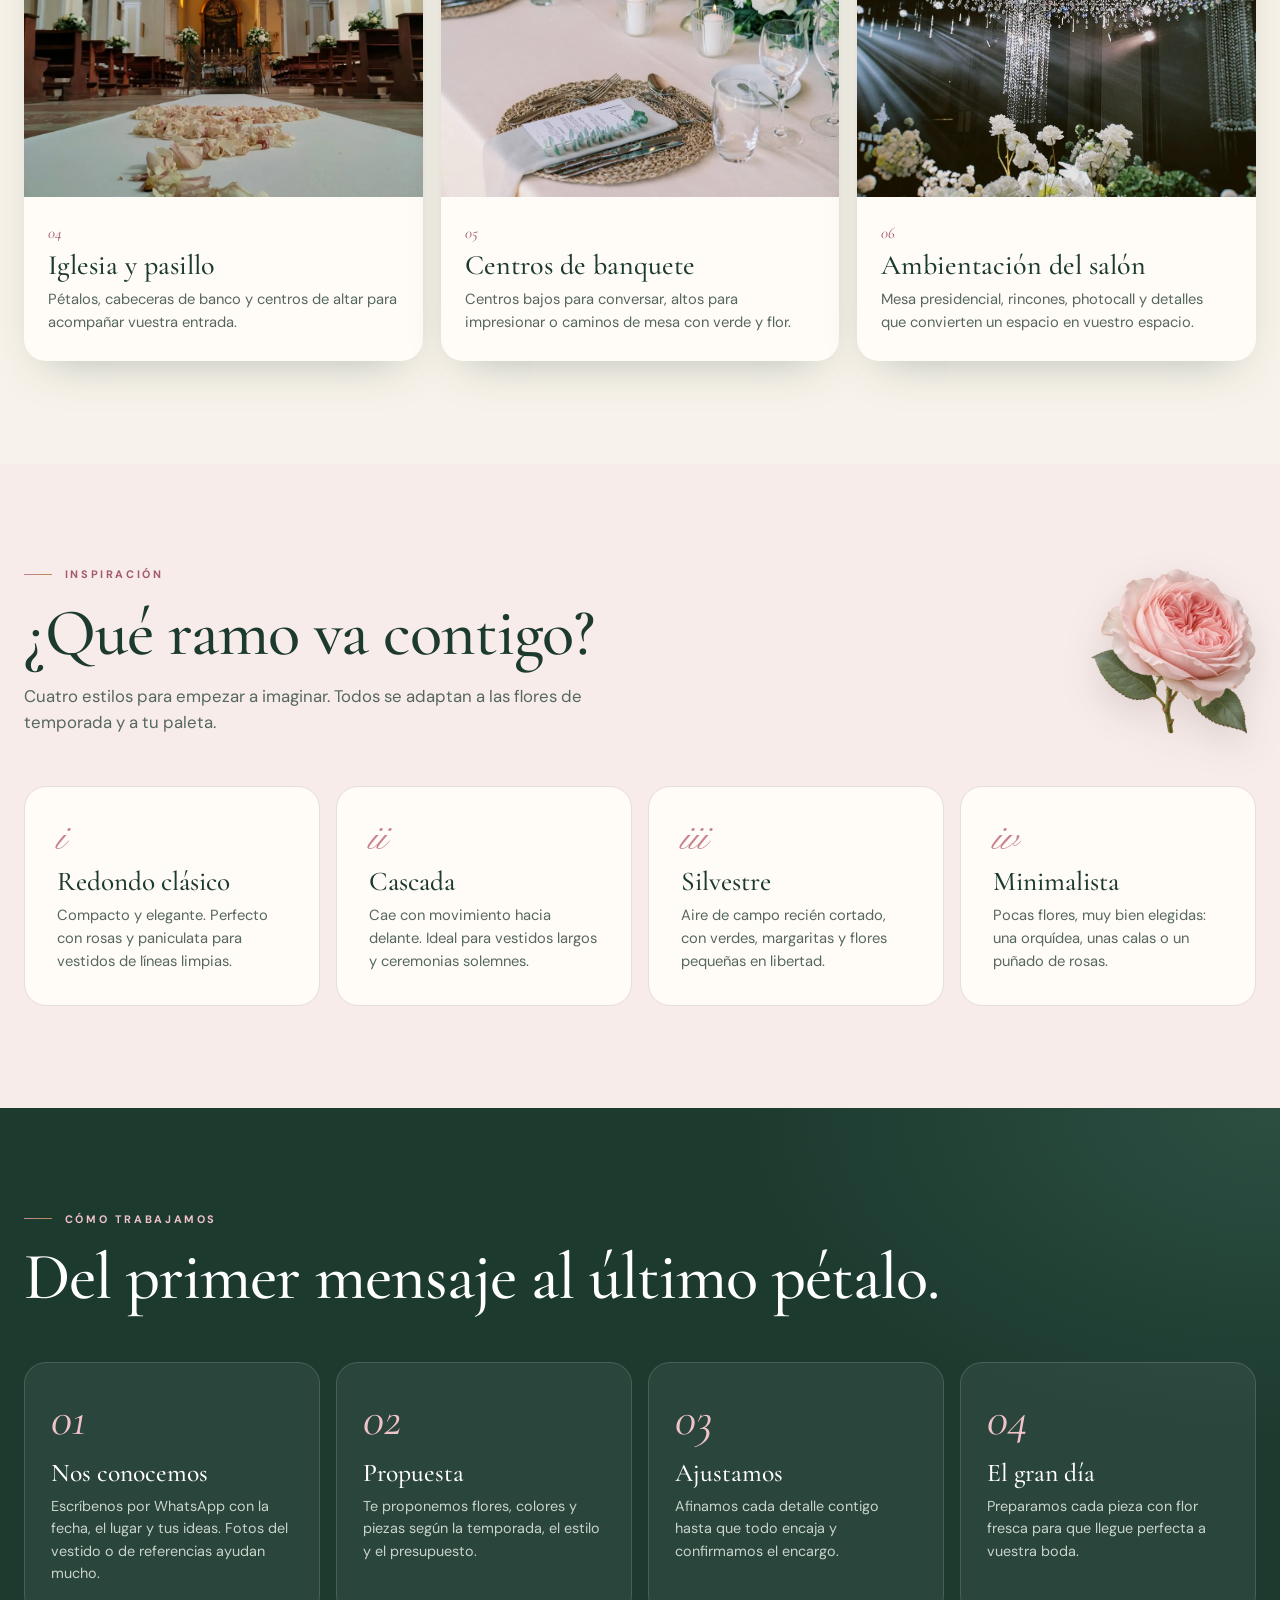
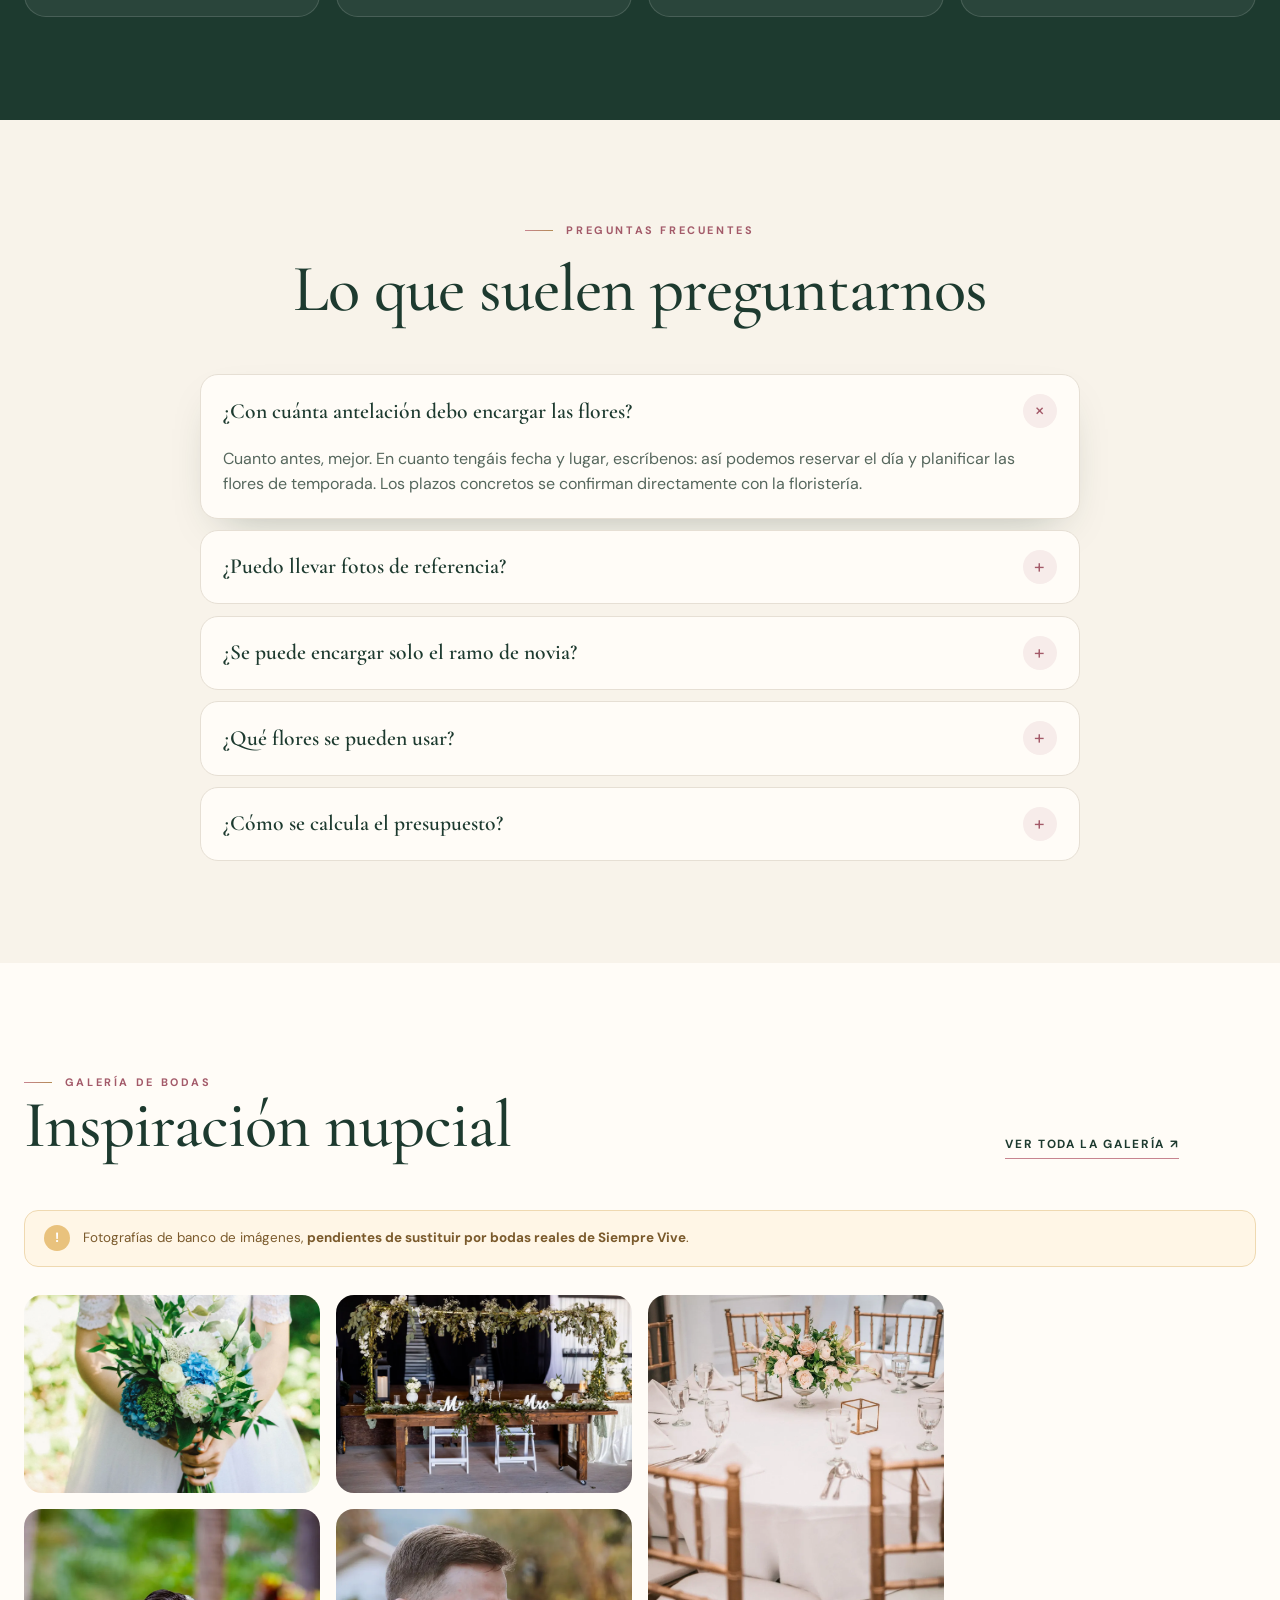
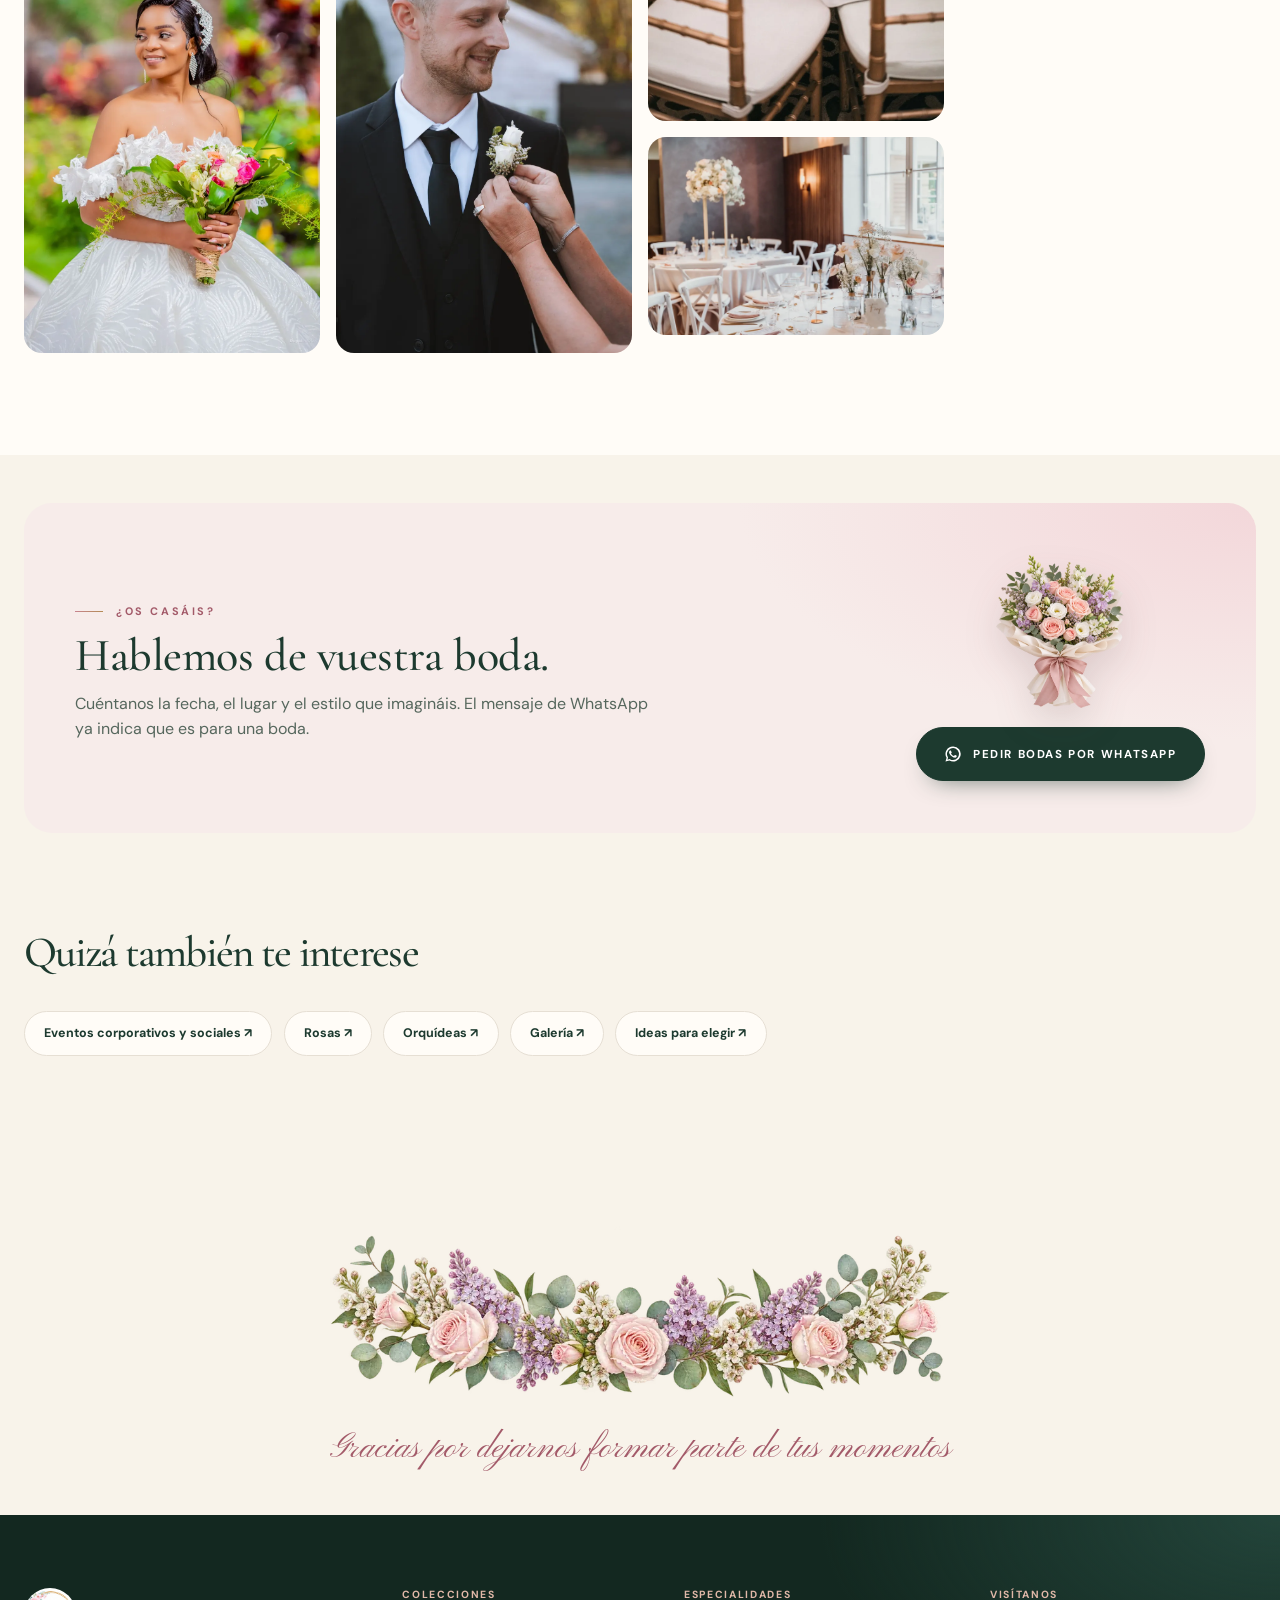
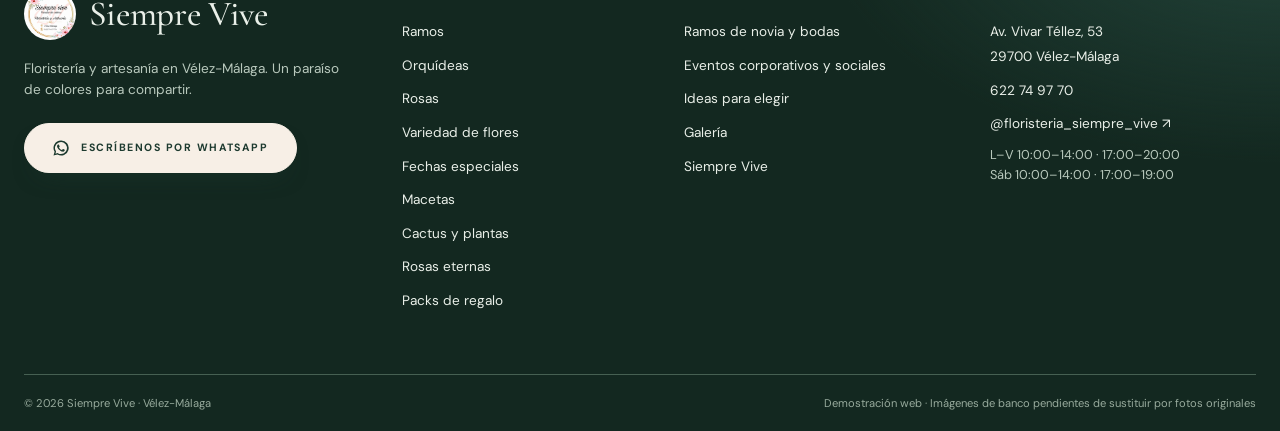
==== commit f287c543: "Cabeceras con foto de fondo en arco, presentación ampliada de colecciones y adornos con frase Co-Aut" ====
--- a/bodas.html
+++ b/bodas.html
@@ -6,8 +6,8 @@
   <meta name="description" content="Ramos de novia, prendidos, decoración de ceremonia y centros de banquete. Siempre Vive crea arreglos florales que capturan la esencia de vuestro amor en Vélez-Málaga.">
   <meta name="theme-color" content="#1d3a2f">
   <meta property="og:type" content="website"><meta property="og:title" content="Ramos de novia y arreglos de boda | Siempre Vive"><meta property="og:description" content="Creamos arreglos florales que capturan la esencia de tu amor y complementan el tema de tu boda."><meta property="og:image" content="assets/images/banco/novia-rosas-rosa.webp">
-  <link rel="preload" as="image" href="assets/images/banco/novia-rosas-rosa.webp">
-  <link rel="preconnect" href="https://fonts.googleapis.com"><link rel="preconnect" href="https://fonts.gstatic.com" crossorigin><link rel="stylesheet" href="https://fonts.googleapis.com/css2?family=Cormorant+Garamond:ital,wght@0,400;0,500;0,600;1,400;1,500&amp;family=DM+Sans:wght@400;500;600;700&amp;family=Pinyon+Script&amp;display=swap"><link rel="stylesheet" href="assets/css/styles.css?v=09261107"><link rel="stylesheet" href="assets/css/premium.css?v=09261107"><script defer src="assets/js/site.js?v=09261107"></script>
+  <link rel="preload" as="image" href="assets/images/cabeceras/bodas.webp">
+  <link rel="preconnect" href="https://fonts.googleapis.com"><link rel="preconnect" href="https://fonts.gstatic.com" crossorigin><link rel="stylesheet" href="https://fonts.googleapis.com/css2?family=Cormorant+Garamond:ital,wght@0,400;0,500;0,600;1,400;1,500&amp;family=DM+Sans:wght@400;500;600;700&amp;family=Pinyon+Script&amp;display=swap"><link rel="stylesheet" href="assets/css/styles.css?v=09261125"><link rel="stylesheet" href="assets/css/premium.css?v=09261125"><script defer src="assets/js/site.js?v=09261125"></script>
 </head>
 <body>
 <a class="skip-link" href="#contenido">Saltar al contenido</a>
@@ -55,7 +55,7 @@
   </nav>
 </header>
 <main id="contenido">
-  <section class="page-hero" aria-labelledby="page-title"><div class="page-hero-copy"><nav class="breadcrumb" aria-label="Ruta de navegación"><a href="index.html">Inicio</a><span aria-hidden="true">/</span><span aria-current="page">Bodas</span></nav><span class="eyebrow">Especialidad · Bodas</span><h1 id="page-title" data-split>Ramos de novia y arreglos de <em>boda.</em></h1><p>Creamos arreglos florales que capturan la esencia de tu amor y complementan el tema de tu boda. Desde el ramo que llevarás en la mano hasta la última mesa del banquete.</p><div class="hero-actions"><a class="button" href="https://wa.me/34622749770" target="_blank" rel="noopener noreferrer">Pedir Bodas por WhatsApp</a><a class="button button-outline" href="#preparamos">Qué preparamos <span aria-hidden="true">↓</span></a></div></div><div class="hero-visual"><div class="page-hero-image"><img src="assets/images/banco/novia-rosas-rosa.webp" alt="Novia sosteniendo un ramo de rosas rosadas y paniculata" fetchpriority="high"><span class="photo-tag">Imagen de banco · pendiente de foto original</span></div></div></section>
+  <section class="page-hero" aria-labelledby="page-title"><div class="page-hero-copy"><nav class="breadcrumb" aria-label="Ruta de navegación"><a href="index.html">Inicio</a><span aria-hidden="true">/</span><span aria-current="page">Bodas</span></nav><span class="eyebrow">Especialidad · Bodas</span><h1 id="page-title" data-split>Ramos de novia y arreglos de <em>boda.</em></h1><p>Creamos arreglos florales que capturan la esencia de tu amor y complementan el tema de tu boda. Desde el ramo que llevarás en la mano hasta la última mesa del banquete.</p><div class="hero-actions"><a class="button" href="https://wa.me/34622749770" target="_blank" rel="noopener noreferrer">Pedir Bodas por WhatsApp</a><a class="button button-outline" href="#preparamos">Qué preparamos <span aria-hidden="true">↓</span></a></div></div><div class="hero-visual"><div class="page-hero-image"><img src="assets/images/cabeceras/bodas.webp" alt="Novia con ramo de rosas rosadas y paniculata, imagen de banco" fetchpriority="high"><span class="photo-tag">Imagen de banco</span></div></div></section>
   <div class="marquee" aria-label="Ramo de novia, prendidos, ceremonia, banquete y detalles"><div class="marquee-track" aria-hidden="true"><div class="marquee-group"><span>Ramo de novia</span><span>Prendidos y ojales</span><span>Decoración de ceremonia</span><span>Centros de banquete</span><span>Detalles para la familia</span></div><div class="marquee-group"><span>Ramo de novia</span><span>Prendidos y ojales</span><span>Decoración de ceremonia</span><span>Centros de banquete</span><span>Detalles para la familia</span></div></div></div>
 
   <section class="band band-paper" aria-labelledby="story-title">
--- a/assets/css/premium.css
+++ b/assets/css/premium.css
@@ -751,3 +751,101 @@
   .orn-crown-wide{width:200px}
   .orn-after{width:120px;margin-top:1.8rem}
 }
+
+/* =========================================================
+   CABECERAS: FOTO DE FONDO EN ARCO CON EL TEXTO ENCIMA
+   ========================================================= */
+.page-hero{--dome-r:clamp(150px,24vw,340px);display:grid;grid-template-columns:minmax(0,1fr);gap:0;align-items:stretch;min-height:0;height:auto;padding:clamp(.7rem,1.4vw,1.3rem) clamp(.7rem,1.4vw,1.3rem) 0;background:var(--cream);color:#fff;overflow:hidden}
+.page-hero>.page-hero-copy,.page-hero>.hero-visual{grid-area:1/1}
+.page-hero .hero-visual{position:relative;order:0;width:100%;height:100%;margin:0;justify-self:stretch;align-self:stretch;z-index:0}
+.page-hero .hero-visual::before{content:'';position:absolute;inset:14px;z-index:2;border:1px solid rgba(255,255,255,.45);border-radius:50% 50% 16px 16px / calc(var(--dome-r) - 14px) calc(var(--dome-r) - 14px) 16px 16px;pointer-events:none}
+.page-hero .page-hero-image{position:absolute;inset:0;aspect-ratio:auto;min-height:0;height:auto;border-radius:50% 50% 28px 28px / var(--dome-r) var(--dome-r) 28px 28px;box-shadow:0 40px 80px -40px rgba(19,40,32,.55);overflow:hidden;background:#2b4238}
+.page-hero .page-hero-image img{position:absolute;inset:0;width:100%;height:100%;object-fit:cover;object-position:center 45%}
+.page-hero .page-hero-image:after{content:'';position:absolute;inset:0;height:auto;background:radial-gradient(70% 60% at 50% 58%,rgba(12,28,22,.5) 0%,rgba(12,28,22,.18) 75%,rgba(12,28,22,0) 100%),linear-gradient(180deg,rgba(12,28,22,.05) 0%,rgba(12,28,22,.18) 50%,rgba(12,28,22,.62) 100%)}
+.page-hero .page-hero-image .photo-tag{display:block;left:auto;right:2.2rem;bottom:1.4rem;translate:none;z-index:3;background:rgba(19,40,32,.5)}
+.page-hero .page-hero-copy{position:relative;z-index:3;display:flex;flex-direction:column;align-items:center;justify-content:center;width:100%;max-width:none;margin:0;min-height:clamp(560px,76vh,760px);padding:calc(var(--dome-r) * .55 + 1.5rem) clamp(1.4rem,6vw,5rem) clamp(3rem,5vw,4.5rem);text-align:center;animation:hero-arrive-solid .9s var(--ease) both}
+.page-hero .page-hero-copy>*{max-width:860px}
+.page-hero .breadcrumb{justify-content:center;margin:0 0 1.4rem;color:rgba(255,255,255,.85)}
+.page-hero .breadcrumb a{text-decoration-color:#f0c3cb}
+.page-hero .eyebrow{color:#f6d3d8;justify-content:center}
+.page-hero .eyebrow::before{background:#f0c3cb}
+.page-hero h1{margin:.9rem auto 1.1rem;color:#fff;text-shadow:0 4px 30px rgba(0,0,0,.35)}
+.page-hero h1 em{color:#f6c9d0}
+.page-hero-copy>p{margin-inline:auto;color:#f5eee6;font-size:clamp(1rem,1.3vw,1.15rem);text-shadow:0 2px 14px rgba(0,0,0,.35)}
+.page-hero .hero-actions{justify-content:center;margin-top:1.8rem}
+.page-hero .button{background:#fbf6ee;border-color:#fbf6ee;color:var(--forest)}
+.page-hero .button:hover{background:#fff;color:var(--forest)}
+.page-hero .button-outline{background:rgba(255,255,255,.08);border-color:rgba(255,255,255,.7);color:#fff;backdrop-filter:blur(4px)}
+.page-hero .button-outline:hover{background:#fff;color:var(--forest)}
+.page-hero .petals{z-index:2}
+.hero-home .page-hero-copy{min-height:calc(100svh - 118px - 1.3rem)}
+.hero-home h1{font-size:clamp(3rem,6.2vw,6.2rem);line-height:.98}
+.hero-home .hero2-tags{justify-content:center;margin-top:1.8rem}
+.hero-home .hero2-tags a{background:rgba(255,255,255,.12);border-color:rgba(255,255,255,.35);color:#fff;backdrop-filter:blur(4px)}
+.hero-home .hero2-tags a::before{color:#f6c9d0}
+.hero-home .hero2-tags a:hover{background:#fff;color:var(--forest)}
+@media (max-width:900px){
+  .page-hero{display:grid}
+  .page-hero .page-hero-copy{display:flex}
+  .page-hero .hero-visual{width:100%;margin:0}
+}
+@media (max-width:640px){
+  .page-hero{--dome-r:clamp(120px,40vw,170px);padding:.55rem .55rem 0}
+  .page-hero .page-hero-copy{min-height:620px;padding:calc(var(--dome-r) * .7 + 1.6rem) 1.3rem 2.6rem}
+  .hero-home .page-hero-copy{min-height:calc(100svh - 98px)}
+  .page-hero h1{font-size:clamp(2.8rem,12.5vw,4.2rem)}
+  .page-hero .eyebrow{font-size:.56rem;letter-spacing:.16em}
+  .page-hero .hero-actions{width:100%}
+  .page-hero .hero-actions .button{flex:1 1 100%}
+  .page-hero .page-hero-image .photo-tag{display:none}
+  .page-hero .hero-visual::before{inset:9px}
+  .hero-home .hero2-tags a{padding:.4rem .75rem;font-size:.68rem}
+}
+
+/* =========================================================
+   ADORNO CON FRASE
+   ========================================================= */
+.orn-quote{display:grid;grid-template-columns:auto minmax(0,1fr);gap:clamp(1rem,2.4vw,2rem);align-items:center;padding:clamp(1.1rem,2vw,1.6rem) clamp(1.2rem,2.6vw,2.2rem);border-radius:22px;background:linear-gradient(135deg,#eef2ea,#e6ece2);border:1px solid #dde5d8}
+.orn-quote .orn{width:clamp(80px,8vw,118px);filter:drop-shadow(0 10px 14px rgba(40,60,45,.16));transform-origin:50% 85%}
+.orn-quote-eyebrow{display:block;margin-bottom:.45rem;color:#9a7658;font-size:.66rem;font-weight:700;letter-spacing:.2em;text-transform:uppercase}
+.orn-quote-text{margin:0;font-family:var(--font-display);font-size:clamp(1.45rem,2.3vw,2.05rem);font-weight:500;line-height:1.15;color:var(--forest)}
+.quote-band{padding:clamp(2.4rem,5vw,4rem) 0;background:var(--paper)}
+.orn-quote-lg{max-width:980px;margin-inline:auto;padding:clamp(1.3rem,3vw,2.2rem) clamp(1.3rem,4vw,3rem)}
+.orn-quote-lg .orn{width:clamp(130px,18vw,250px)}
+.orn-quote-lg .orn-quote-text{font-size:clamp(1.6rem,3.2vw,2.7rem)}
+.about-split .orn-quote{margin-top:2rem}
+
+/* =========================================================
+   PRESENTACIÓN DE COLECCIÓN
+   ========================================================= */
+.category-lead.lead-v2{grid-template-columns:minmax(0,1.05fr) minmax(0,.95fr);gap:clamp(2rem,5vw,5rem);align-items:start}
+.lead-intro h2{margin:.9rem 0 1.2rem}
+.lead-intro .lead-p{max-width:36rem;margin:0 0 2rem;color:var(--ink-soft);font-size:1.1rem;line-height:1.7}
+.offer-card{padding:clamp(1.6rem,3vw,2.4rem);border-radius:26px;background:var(--paper);border:1px solid var(--line);box-shadow:var(--shadow-soft)}
+.offer-list{margin:1.1rem 0 1.6rem;padding:0;list-style:none}
+.offer-list li{display:grid;grid-template-columns:46px minmax(0,1fr);gap:.9rem;align-items:start;padding:1.05rem 0;border-bottom:1px solid var(--line);transition:transform .4s var(--ease)}
+.offer-list li:first-child{border-top:1px solid var(--line)}
+.offer-list li:hover{transform:translateX(6px)}
+.offer-list li>span{display:grid;place-items:center;width:40px;height:40px;border-radius:50%;background:var(--pink-light);font-family:var(--font-display);font-size:1.05rem;font-style:italic;color:var(--rose-deep)}
+.offer-list strong{display:block;font-family:var(--font-display);font-size:1.4rem;font-weight:600;line-height:1.1;color:var(--forest)}
+.offer-list small{display:block;margin-top:.3rem;color:var(--ink-soft);font-size:.9rem;line-height:1.5}
+.offer-label{margin:0 0 .6rem;color:var(--rose-deep);font-size:.64rem;font-weight:700;letter-spacing:.2em;text-transform:uppercase}
+.offer-card .chips{margin-bottom:1.6rem}
+.offer-card .chips li{background:var(--sage);font-size:.8rem;padding:.4rem .85rem}
+.offer-card .button{width:100%}
+.offer-note{margin:.9rem 0 0;color:var(--ink-soft);font-size:.76rem;text-align:center}
+@media (max-width:900px){
+  .category-lead.lead-v2{grid-template-columns:1fr;gap:2rem}
+}
+@media (max-width:640px){
+  .orn-quote{grid-template-columns:78px minmax(0,1fr);gap:1rem;padding:1rem 1.1rem}
+  .orn-quote .orn{width:78px}
+  .orn-quote-text{font-size:1.35rem}
+  .orn-quote-lg{grid-template-columns:1fr;justify-items:center;text-align:center}
+  .orn-quote-lg .orn{width:190px}
+  .orn-quote-lg .orn-quote-text{font-size:1.65rem}
+  .offer-list strong{font-size:1.25rem}
+  .offer-card .button{font-size:.66rem;padding-inline:1rem}
+}
+@media (min-width:901px){.lead-intro{position:sticky;top:110px}}
+@media (max-width:640px){.orn-quote-text{font-size:1.5rem}.orn-quote-eyebrow{font-size:.6rem}}
